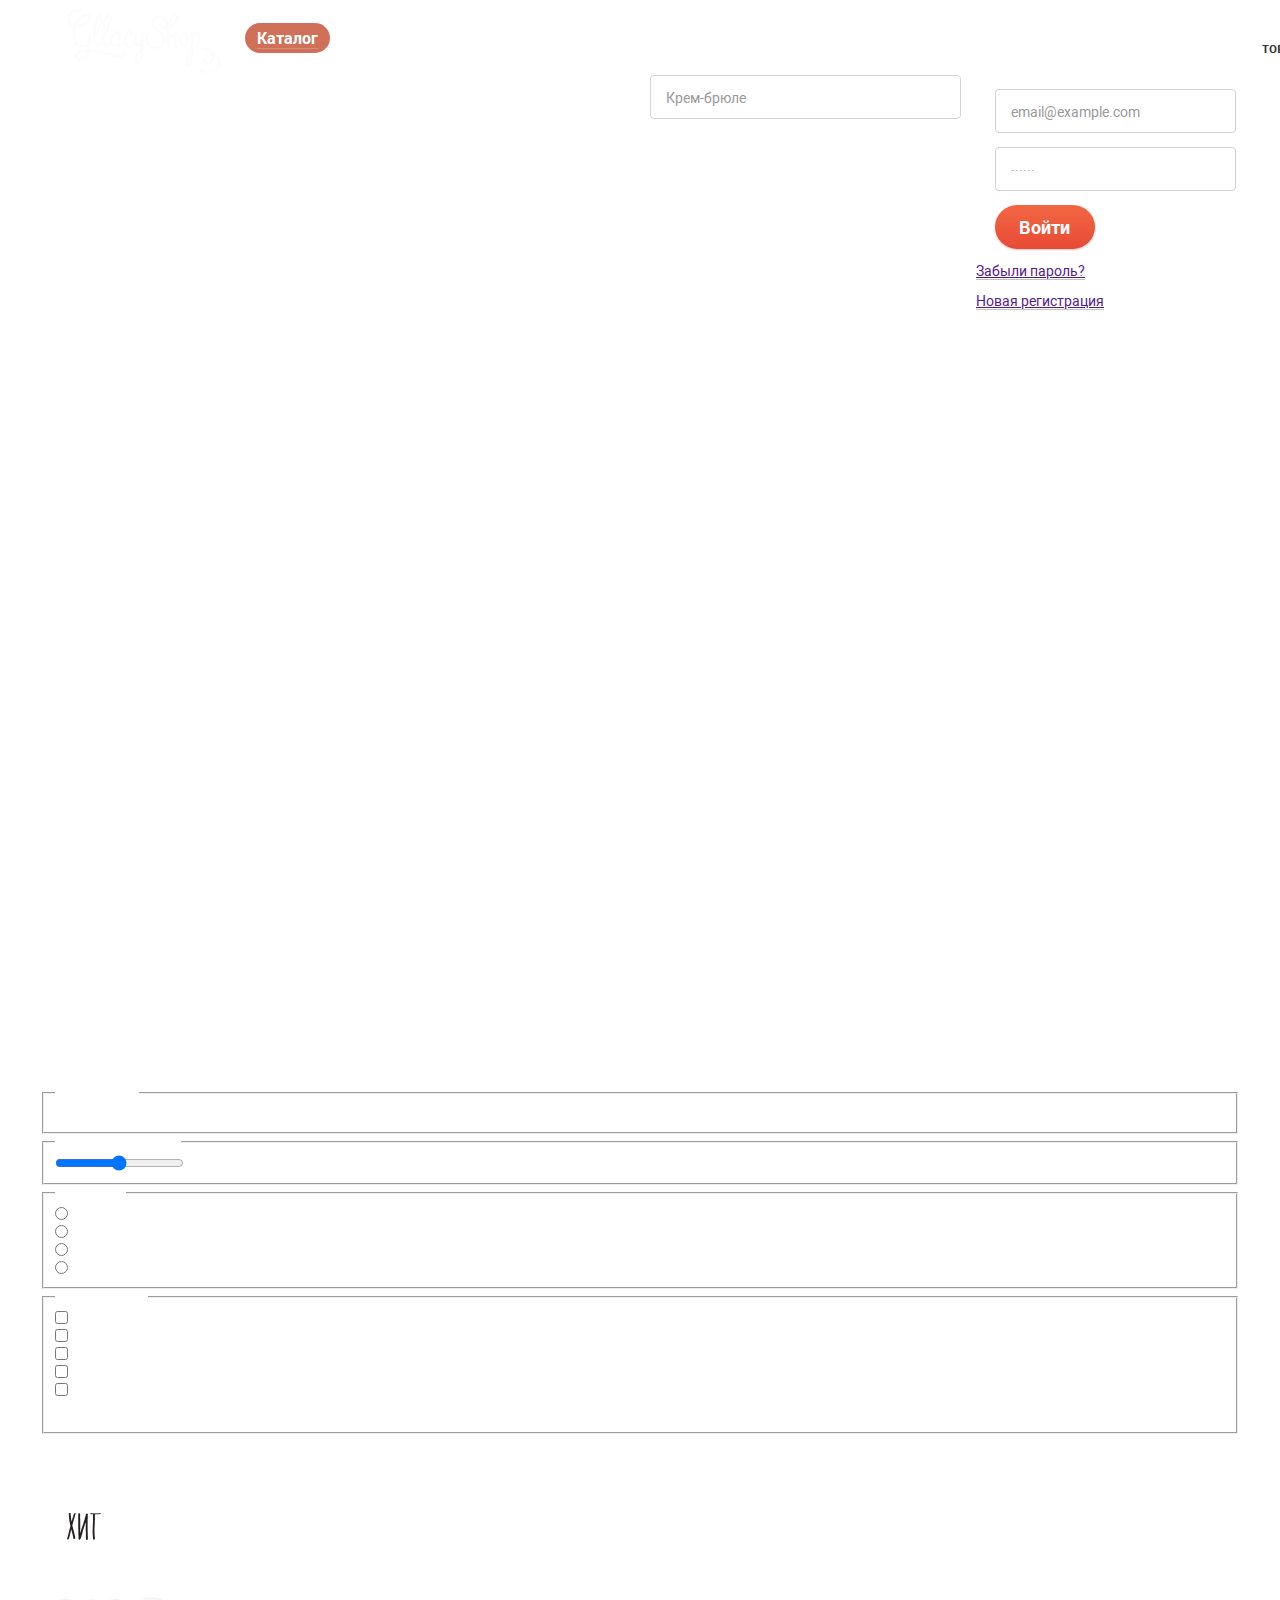
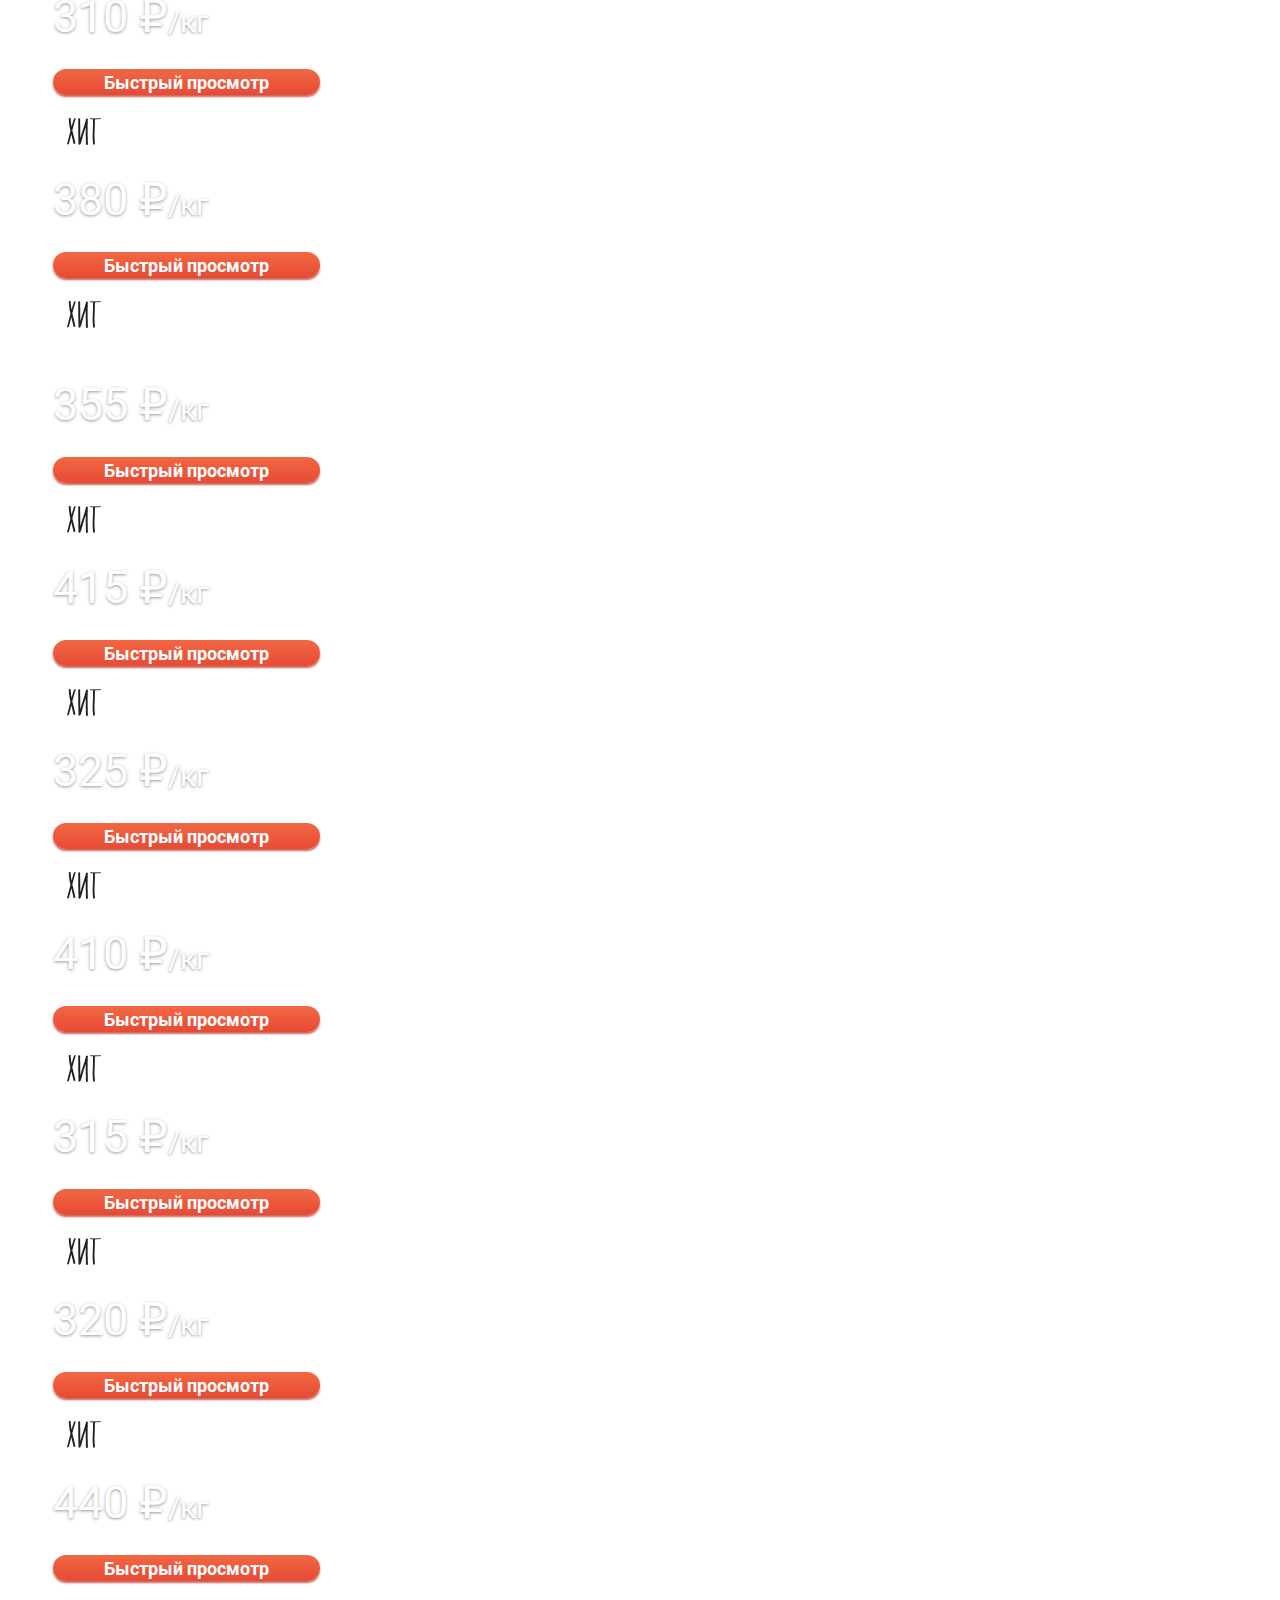
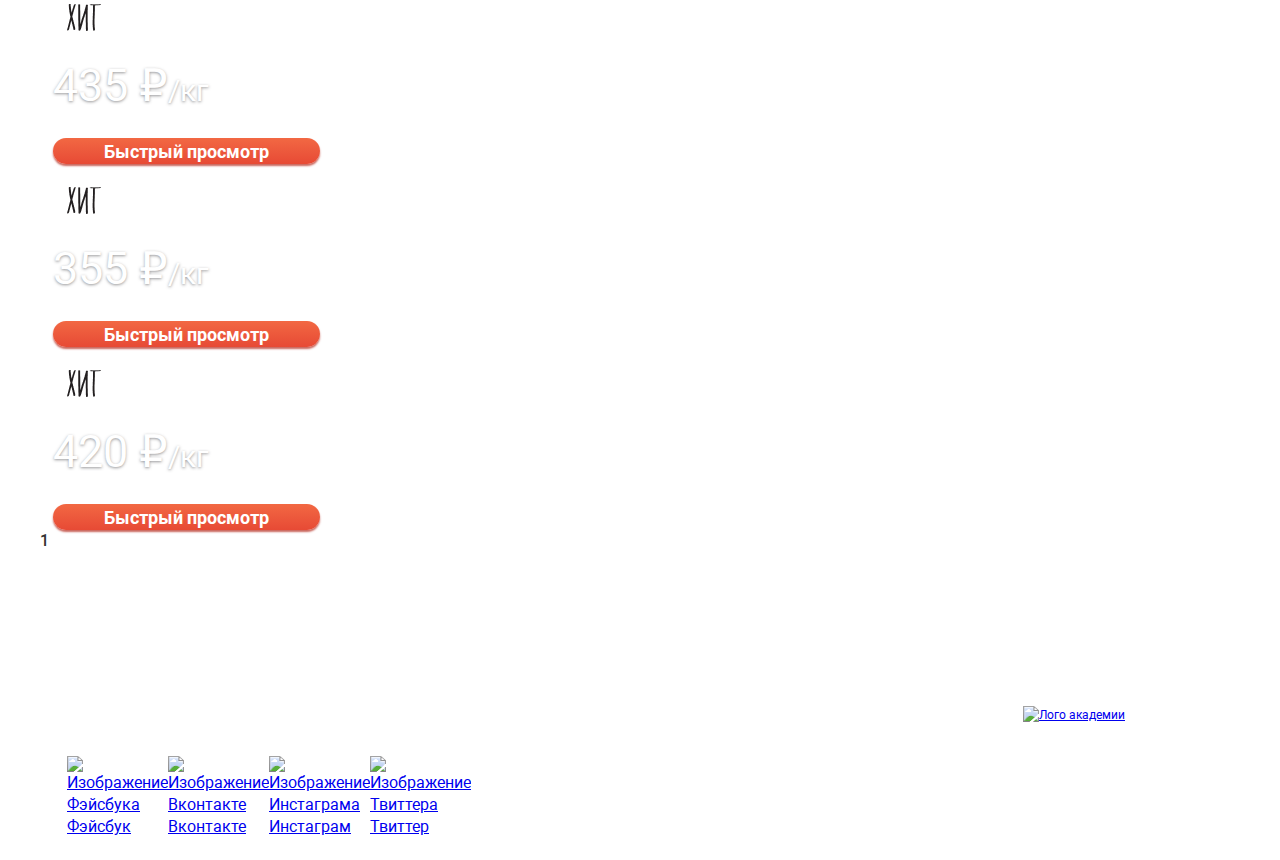
==== catalog.html @ 8282c79f "Заканчивает оформление главной страницы" ====
<!DOCTYPE html>
<html class="page" lang="ru">

<head>
  <meta charset="utf-8">
  <title>Глейси: Каталог-Сливочное</title>

  <link rel="icon" href="favicon.ico">
  <link rel="icon" href="img/icon.svg" type="image/svg+xml">
  <link href="css/normalize.css" rel="stylesheet">
  <link href="css/style.css" rel="stylesheet">
</head>

<body class="page-body inner-page">
  <div class="site-wrapper">
    <div class="container">
      <header class="main-header">
        <a class="main-header-logo" href="index.html">
          <img src="/img/logo.svg" width="154" height="64" alt="Логотип магазина Gllacy Shop">
        </a>
        <nav class="main-navigation">
          <ul class="site-navigation">
            <li><a class="current-page navigation-item" href="#">Каталог</a>
              <ul class="submenu">
                <li class="novelty-item"><a class="submenu-novelty" href="#">Новинки</a></li>
                <li class="current-submenu-page"><a>Сливочное</a></li>
                <li class="submenu-item"><a href="#">Щербеты</a></li>
                <li class="submenu-item"><a href="#">Фруктовый лед</a></li>
                <li class="submenu-item"><a href="#">Мелорин</a></li>
              </ul>
            </li>
            <li><a class="navigation-item" href="#">Доставка и оплата</a></li>
            <li><a class="navigation-item" href="#">О компании</a></li>
          </ul>
        </nav>
        <div class="useful-buttons">
          <ul class="useful-buttons-list">
            <li>
              <button class="button button-search" type="button">Поиск</button>
              <div class="search-form">
                <input class="search-input" type="text" name="search" placeholder="Крем-брюле">
              </div>
            </li>
            <li>
              <button class="button button-login" type="button">Вход</button>
              <div class="authorization-form">
                <form action="https://echo.htmlacademy.ru" method="post">
                  <p>
                    <input class="authorization-login" type="email" name="login" placeholder="email@example.com">
                  </p>
                  <p>
                    <input class="authorization-password" type="password" name="password" placeholder="......">
                  </p>
                  <button class="button button-enter" type="submit">Войти</button>
                  <p><a class="forgot-pass" href="">Забыли пароль?</a></p>
                  <p><a class="new-reg" href="">Новая регистрация</a></p>
                </form>
              </div>
            </li>
            <li><button class="button button-cart-not-empty" type="button">2 товара</button></li>
            <div class="authorization-cart">
              <ul class="cart-list">
                <li>
                  <button type="button">Убрать</button>
                  <p>Пломбир с апельсиновым джемом</p>
                  <p>1,5 кг х <span class="price-per-kilogram">200 руб.</span></p>
                  <p>300 руб.</p>
                </li>
                <li>
                  <button type="button">Убрать</button>
                  <p>Клубничный пломбир с присыпкой из белого шоколада</p>
                  <p>1,5 кг х <span class="price-per-kilogram">300 руб.</span></p>
                  <p>450 руб.</p>
                </li>
                <p class="final-price">Итого: 750 руб.</p>
                <button class="button" type="submit">Оформить заказ</button>
              </ul>
            </div>
          </ul>
          <p class="magazine-information">с 10 до 20, ежедневно
            <a class="useful-buttons-tel" href="tel:+78124502525">8 812 450-25-25</a>
          </p>
        </div>
        <ul class="breadcrumbs">
          <li>
            <a class="link" href="index.html">Главная</a>
          </li>
          <li>
            <a class="link" href="#">Каталог</a>
          </li>
          <li>
            <a class="link link-current">Сливочное</a>
          </li>
        </ul>
      </header>

      <main>
        <h1 class="catalog-header">Сливочное мороженое</h1>
        <section class="filter">
          <h2>Фильтр</h2>
          <form method="post" action="https://echo.htmlacademy.ru">
            <ul class="filter-list">
              <li>
                <fieldset>
                  <legend><label for="filter-popularity">Сортировка:</label></legend>
                  <select class="select-sort" id="filter-popularity" name="popularity" value="по популярности">
                    <option selected>по популярности</option>
                    <option>сначала недорогие</option>
                    <option>сначала дорогие</option>
                    <option>по жирности</option>
                  </select>
                </fieldset>
              </li>
              <li>
                <fieldset>
                  <legend>Цена: 100 <span>&#8381;</span> – 500 <span>&#8381;</span></legend>
                  <input type="range">
                </fieldset>
              </li>
              <li>
                <fieldset>
                  <legend>Жирность:</legend>
                  <ul class="fat-list">
                    <li>
                      <input type="radio" id="filter-fat-zero" name="fat">
                      <label for="filter-fat-zero">0%</label>
                    </li>
                    <li>
                      <input type="radio" id="filter-fat-ten" name="fat">
                      <label for="filter-fat-ten">до 10%</label>
                    </li>
                    <li>
                      <input type="radio" id="filter-fat-below-thirty" name="fat">
                      <label for="filter-fat-below-thirty">до 30%</label>
                    </li>
                    <li>
                      <input type="radio" id="filter-fat-over-thirty" name="fat">
                      <label for="filter-fat-over-thirty">выше 30%</label>
                    </li>
                  </ul>
                </fieldset>
              </li>
              <li>
                <fieldset>
                  <legend>Наполнители:</legend>
                  <ul class="filler-list">
                    <li>
                      <input type="checkbox" id="filter-filler-chocolate" name="chocolate">
                      <label for="filter-filler-chocolate">шоколадные</label>
                    </li>
                    <li>
                      <input type="checkbox" id="filter-filler-sugar-topings" name="sugar-topings">
                      <label for="filter-filler-sugar-topings">сахарные присыпки</label>
                    </li>
                    <li>
                      <input type="checkbox" id="filter-filler-fruits" name="fruits">
                      <label for="filter-filler-fruits">фрукты</label>
                    </li>
                    <li>
                      <input type="checkbox" id="filter-filler-syrups" name="syrups">
                      <label for="filter-filler-syrups">сиропы</label>
                    </li>
                    <li>
                      <input type="checkbox" id="filter-filler-jams" name="jams">
                      <label for="filter-filler-jams">джемы</label>
                    </li>
                  </ul>
                  <button class="button filter-button" type="submit">Применить</button>
                </fieldset>
              </li>
            </ul>
          </form>
        </section>
        <section>
          <h2>Список мороженого</h2>
          <ul class="catalog-list">
            <li class="catalog-item">
              <article class="catalog-article">
                <a class="link" href="#">
                  <h3>Сливочное с апельсиновым джемом и цитрусовой стружкой</h3>
                </a>
                <p class="catalog-price"><span class="catalog-span-price">310 <span>&#8381;</span></span>/кг</p>
                <button class="button">Быстрый просмотр</button>
              </article>
            </li>
            <li class="catalog-item">
              <article class="catalog-article">
                <a class="link" href="#">
                  <h3>Сливочно-кофейное с кусочками шоколада</h3>
                </a>
                <p class="catalog-price"><span class="catalog-span-price">380 <span>&#8381;</span></span>/кг</p>
                <button class="button">Быстрый просмотр</button>
              </article>
            </li>
            <li class="catalog-item">
              <article class="catalog-article">
                <a class="link" href="#">
                  <h3>Сливочно-клубничное с присыпкой из белого шоколада</h3>
                </a>
                <p class="catalog-price"><span class="catalog-span-price">355 <span>&#8381;</span></span>/кг</p>
                <button class="button">Быстрый просмотр</button>
              </article>
            </li>
            <li class="catalog-item">
              <article class="catalog-article">
                <a class="link" href="#">
                  <h3>Сливочное крем-брюле с карамельной подливкой </h3>
                </a>
                <p class="catalog-price"><span class="catalog-span-price">415 <span>&#8381;</span></span>/кг</p>
                <button class="button">Быстрый просмотр</button>
              </article>
            </li>
            <li class="catalog-item">
              <article class="catalog-article">
                <a class="link" href="#">
                  <h3>Сливочное с брусничным джемом</h3>
                </a>
                <p class="catalog-price"><span class="catalog-span-price">325 <span>&#8381;</span></span>/кг</p>
                <button class="button">Быстрый просмотр</button>
              </article>
            </li>
            <li class="catalog-item">
              <article class="catalog-article">
                <a class="link" href="#">
                  <h3>Сливочно-черничное с цельными ягодами черники</h3>
                </a>
                <p class="catalog-price"><span class="catalog-span-price">410 <span>&#8381;</span></span>/кг</p>
                <button class="button">Быстрый просмотр</button>
              </article>
            </li>
            <li class="catalog-item">
              <article class="catalog-article">
                <a class="link" href="#">
                  <h3>Сливочно-лимонное с карамельной присыпкой</h3>
                </a>
                <p class="catalog-price"><span class="catalog-span-price">315 <span>&#8381;</span></span>/кг</p>
                <button class="button">Быстрый просмотр</button>
              </article>
            </li>
            <li class="catalog-item">
              <article class="catalog-article">
                <a class="link" href="#">
                  <h3>Сливочное с шоколадной стружкой</h3>
                </a>
                <p class="catalog-price"><span class="catalog-span-price">320 <span>&#8381;</span></span>/кг</p>
                <button class="button">Быстрый просмотр</button>
              </article>
            </li>
            <li class="catalog-item">
              <article class="catalog-article">
                <a class="link" href="#">
                  <h3>Сливочно-ванильное с кусочками шоколада</h3>
                </a>
                <p class="catalog-price"><span class="catalog-span-price">440 <span>&#8381;</span></span>/кг</p>
                <button class="button">Быстрый просмотр</button>
              </article>
            </li>
            <li class="catalog-item">
              <article class="catalog-article">
                <a class="link" href="#">
                  <h3>Сливочноe с ментоловым сиропом</h3>
                </a>
                <p class="catalog-price"><span class="catalog-span-price">435 <span>&#8381;</span></span>/кг</p>
                <button class="button">Быстрый просмотр</button>
              </article>
            </li>
            <li class="catalog-item">
              <article class="catalog-article">
                <a class="link" href="#">
                  <h3>Сливочное с кусочками черного шоколада</h3>
                </a>
                <p class="catalog-price"><span class="catalog-span-price">355 <span>&#8381;</span></span>/кг</p>
                <button class="button">Быстрый просмотр</button>
              </article>
            </li>
            <li class="catalog-item">
              <article class="catalog-article">
                <a class="link" href="#">
                  <h3>Сливочное с мятным сиропом</h3>
                </a>
                <p class="catalog-price"><span class="catalog-span-price">420 <span>&#8381;</span></span>/кг</p>
                <button class="button">Быстрый просмотр</button>
              </article>
            </li>
          </ul>
          <ul class="pagination-list">
            <li><a class="current">1</a></li>
            <li><a href="#">2</a></li>
            <li><a href="#">3</a></li>
            <li><a href="#">4</a></li>
            <li><a href="#">5</a></li>
          </ul>
        </section>
      </main>

      <footer class="main-footer">
        <section class="footer-social">
          <h2>Социальные сети</h2>
          <ul class="social-list">
            <li><a href="#"><img src="#" width="32" height="32" alt="Изображение Фэйсбука">Фэйсбук</a></li>
            <li><a href="#"><img src="#" width="32" height="32" alt="Изображение Вконтакте">Вконтакте</a></li>
            <li><a href="#"><img src="#" width="32" height="32" alt="Изображение Инстаграма">Инстаграм</a></li>
            <li><a href="#"><img src="#" width="32" height="32" alt="Изображение Твиттера">Твиттер</a></li>
          </ul>
        </section>
        <section class="footer-useful-links">
          <h2>Полезные ссылки</h2>
          <ul class="useful-links-list">
            <li><a class="link suppliers" href="#">Для поставщиков</a></li>
            <li><a class="link" href="#">Наши документы</a></li>
            <li><a class="link" href="#">О производстве</a></li>
            <li><a class="link" href="#">Экологические стандарты</a></li>
          </ul>
        </section>
        <section class="footer-copyright">
          <h2>Копирайт</h2>
          <a href="https://htmlacademy.ru/intensive/htmlcss"><img src="#" width="108" height="39"
              alt="Лого академии"></a>
          <p>Сделано в <a class="link" href="https://htmlacademy.ru/intensive/htmlcss">HTML Academy</a> © 2019</p>
        </section>
      </footer>
    </div>
  </div>
</body>

</html>
---- css/style.css ----
/* Fonts */

@font-face {
  font-family: "Roboto";
  src: url("../fonts/roboto.woff2") format("woff2"),
    url("../fonts/roboto.woff") format("woff");
  font-weight: 400;
  font-style: normal;
}

@font-face {
  font-family: "Roboto";
  src: url("../fonts/robotomedium.woff2") format("woff2"),
    url("../fonts/robotomedium.woff") format("woff");
  font-weight: 500;
  font-style: normal;
}

@font-face {
  font-family: "Roboto";
  src: url("../fonts/robotobold.woff2") format("woff2"),
    url("../fonts/robotobold.woff") format("woff");
  font-weight: 700;
  font-style: normal;
}

/* Variables */

:root {
  --basic-white: #FFFFFF;
  --basic-black: #323232;
  --basic-dull-black: #5A5A5A;
  --basic-grey: #999999;
  --basic-svg-red: #E84D37;
  --basic-background-button-dull-orange: #D07058;
  --basic-background-orange: #F26843;
  --basic-background-bright-red: #E74A35;
  --basic-background-green: #849D8F;
  --basic-backlight-green: rgba(215, 242, 227, 0.75);
  --basic-background-blue-blue: #8996A6;
  --basic-backlight-blue-blue: rgba(218, 228, 239, 0.75);
  --basic-background-brown: #9D8B84;
  --basic-backlight-brown: rgba(239, 224, 218, 0.75);
  --basic-button-background-transparency: rgba(255, 255, 255, 0.2);
  --basic-input-border-grey: #D3D3D2;
  --basic-submenu-item-hover: #FBDED7;
  --basic-submenu-item-active: #F6B5A5;
  --basic-submenu-shadow: rgba(0, 0, 0, 0.4);
  --basic-button-shadow: rgba(172, 16, 0, 0.64);
  --basic-button-shadow-hover: #AC1000;
  --basic-button-shadow-active-transparency: rgba(0, 0, 0, 0.07);
  --basic-button-shadow-active: #942718;
  --basic-hits-price: rgba(49, 50, 53, 0.5);
  --basic-background-mail: #F8F7F4;
  --basic-background-map-information: #FEFEFE;
  --basic-link-hover: #FFBC9E;
  --basic-link-border-hover: rgba(255, 188, 158, 0.3);
  --basic-auth-form-links-border: rgba(52, 52, 52, 0.3);
  --basic-auth-form-links-border-hover: rgba(232, 77, 55, 0.3);
  --basic-price-per-kilogram: #ABABAB;
  --basic-catalog-item-hover: rgba(0, 0, 0, 0.2);
  --basic-nav-link-background-active: #EDEDED;
  --basic-nav-link-shadow-active: #696969;
  --basic-novelty-item-border: rgba(50, 50, 50, 0.2);
  --basic-input-border-active: rgba(46, 136, 228, 0.52);
  --basic-text-shadow-slide-button: rgba(160, 32, 11, 0.76);
  --basic-change-button-hover: rgba(255, 255, 255, 0.4);
}

/* Global */

.page-body {
  margin: 0;
  padding: 0;
  font-size: 16px;
  line-height: 22px;
  font-weight: 400;
  font-family: "Roboto", Arial, sans-serif;
  color: var(--basic-white);
  min-height: 100%;
  display: grid;
  grid-template-rows: min-content 1fr min-content;
  align-content: start;
}

.background-green {
  background-color: var(--basic-background-green);
}

.background-blue {
  background-color: var(--basic-background-blue-blue);
}

.background-brown {
  background-color: var(--basic-background-brown);
}

.page {
  height: 100%;
}

.visually-hidden {
  position: absolute;
  width: 1px;
  height: 1px;
  margin: -1px;
  border: 0;
  padding: 0;
  white-space: nowrap;
  clip-path: inset(100%);
  clip: rect(0 0 0 0);
  overflow: hidden;
}

.container {
  margin: 0 auto;
  width: 1200px;
}

/* Header */

.main-header {
  display: grid;
  grid-template-columns: min-content min-content 1fr;
  grid-template-rows: min-content;
  column-gap: 24px;
  margin: 0 27px;
}

.main-header-logo {
  margin-top: 9px;
}

/* Site navigation */

.main-navigation {
  margin-top: 28px;
}

.site-navigation li,
.site-navigation {
  list-style: none;
  padding: 0;
  margin: 0;
}

.site-navigation {
  display: grid;
  grid-template-rows: 1fr;
  grid-template-columns: 1fr 1fr 1fr;
}

.navigation-item {
  color: var(--basic-white);
  line-height: 18px;
  font-weight: bold;
  white-space: nowrap;
  text-decoration: underline;
  text-decoration-color: var(--basic-button-background-transparency);
  text-underline-position: under;
}

.site-navigation .navigation-item-catalog {
  padding-bottom: 9.7px;
}

.site-navigation .navigation-item-catalog {
  position: relative;
}

.navigation-item-catalog:hover .submenu {
  display: block;
}

.navigation-item-catalog:hover .catalog,
.navigation-item:hover {
  color: var(--basic-black);
  background-color: var(--basic-white);
  border-radius: 26px;
}

.navigation-item {
  padding: 4px 12px 5px 12px;
}

.navigation-item:active,
.navigation-item-catalog .catalog:active {
  background-color: var(--basic-nav-link-background-active);
  box-shadow: inset 0px 2px 1px var(--basic-nav-link-shadow-active);
}

.current-page {
  background-color: var(--basic-background-button-dull-orange);
  border-radius: 26px;
}

.submenu .submenu-novelty {
  color: var(--basic-black);
  font-weight: bold;
  font-size: 14px;
}

.submenu .novelty-item {
  border-bottom: 1px solid var(--basic-novelty-item-border);
  margin-left: 6px;
  margin-right: 9px;
  padding: 5px 0 7px 15px;
}

.submenu {
  background-color: var(--basic-white);
  padding: 0;
  margin: 0;
  box-shadow: 0px 20px 20px var(--basic-submenu-shadow);
  border-radius: 4px;
  position: absolute;
  top: 32px;
  z-index: 10;
  width: 143px;
  height: 171px;
  display: flex;
  flex-direction: column;
  display: none;
}

.submenu .submenu-item {
  margin-bottom: 8px;
  padding: 2px 0;
  padding-left: 21px;
}

.submenu li:last-child {
  margin-bottom: 0;
}

.submenu-item:hover {
  background-color: var(--basic-submenu-item-hover);
}

.submenu li:first-child:active,
.submenu-item:active {
  background-color: var(--basic-submenu-item-active);
}

.submenu a {
  color: var(--basic-black);
  font-size: 14px;
  line-height: 16px;
  text-decoration: none;
}

.current-submenu-page {
  background-color: var(--basic-background-button-dull-orange);
}

.useful-buttons {
  font-size: 14px;
  line-height: 16px;
  margin-top: 23px;
  display: flex;
  flex-direction: column;
  align-items: flex-end;
  flex-wrap: nowrap;
}

.useful-buttons-list {
  padding: 0;
  margin: 0;
  display: flex;
  position: relative;
}

.useful-buttons li {
  list-style: none;
}

.svg-enter {
  position: absolute;
  left: 59px;
  top: 6px;
}

.svg-cart {
  position: absolute;
  top: 6px;
  left: 159px;
}

.useful-link-login:hover .authorization-form-div {
  display: block;
}

.useful-link-login {
  padding-bottom: 4px;
}

.authorization-form-div {
  position: absolute;
  z-index: 11;
  background-color: var(--basic-background-mail);
  width: 277px;
  height: 214px;
  top: 36px;
  left: -144px;
  display: none;
}

.authorization-form-div a {
  font-size: 13px;
  line-height: 15px;
  color: var(--basic-black);
  text-decoration: none;
}

.authorization-form {
  display: grid;
  grid-template-columns: max-content min-content;
  grid-template-rows: 1fr 1fr 1fr;
  column-gap: 20px;
  row-gap: 20px;
  margin-top: 20px;
}

.forgot-pass,
.new-reg {
  border-bottom: 1px solid var(--basic-auth-form-links-border);
}

.forgot-pass {
  margin-bottom: 9px;
  width: 101px;
}

.forgot-pass:hover,
.new-reg:hover,
.forgot-pass:active,
.new-reg:active {
  color: var(--basic-svg-red);
  border-bottom: 1px solid var(--basic-auth-form-links-border-hover);
}

.authorization-login,
.authorization-password {
  width: 241px;
  height: 44px;
  margin-left: 19px;
  box-sizing: border-box;
  padding-left: 15px;
}

.authorization-login {
  grid-column: 1 / -1;
  grid-row: 1 / 2;
}

.authorization-password {
  grid-column: 1 / -1;
  grid-row: 2 / 3;
  padding-bottom: 8px;
}

.authorization-form-links {
  display: flex;
  flex-wrap: nowrap;
  flex-direction: column;
}

.search-form-div {
  position: absolute;
  width: 341px;
  height: 84px;
  background-color: var(--basic-background-mail);
  top: 36px;
  left: -309px;
  display: none;
  z-index: 12;
}

.useful-link-search:hover .search-form-div {
  display: block;
}

.search-input {
  width: 311px;
  height: 44px;
  box-sizing: border-box;
  padding-left: 15px;
  margin: 20px 15px;
}

.authorization-login,
.authorization-password,
.search-input,
.subscription-input,
.feedback-nameandsurname,
.feedback-email,
.feedback-comment {
  color: var(--basic-black);
  font-size: 14px;
  line-height: 16px;
  background-color: var(--basic-white);
  border: 1px solid var(--basic-input-border-grey);
  border-radius: 4px;
  outline: none;
  font-weight: bold;
}

.authorization-login:hover,
.authorization-password:hover,
.search-input:hover,
.subscription-input:hover,
.feedback-nameandsurname:hover,
.feedback-email:hover,
.feedback-comment:hover {
  border: 2px solid var(--basic-input-border-grey);
}

.authorization-login:focus,
.authorization-password:focus,
.search-input:focus,
.subscription-input:focus,
.feedback-nameandsurname:focus,
.feedback-email:focus,
.feedback-comment:focus {
  border: 2px solid var(--basic-input-border-active);
}

.authorization-login::placeholder,
.authorization-password::placeholder,
.search-input::placeholder,
.subscription-input::placeholder,
.feedback-nameandsurname::placeholder,
.feedback-email::placeholder,
.feedback-comment::placeholder {
  color: var(--basic-grey);
  font-weight: 400;
}

.search-form-div,
.authorization-form-div {
  box-shadow: 0px 20px 20px var(--basic-submenu-shadow);
}

.magazine-information {
  font-weight: bold;
  display: flex;
  flex-direction: column;
  text-align: end;
  padding: 0;
  margin: 0;
  margin-top: 20px;
}

.useful-buttons-tel {
  margin-top: 8px;
  font-size: 22px;
  line-height: 24px;
  color: var(--basic-white);
  text-decoration: none;
}

.authorization-cart {
  background-color: var(--basic-background-mail);
  box-shadow: 0px 20px 20px var(--basic-submenu-shadow);
  border-radius: 4px;
  color: var(--basic-black);
  font-size: 13px;
  line-height: 16px;
}

.price-per-kilogram {
  color: var(--basic-price-per-kilogram);
}

.final-price {
  font-size: 15px;
  line-height: 16px;
  font-weight: bold;
}

.breadcrumbs {
  list-style: none;
  padding: 0;
  margin: 0;

}

/* Main */
/* Slider */

.slider {
  text-align: center;
  position: relative;
  padding-top: 324px;
  margin: 0 27px;
}

.slider-images-green,
.slider-images-blue,
.slider-images-brown {
  width: 716px;
  height: 716px;
  left: 200px;
  bottom: -135px;
  position: absolute;
  background-repeat: no-repeat, no-repeat;
  z-index: -1;
}

.slider-backlight-green,
.slider-backlight-blue,
.slider-backlight-brown {
  position: absolute;
  width: 716px;
  height: 716px;
  filter: blur(100px);
  border-radius: 50%;
  z-index: -2;
  left: 200px;
  bottom: -135px;
}

.slider-images-green {
  background-image: url(../img/main-ice-cream-first.jpg), url(../img/main-ice-cream-second.jpg);
  background-position: 50px, 360px 111px;
}

.slider-images-blue {
  background-image: url(../img/main-ice-cream-third.jpg), url(../img/main-ice-cream-fourth.jpg);
  background-position: 47px, 349px 113px;
}

.slider-images-brown {
  background-image: url(../img/main-ice-cream-fifth.jpg), url(../img/main-ice-cream-sixth.jpg);
  background-position: 51px, 360px 104px;
}

.slider-backlight-green {
  background-color: var(--basic-backlight-green);
}

.slider-backlight-blue {
  background-color: var(--basic-backlight-blue-blue);
}

.slider-backlight-brown {
  background-color: var(--basic-backlight-brown);
}

.slide {
  display: none;
}

.slide-current {
  display: block;
}

.slider-list {
  list-style: none;
  padding: 0;
  margin: 0;
}

.slider-header {
  font-weight: bold;
  font-size: 60px;
  line-height: 60px;
  padding: 0;
  margin: 0;
  margin-bottom: 30px;
}

.slider-controls {
  position: absolute;
  left: 0;
  bottom: 11px;
  display: flex;
  width: 79px;
  justify-content: space-between;
}

.change-button {
  width: 21px;
  height: 21px;
  border-radius: 50%;
  background-color: transparent;
  border: 2px solid var(--basic-white);
  cursor: pointer;
  padding: 0;
}

.change-button:hover {
  background-color: var(--basic-change-button-hover);
}

.current,
.current:hover {
  background-color: var(--basic-white);
}

/* Special offers */

.special-offers {
  margin-top: 50px;
  margin-left: 27px;
  margin-right: 27px;
  margin-bottom: 34px;
}

.offers-list {
  list-style: none;
  padding: 0;
  margin: 0;
  display: flex;
  justify-content: space-between;
}

.offers-list li:first-child {
  background-image: url(../img/article-background-raspberries.jpg);
  background-repeat: no-repeat;
}

.offers-list li:last-child {
  background-image: url(../img/article-background-chocolate.jpg);
  background-repeat: no-repeat;
}

.offers-item {
  border-radius: 16px;
  width: 560px;
  height: 229px;
  display: flex;
  flex-direction: column;
}

.offer-header {
  font-weight: bold;
  font-size: 35px;
  line-height: 41px;
  padding: 0;
  margin: 0;
  margin: 14px 0 16px 16px;
}

.offer-text {
  font-size: 18px;
  font-weight: bold;
  padding: 0;
  margin: 0;
  margin-left: 16px;
}

/* Hits */

.hits {
  margin-left: 14px;
  margin-right: 14px;
}

.hits-list,
.catalog-list {
  list-style: none;
  padding: 0;
  margin: 0;
}

.hits-list {
  display: grid;
  grid-template-columns: repeat(4, 267px);
  column-gap: 26px;
}

.hits-item article,
.catalog-item article {
  background-repeat: no-repeat;
  border-radius: 50%;
}

.hits-item h3,
.catalog-item h3 {
  padding: 0;
  margin: 0;
}

.hits-item {
  width: 293px;
  height: 402px;
  z-index: 1;
}

.catalog-article {
  width: 267px;
  display: flex;
  flex-wrap: nowrap;
  flex-direction: column;
  position: relative;
  margin-left: 13px;
  margin-top: 6px;
}

.hit-image {
  width: 267px;
  height: 267px;
  margin-bottom: 5px;
}

.catalog-article::before {
  content: "";
  background-image: url(/img/heat.png);
  width: 61px;
  height: 61px;
  position: absolute;
  background-repeat: no-repeat;
}

.button-quick-view {
  order: 2;
  margin-top: 13px;
  padding: 12px 16px;
  margin-bottom: 27px;
  align-self: center;
  display: none;
  cursor: pointer;
}

.hit-h {
  text-align: center;
  order: 1;
  font-weight: 500;
  font-size: 16px;
  line-height: 22px;
  text-decoration: underline;
  text-decoration-color: var(--basic-button-background-transparency);
}

.hits-item:hover {
  border-radius: 4px;
  background-color: var(--basic-button-background-transparency);
  box-shadow: 0px 20px 20px var(--basic-catalog-item-hover);
}

.hits-item:hover .button-quick-view {
  display: block;
}

.hits-price,
.catalog-price {
  text-shadow: 0px 1px 3px var(--basic-hits-price);
  font-size: 30px;
  line-height: 35px;
}

.hits-price {
  margin: 0;
  padding: 0;
  position: absolute;
  top: 200px;
}

.hits-span-price,
.catalog-span-price {
  font-size: 45px;
  line-height: 45px;
}

/* Features */

.features {
  background-image: url(../img/pattern-waffle.jpg);
  background-position: 0 0;
  color: var(--basic-black);
  border-radius: 16px;
  margin-top: -40px;
  margin-left: 27px;
  margin-right: 27px;
  margin-bottom: 40px;
}

.features p {
  margin: 0;
}

.features-header {
  font-weight: 500;
  font-size: 24px;
  line-height: 30px;
  padding: 0;
  margin: 0;
  margin-left: 20px;
  padding-top: 24px;
  padding-bottom: 15px;
}

.features-list {
  list-style: none;
  padding: 0;
  margin: 0;
  display: grid;
  grid-template-columns: 485px 482px;
  grid-template-rows: max-content max-content;
  column-gap: 81px;
  row-gap: 33px;
  margin-left: 75px;
  padding-bottom: 30px;
}

.features-item {
  position: relative;
}

.features-list .features-item::before {
  content: "";
  width: 49px;
  height: 49px;
  position: absolute;
  left: -55px;
  top: -9px;
}

.features-list .features-item:first-child::before {
  background-image: url(/img/icecream.svg);
}

.features-list .features-item:nth-child(2)::before {
  background-image: url(/img/caw.svg);
}

.features-list .features-item:nth-child(3)::before {
  background-image: url(/img/leaf.svg);
}

.features-list .features-item:last-child::before {
  background-image: url(/img/temperature.svg);
}

/* Index columns */

.index-columns {
  display: grid;
  grid-template-columns: 587px 587px;
  grid-template-rows: 220px;
  column-gap: 26px;
  margin-bottom: 40px;
}

/* Blog state */

.blog-state {
  background-image: url(../img/blog-background.jpg);
  background-repeat: no-repeat;
  color: var(--basic-black);
  font-weight: 500;
  border-radius: 16px;
  margin-left: 27px;
  display: flex;
  flex-direction: column;
  flex-wrap: nowrap;
}

.blog-state p,
.blog-state h2 {
  padding: 0;
  margin: 0;
}

.blog-state h2 {
  order: 1;
  margin-left: 20px;
}

.blog-state p {
  margin-top: 23px;
  margin-left: 20px;
  margin-bottom: 3px;
}

.blog-state-link {
  font-size: 24px;
  line-height: 30px;
  color: inherit;
  text-decoration-color: var(--basic-black);
}

.blog-state-link:hover,
.blog-state-link:active {
  text-decoration-color: var(--basic-auth-form-links-border-hover);
  color: var(--basic-svg-red);
}

/* Subscription */

.subscription {
  background-color: var(--basic-background-mail);
  background-image: url(/img/mail-border.png);
  color: var(--basic-dull-black);
  border-radius: 16px;
  margin-right: 27px;
  width: 560px;
  min-height: 220px;
}

.wrap {
  width: 511px;
  border-radius: 16px;
  background-color: var(--basic-background-mail);
  padding: 29px 18px 29px 21px;
  margin: 0 auto;
  margin-top: 5px;
  min-height: 151px;
}

.subscription-form {
  display: grid;
  grid-template-columns: 368px 130px;
  grid-template-rows: 55px 44px;
  column-gap: 10px;
  row-gap: 52px;
}

.subscription-input {
  font-size: 16px;
  line-height: 24px;
  grid-column: 1 / 2;
  grid-row: 2 / 3;
  padding-left: 14px;
}

.subscription-text {
  padding: 0;
  margin: 0;
  grid-column: 1 / -1;
  grid-row: 1 / 2;
}

.subscription-form button {
  grid-column: 2 / 3;
  grid-row: 2 / 3;
  text-shadow: 0px 2px 5px var(--basic-text-shadow-slide-button);
}

.submit-button {
  cursor: pointer;
}

/* Map section */

.section-map {
  color: var(--basic-black);
  font-size: 14px;
  line-height: 20px;
  position: relative;
}

.map {
  height: 430px;
}

.section-map::before {
  content: "";
  width: 80px;
  height: 140px;
  background-image: url(/img/map-icecream.svg);
  position: absolute;
  top: 136px;
  left: 266px;
}

.section-map p {
  padding: 0;
  margin: 0;
}

.map-information {
  background-color: var(--basic-background-map-information);
  width: 303px;
  height: 306px;
  border-radius: 16px;
  position: absolute;
  top: 62px;
  right: 27px;
}

.map-iframe {
  border: none;
}

.map-wrapper {
  display: grid;
  grid-template-columns: 253px;
  grid-template-rows: 80px 58px 43px;
  row-gap: 30px;
  margin-top: 32px;
  margin-left: 25px;
}

.section-map .address {
  display: flex;
  flex-direction: column;
  flex-wrap: nowrap;
  width: 155px;
}

.section-map .tel {
  display: flex;
  flex-direction: column;
  flex-wrap: nowrap;
  width: 172px;
}

.map-address,
.map-tel {
  font-weight: bold;
  font-size: 18px;
  line-height: 24px;
}

.map-address {
  width: 255px;
}


.map-tel {
  text-decoration: none;
  color: inherit;
}

.feedback-button {
  cursor: pointer;
}

/* Footer */

.main-footer {
  margin-left: 27px;
  margin-right: 27px;
  margin-bottom: 22px;
  display: flex;
  flex-wrap: nowrap;
  justify-content: space-between;
}

.footer-social,
.footer-useful-links {
  margin-top: 32px;
}

.footer-copyright {
  margin-top: 18px;
}

.footer-social,
.social-list {
  width: 164px;
}

.footer-social ul,
.footer-useful-links ul {
  list-style: none;
  padding: 0;
  margin: 0;
}

.social-list {
  display: flex;
  flex-wrap: nowrap;
  justify-content: space-between;
}

.social-list a {
  border: none;
}

.suppliers {
  font-weight: bold;
  position: relative;
}

.suppliers::before {
  content: "";
  width: 15px;
  height: 13px;
  position: absolute;
  background-image: url(/img/heart.svg);
  top: 4px;
  left: -19px;
}

.footer-useful-links {
  width: 305px;
}

.useful-links-list {
  font-size: 13px;
  line-height: 18px;
  width: 305px;
  display: grid;
  grid-template-rows: 13px 13px;
  grid-template-columns: 111px 162px;
  row-gap: 11px;
  column-gap: 32px;
}

.useful-links-list a {
  border-bottom: 1px solid var(--basic-button-background-transparency);
}

.footer-copyright {
  font-size: 12px;
  line-height: 18px;
  width: 190px;
}

.footer-copyright p {
  padding: 0;
  margin: 0;
}

.facebook-link:hover path,
.vk-link:hover path,
.instagram-link:hover path,
.twitter-link:hover path {
  fill-opacity: 1;
}

.facebook-link:active path,
.vk-link:active path,
.instagram-link:active path,
.twitter-link:active path {
  fill-opacity: 1;
  stroke-opacity: 0.7;
}

/* Feedback */

.feedback {
  background-color: var(--basic-background-mail);
}

.feedback h2 {
  font-weight: 500;
  font-size: 24px;
  line-height: 28px;
  color: var(--basic-black);
}

.feedback input,
.feedback textarea {
  font-size: 16px;
  line-height: 20px;
}

.feedback-comment {
  width: 428px;
  height: 154px;
  resize: none;
}

/* Catalog */
/* Header */

.catalog-header {
  font-weight: bold;
  font-size: 35px;
  line-height: 41px;
  padding: 0;
  margin: 0;
}

.cart-list {
  list-style: none;
  padding: 0;
  margin: 0;
}

/* Filter */

.filter {
  font-weight: 500;
  font-size: 14px;
  line-height: 16px;
}

.select-sort {
  background-color: var(--basic-button-background-transparency);
  border: none;
  border-radius: 20px;
  color: var(--basic-white);
}

.select-sort:hover {
  color: var(--basic-black);
}

.select-sort option {
  background-color: var(--basic-white);
  color: var(--basic-black);
}

.filter-list,
.fat-list,
.filler-list {
  list-style: none;
  padding: 0;
  margin: 0;
}

.fat-list label,
.filler-list label {
  font-size: 16px;
  line-height: 18px;
}

/* Catalog */

.pagination-list {
  list-style: none;
  padding: 0;
  margin: 0;
}

.pagination-list a {
  color: var(--basic-white);
  text-decoration: none;
  line-height: 18px;
  font-weight: 500;
}

.pagination-list .current,
.pagination-list .current:hover {
  color: var(--basic-black);
  background-color: var(--basic-white);
  border-radius: 50%;
}

.pagination-list a:hover {
  background-color: var(--basic-button-background-transparency);
  border-radius: 50%;
}

/* Links */

.link {
  text-decoration: none;
  color: var(--basic-white);
  border: none;
  border-bottom: 1px solid var(--basic-button-background-transparency);
}

.link:hover,
.link:active {
  color: var(--basic-link-hover);
  border-bottom: 1px solid var(--basic-link-border-hover);
}

.link h3 {
  border-bottom: 1px solid var(--basic-button-background-transparency);
}

.link-current,
.link-current:hover,
.link-current:active {
  border: none;
  color: var(--basic-white);
}

/* Buttons */

.button {
  background: linear-gradient(180deg, var(--basic-background-orange) 0%, var(--basic-background-bright-red) 100%);
  color: var(--basic-white);
  text-align: center;
  vertical-align: middle;
  border: none;
  border-radius: 70px;
  font: inherit;
  font-weight: bold;
  font-size: 18px;
  line-height: 24px;
  box-shadow: 0px 2px 2px var(--basic-button-shadow);
  outline: none;
}

.button:hover {
  background: linear-gradient(0deg, var(--basic-button-background-transparency), var(--basic-button-background-transparency)), linear-gradient(180deg, var(--basic-background-orange) 0%, var(--basic-background-bright-red) 100%);
  box-shadow: 0px 2px 2px var(--basic-button-shadow-hover);
}

.button:active {
  background: linear-gradient(0deg, var(--basic-button-shadow-active-transparency), var(--basic-button-shadow-active-transparency)), linear-gradient(180deg, var(--basic-background-orange) 0%, var(--basic-background-bright-red) 100%);
  box-shadow: inset 0px 2px 2px var(--basic-button-shadow-active);
}

/* Nav buttons */

.button.button-login,
.button.button-search,
.button.button-cart,
.button.button-cart-not-empty {
  font-size: 14px;
  line-height: 16px;
  font-weight: 500;
  background: var(--basic-button-background-transparency);
  border-radius: 20px;
  box-shadow: none;
}

.button.button-cart-not-empty {
  background: var(--basic-white);
  color: var(--basic-black);
}

.button.button-login:hover,
.button.button-search:hover,
.button.button-cart:hover {
  background-color: var(--basic-white);
  color: var(--basic-black);
}

.button-login:hover path,
.button-search:hover path,
.button-cart:hover path {
  fill: var(--basic-black);
}

.button-search {
  line-height: 16px;
  padding: 8px;
  width: 32px;
  height: 32px;
  border-radius: 50%;
  margin-right: 10px;
}

.button-login {
  margin-right: 10px;
}

.button.button-login,
.button.button-cart {
  padding: 8px 16px 8px 44px;
}

.button-enter {
  padding: 10px 25px 10px 24px;
  border-radius: 26px;
  box-shadow: 0px 1px 2px rgba(172, 16, 0, 0.25);
  margin-left: 19px;
  cursor: pointer;
}

/* Slider buttons */

.slide-button {
  text-decoration: none;
  font-size: 32px;
  line-height: 44px;
  padding: 9px 23px;
  letter-spacing: 0.05em;
  text-shadow: 0px 2px 5px var(--basic-text-shadow-slide-button);
  width: 261px;
  height: 62px;
  box-sizing: border-box;
}

/* Offers button */

.offer-button {
  text-decoration: none;
  padding: 15px 22px 16px 22px;
  align-self: flex-end;
  margin: 42px 22px 22px 0;
  text-shadow: 0px 2px 5px var(--basic-text-shadow-slide-button);
}

/* Filter buttons */

.filter-button {
  background: var(--basic-button-background-transparency);
  border: 2px solid var(--basic-white);
  box-shadow: none;
  border-radius: 20px;
  font-size: 16px;
  font-weight: 500;
  line-height: 18px;
  box-sizing: border-box;
}

.filter-button:hover {
  background: var(--basic-white);
  color: var(--basic-black);
  border: none;
  box-shadow: none;
}

.filter-button:active {
  background: var(--basic-white);
  color: var(--basic-black);
  border: none;
  border-radius: 20px;
  box-shadow: inset 0px 2px 1px var(--basic-nav-link-shadow-active);
}
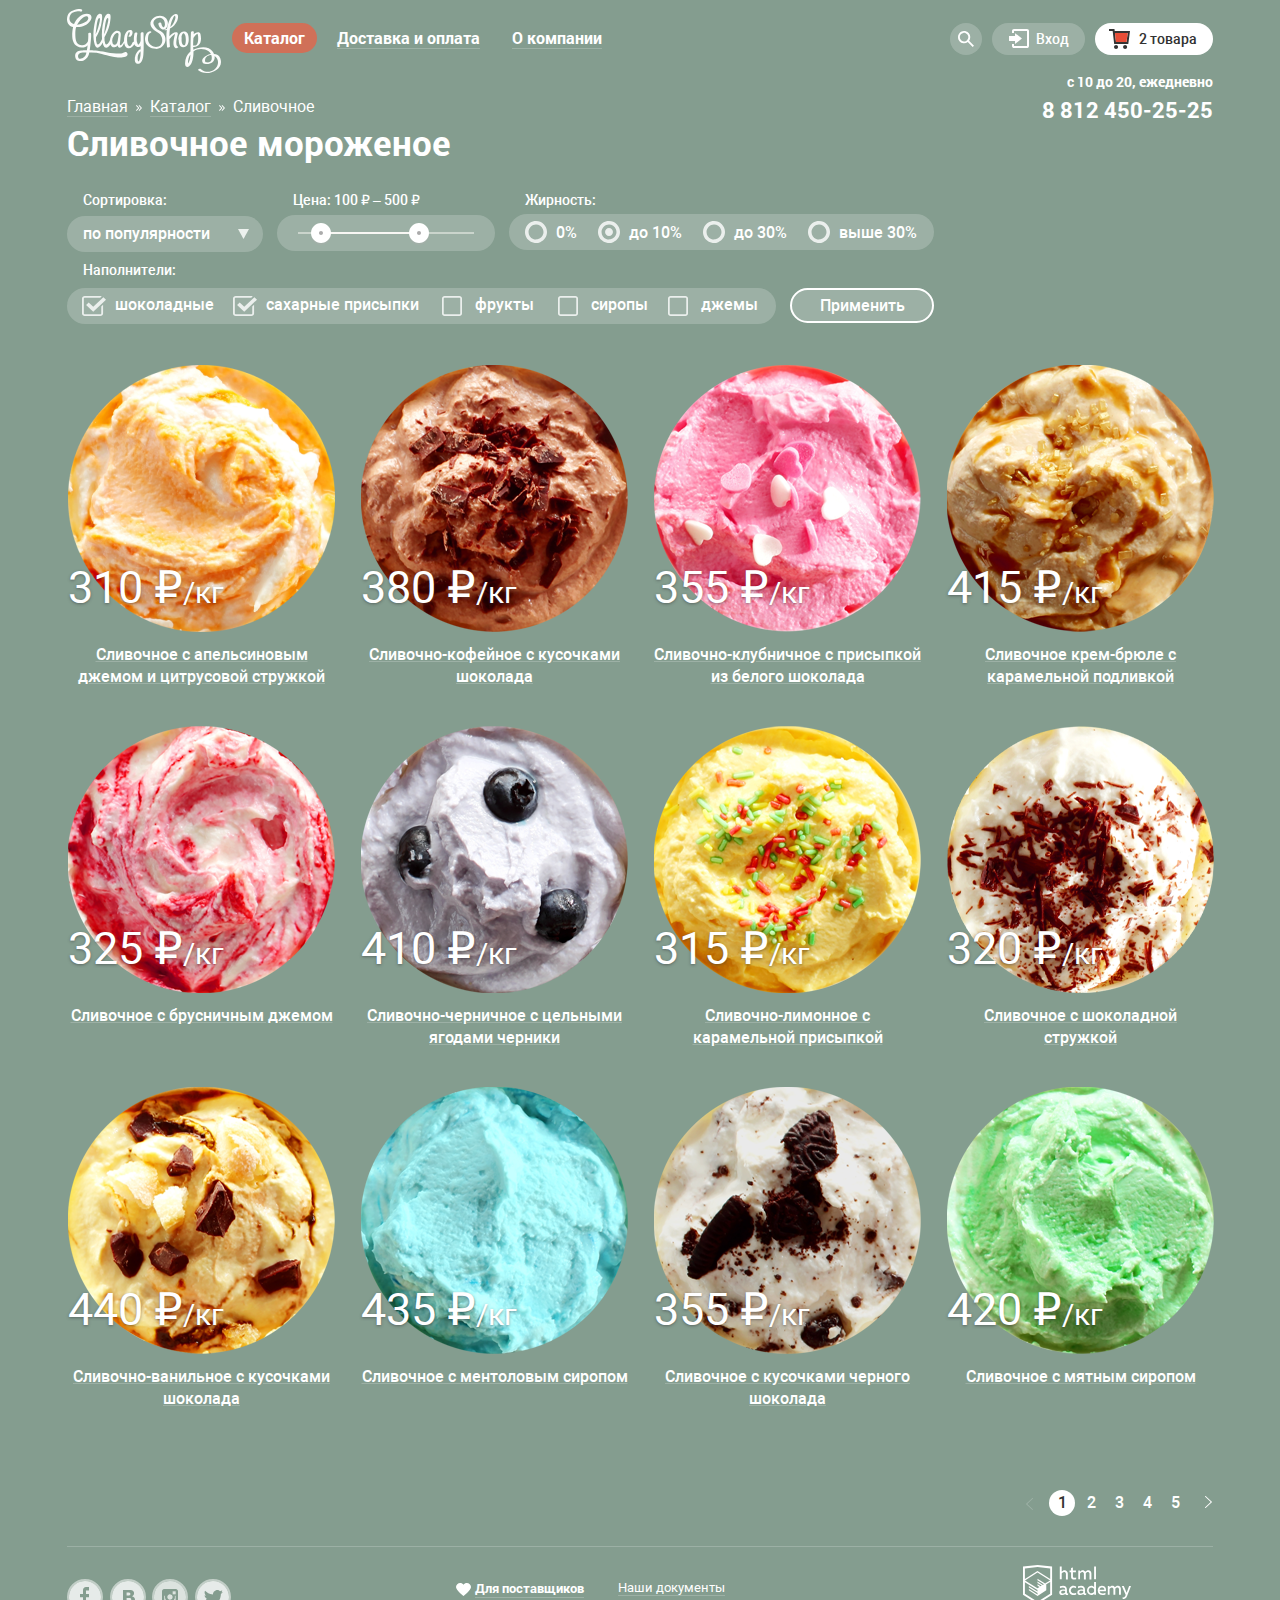
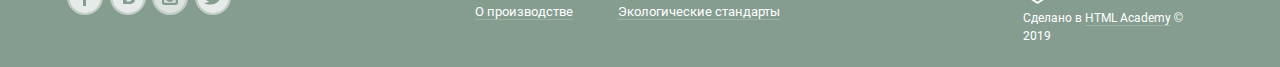
==== commit b094d885: "Доделывает внутреннюю страницу" ====
--- a/catalog.html
+++ b/catalog.html
@@ -11,316 +11,474 @@
   <link href="css/style.css" rel="stylesheet">
 </head>
 
-<body class="page-body inner-page">
-  <div class="site-wrapper">
-    <div class="container">
-      <header class="main-header">
-        <a class="main-header-logo" href="index.html">
-          <img src="/img/logo.svg" width="154" height="64" alt="Логотип магазина Gllacy Shop">
-        </a>
-        <nav class="main-navigation">
-          <ul class="site-navigation">
-            <li><a class="current-page navigation-item" href="#">Каталог</a>
-              <ul class="submenu">
-                <li class="novelty-item"><a class="submenu-novelty" href="#">Новинки</a></li>
-                <li class="current-submenu-page"><a>Сливочное</a></li>
-                <li class="submenu-item"><a href="#">Щербеты</a></li>
-                <li class="submenu-item"><a href="#">Фруктовый лед</a></li>
-                <li class="submenu-item"><a href="#">Мелорин</a></li>
+<body class="page-body inner-page container background-green">
+  <header class="main-header">
+    <a class="main-header-logo" href="index.html">
+      <img src="./img/logo.svg" width="154" height="64" alt="Логотип магазина Gllacy Shop">
+    </a>
+    <nav class="main-navigation">
+      <ul class="site-navigation">
+        <li class="navigation-item-catalog"><a class="navigation-item catalog navigation-item-current"
+            href="#">Каталог</a>
+          <ul class="submenu">
+            <li class="novelty-item"><a class="submenu-novelty" href="#">Новинки</a></li>
+            <li class="submenu-item submenu-item-current"><a class="submenu-link">Сливочное</a></li>
+            <li class="submenu-item"><a class="submenu-link" href="#">Щербеты</a></li>
+            <li class="submenu-item"><a class="submenu-link" href="#">Фруктовый лед</a></li>
+            <li class="submenu-item"><a class="submenu-link" href="#">Мелорин</a></li>
+          </ul>
+        </li>
+        <li><a class="navigation-item" href="#">Доставка и оплата</a></li>
+        <li><a class="navigation-item" href="#">О компании</a></li>
+      </ul>
+    </nav>
+    <div class="useful-buttons">
+      <ul class="useful-buttons-list">
+        <li class="useful-link-search">
+          <button class="button button-search" type="button" aria-label="Поиск"><svg class="svg-search" width="16"
+              height="16" viewBox="0 0 16 16" fill="none" xmlns="http://www.w3.org/2000/svg">
+              <path
+                d="M16 14.6652L11.0785 9.73294C11.9827 8.48188 12.3826 6.93501 12.1984 5.40134C12.0141 3.86767 11.2594 2.4601 10.0848 1.45982C8.91022 0.45954 7.40233 -0.0598191 5.86234 0.00548954C4.32234 0.0707982 2.86363 0.715967 1.77757 1.81212C0.691516 2.90827 0.0580813 4.3747 0.0038002 5.91849C-0.050481 7.46228 0.478388 8.96976 1.48476 10.1398C2.49113 11.3098 3.90092 12.0563 5.43251 12.2301C6.96409 12.4039 8.50472 11.9922 9.74663 11.0772L14.6586 16L16 14.6652ZM6.08152 10.3767C5.24079 10.3767 4.41895 10.1268 3.71991 9.65874C3.02087 9.19063 2.47604 8.5253 2.15431 7.74687C1.83258 6.96844 1.7484 6.11188 1.91241 5.28551C2.07643 4.45913 2.48128 3.70006 3.07576 3.10427C3.67024 2.50849 4.42766 2.10276 5.25223 1.93838C6.0768 1.77401 6.93149 1.85837 7.70822 2.1808C8.48495 2.50324 9.14883 3.04927 9.61591 3.74983C10.083 4.4504 10.3323 5.27404 10.3323 6.11661C10.3298 7.24568 9.88115 8.3278 9.08451 9.12618C8.28788 9.92456 7.20813 10.3742 6.08152 10.3767Z"
+                fill="white" />
+            </svg>
+          </button>
+          <div class="search-form-div">
+            <form class="search-form" action="https://echo.htmlacademy.ru" method="post">
+              <input class="search-input" type="text" name="search" placeholder="Крем-брюле">
+            </form>
+          </div>
+        </li>
+        <li class="useful-link-login">
+          <button class="button button-login" type="button">
+            <svg class="svg-enter" width="20" height="19" viewBox="0 0 20 19" fill="none"
+              xmlns="http://www.w3.org/2000/svg">
+              <path d="M6.04 14.88L12.96 9.5L6.04 4.13V7.04H0V11.96H6.04V14.88Z" fill="white" />
+              <path
+                d="M18 0H5C4.46957 0 3.96086 0.210714 3.58579 0.585786C3.21071 0.960859 3 1.46957 3 2V4H5V2H18V17H5V15H3V17C3 17.5304 3.21071 18.0391 3.58579 18.4142C3.96086 18.7893 4.46957 19 5 19H18C18.5304 19 19.0391 18.7893 19.4142 18.4142C19.7893 18.0391 20 17.5304 20 17V2C20 1.46957 19.7893 0.960859 19.4142 0.585786C19.0391 0.210714 18.5304 0 18 0Z"
+                fill="white" />
+            </svg>Вход</button>
+          <div class="authorization-form-div">
+            <form class="authorization-form" action="https://echo.htmlacademy.ru" method="post">
+              <input class="authorization-login" type="email" name="login" placeholder="email@example.com">
+              <input class="authorization-password" type="password" name="password" placeholder="......">
+              <button class="button button-enter" type="submit">Войти</button>
+              <div class="authorization-form-links">
+                <a class="forgot-pass" href="">Забыли пароль?</a>
+                <a class="new-reg" href="">Новая регистрация</a>
+              </div>
+            </form>
+          </div>
+        </li>
+        <li class="useful-link-cart">
+          <button class="button button-cart-not-empty" type="button"><svg class="svg-cart" width="21" height="20"
+              viewBox="0 0 21 20" fill="none" xmlns="http://www.w3.org/2000/svg">
+              <path
+                d="M7.03359 20C8.14664 20 9.04894 19.1046 9.04894 18C9.04894 16.8954 8.14664 16 7.03359 16C5.92054 16 5.01823 16.8954 5.01823 18C5.01823 19.1046 5.92054 20 7.03359 20Z"
+                fill="#343434" />
+              <path
+                d="M16.1027 20C17.2157 20 18.118 19.1046 18.118 18C18.118 16.8954 17.2157 16 16.1027 16C14.9896 16 14.0873 16.8954 14.0873 18C14.0873 19.1046 14.9896 20 16.1027 20Z"
+                fill="#343434" />
+              <path
+                d="M5.70345 2L5.46161 0H0V2H3.66795L5.17946 15H19.2869L21 2H5.70345ZM17.5034 13H6.97313L5.96545 4H18.6924L17.5034 13Z"
+                fill="#343434" />
+              <path d="M5.93506 4.03003L6.97297 13H17.5032L18.6923 4.03003H5.93506Z" fill="#E84D37" />
+            </svg>
+            2 товара</button>
+          <div class="authorization-cart">
+            <form class="authorization-cart-form" action="https://echo.htmlacademy.ru" method="post">
+              <ul class="cart-list">
+                <li class="cart-item">
+                  <button type="button" class="remove-button" aria-label="Убрать"></button>
+                  <p class="cart-name">Пломбир с апельсиновым джемом</p>
+                  <p class="cart-per-kilogram">1,5 кг х <span class="price-per-kilogram">200 руб.</span></p>
+                  <p class="cart-price">300 руб.</p>
+                </li>
+                <li class="cart-item">
+                  <button type="button" class="remove-button" aria-label="Убрать"></button>
+                  <p class="cart-name">Клубничный пломбир с присыпкой из белого шоколада</p>
+                  <p class="cart-per-kilogram">1,5 кг х <span class="price-per-kilogram">300 руб.</span></p>
+                  <p class="cart-price">450 руб.</p>
+                </li>
               </ul>
-            </li>
-            <li><a class="navigation-item" href="#">Доставка и оплата</a></li>
-            <li><a class="navigation-item" href="#">О компании</a></li>
-          </ul>
-        </nav>
-        <div class="useful-buttons">
-          <ul class="useful-buttons-list">
-            <li>
-              <button class="button button-search" type="button">Поиск</button>
-              <div class="search-form">
-                <input class="search-input" type="text" name="search" placeholder="Крем-брюле">
+              <p class="final-price">Итого: 750 руб.</p>
+              <button class="button checkout-button" type="submit">Оформить заказ</button>
+            </form>
+          </div>
+        </li>
+      </ul>
+      <p class="magazine-information">с 10 до 20, ежедневно
+        <a class="useful-buttons-tel" href="tel:+78124502525">8 812 450-25-25</a>
+      </p>
+    </div>
+    <ul class="breadcrumbs">
+      <li>
+        <a class="link" href="index.html">Главная</a>
+      </li>
+      <li>
+        <a class="link" href="#">Каталог</a>
+      </li>
+      <li>
+        <a class="link link-current">Сливочное</a>
+      </li>
+    </ul>
+  </header>
+
+  <main>
+    <h1 class="catalog-header">Сливочное мороженое</h1>
+    <section class="filter">
+      <h2 class="visually-hidden">Фильтр</h2>
+      <form method="post" action="https://echo.htmlacademy.ru">
+        <ul class="filter-list">
+          <li class="filter-popularity-item">
+            <fieldset>
+              <legend><label for="filter-popularity">Сортировка:</label></legend>
+              <select class="select-sort" id="filter-popularity" name="popularity" value="по популярности">
+                <option selected>по популярности</option>
+                <option>сначала недорогие</option>
+                <option>сначала дорогие</option>
+                <option>по жирности</option>
+              </select>
+              <svg class="select-arrow" width="11" height="10" viewBox="0 0 11 10" fill="none"
+                xmlns="http://www.w3.org/2000/svg">
+                <path d="M5.5 10L0 0H11" fill="#ECF1EE" />
+              </svg>
+            </fieldset>
+          </li>
+          <li class="filter-cost-item">
+            <fieldset class="filter-item">
+              <legend>Цена: 100 <span>&#8381;</span> – 500 <span>&#8381;</span></legend>
+              <div class="range-controls">
+                <div class="scale">
+                  <div class="bar"></div>
+                </div>
+                <div class="toggle toggle-min" tabindex="0"></div>
+                <div class="toggle toggle-max" tabindex="0"></div>
               </div>
-            </li>
-            <li>
-              <button class="button button-login" type="button">Вход</button>
-              <div class="authorization-form">
-                <form action="https://echo.htmlacademy.ru" method="post">
-                  <p>
-                    <input class="authorization-login" type="email" name="login" placeholder="email@example.com">
-                  </p>
-                  <p>
-                    <input class="authorization-password" type="password" name="password" placeholder="......">
-                  </p>
-                  <button class="button button-enter" type="submit">Войти</button>
-                  <p><a class="forgot-pass" href="">Забыли пароль?</a></p>
-                  <p><a class="new-reg" href="">Новая регистрация</a></p>
-                </form>
-              </div>
-            </li>
-            <li><button class="button button-cart-not-empty" type="button">2 товара</button></li>
-            <div class="authorization-cart">
-              <ul class="cart-list">
-                <li>
-                  <button type="button">Убрать</button>
-                  <p>Пломбир с апельсиновым джемом</p>
-                  <p>1,5 кг х <span class="price-per-kilogram">200 руб.</span></p>
-                  <p>300 руб.</p>
-                </li>
-                <li>
-                  <button type="button">Убрать</button>
-                  <p>Клубничный пломбир с присыпкой из белого шоколада</p>
-                  <p>1,5 кг х <span class="price-per-kilogram">300 руб.</span></p>
-                  <p>450 руб.</p>
-                </li>
-                <p class="final-price">Итого: 750 руб.</p>
-                <button class="button" type="submit">Оформить заказ</button>
+            </fieldset>
+          </li>
+          <li class="filter-fat-item">
+            <fieldset>
+              <legend>Жирность:</legend>
+              <ul class="fat-list">
+                <li class="filter-radio">
+                  <input class="filter-input-radio visually-hidden" type="radio" id="filter-fat-zero" name="fat"
+                    value="zero">
+                  <label for="filter-fat-zero">0%</label>
+                </li>
+                <li class="filter-radio">
+                  <input class="filter-input-radio visually-hidden" type="radio" id="filter-fat-ten" name="fat"
+                    value="ten" checked>
+                  <label for="filter-fat-ten">до 10%</label>
+                </li>
+                <li class="filter-radio">
+                  <input class="filter-input-radio visually-hidden" type="radio" id="filter-fat-below-thirty" name="fat"
+                    value="below-thirty">
+                  <label for="filter-fat-below-thirty">до 30%</label>
+                </li>
+                <li class="filter-radio">
+                  <input class="filter-input-radio visually-hidden" type="radio" id="filter-fat-over-thirty" name="fat"
+                    value="over-thirty">
+                  <label for="filter-fat-over-thirty">выше 30%</label>
+                </li>
               </ul>
-            </div>
-          </ul>
-          <p class="magazine-information">с 10 до 20, ежедневно
-            <a class="useful-buttons-tel" href="tel:+78124502525">8 812 450-25-25</a>
-          </p>
-        </div>
-        <ul class="breadcrumbs">
-          <li>
-            <a class="link" href="index.html">Главная</a>
+            </fieldset>
           </li>
-          <li>
-            <a class="link" href="#">Каталог</a>
-          </li>
-          <li>
-            <a class="link link-current">Сливочное</a>
+          <li class="filter-filler-item">
+            <fieldset>
+              <legend>Наполнители:</legend>
+              <ul class="filler-list">
+                <li class="filter-checkbox">
+                  <input class="filter-input-checkbox visually-hidden" type="checkbox" id="filter-filler-chocolate"
+                    name="chocolate" checked>
+                  <label class="filler-label-chocolate" for="filter-filler-chocolate">шоколадные</label>
+                </li>
+                <li class="filter-checkbox">
+                  <input class="filter-input-checkbox visually-hidden" type="checkbox" id="filter-filler-sugar-topings"
+                    name="sugar-topings" checked>
+                  <label class="filler-label-sugar-topings" for="filter-filler-sugar-topings">сахарные присыпки</label>
+                </li>
+                <li class="filter-checkbox">
+                  <input class="filter-input-checkbox visually-hidden" type="checkbox" id="filter-filler-fruits"
+                    name="fruits">
+                  <label class="filler-label-fruits" for="filter-filler-fruits">фрукты</label>
+                </li>
+                <li class="filter-checkbox">
+                  <input class="filter-input-checkbox visually-hidden" type="checkbox" id="filter-filler-syrups"
+                    name="syrups">
+                  <label class="filler-label-syrups" for="filter-filler-syrups">сиропы</label>
+                </li>
+                <li class="filter-checkbox">
+                  <input class="filter-input-checkbox visually-hidden" type="checkbox" id="filter-filler-jams"
+                    name="jams">
+                  <label class="filler-label-sugar-jams" for="filter-filler-jams">джемы</label>
+                </li>
+              </ul>
+              <button class="button filter-button" type="submit">Применить</button>
+            </fieldset>
           </li>
         </ul>
-      </header>
-
-      <main>
-        <h1 class="catalog-header">Сливочное мороженое</h1>
-        <section class="filter">
-          <h2>Фильтр</h2>
-          <form method="post" action="https://echo.htmlacademy.ru">
-            <ul class="filter-list">
-              <li>
-                <fieldset>
-                  <legend><label for="filter-popularity">Сортировка:</label></legend>
-                  <select class="select-sort" id="filter-popularity" name="popularity" value="по популярности">
-                    <option selected>по популярности</option>
-                    <option>сначала недорогие</option>
-                    <option>сначала дорогие</option>
-                    <option>по жирности</option>
-                  </select>
-                </fieldset>
-              </li>
-              <li>
-                <fieldset>
-                  <legend>Цена: 100 <span>&#8381;</span> – 500 <span>&#8381;</span></legend>
-                  <input type="range">
-                </fieldset>
-              </li>
-              <li>
-                <fieldset>
-                  <legend>Жирность:</legend>
-                  <ul class="fat-list">
-                    <li>
-                      <input type="radio" id="filter-fat-zero" name="fat">
-                      <label for="filter-fat-zero">0%</label>
-                    </li>
-                    <li>
-                      <input type="radio" id="filter-fat-ten" name="fat">
-                      <label for="filter-fat-ten">до 10%</label>
-                    </li>
-                    <li>
-                      <input type="radio" id="filter-fat-below-thirty" name="fat">
-                      <label for="filter-fat-below-thirty">до 30%</label>
-                    </li>
-                    <li>
-                      <input type="radio" id="filter-fat-over-thirty" name="fat">
-                      <label for="filter-fat-over-thirty">выше 30%</label>
-                    </li>
-                  </ul>
-                </fieldset>
-              </li>
-              <li>
-                <fieldset>
-                  <legend>Наполнители:</legend>
-                  <ul class="filler-list">
-                    <li>
-                      <input type="checkbox" id="filter-filler-chocolate" name="chocolate">
-                      <label for="filter-filler-chocolate">шоколадные</label>
-                    </li>
-                    <li>
-                      <input type="checkbox" id="filter-filler-sugar-topings" name="sugar-topings">
-                      <label for="filter-filler-sugar-topings">сахарные присыпки</label>
-                    </li>
-                    <li>
-                      <input type="checkbox" id="filter-filler-fruits" name="fruits">
-                      <label for="filter-filler-fruits">фрукты</label>
-                    </li>
-                    <li>
-                      <input type="checkbox" id="filter-filler-syrups" name="syrups">
-                      <label for="filter-filler-syrups">сиропы</label>
-                    </li>
-                    <li>
-                      <input type="checkbox" id="filter-filler-jams" name="jams">
-                      <label for="filter-filler-jams">джемы</label>
-                    </li>
-                  </ul>
-                  <button class="button filter-button" type="submit">Применить</button>
-                </fieldset>
-              </li>
-            </ul>
-          </form>
-        </section>
-        <section>
-          <h2>Список мороженого</h2>
-          <ul class="catalog-list">
-            <li class="catalog-item">
-              <article class="catalog-article">
-                <a class="link" href="#">
-                  <h3>Сливочное с апельсиновым джемом и цитрусовой стружкой</h3>
-                </a>
-                <p class="catalog-price"><span class="catalog-span-price">310 <span>&#8381;</span></span>/кг</p>
-                <button class="button">Быстрый просмотр</button>
-              </article>
-            </li>
-            <li class="catalog-item">
-              <article class="catalog-article">
-                <a class="link" href="#">
-                  <h3>Сливочно-кофейное с кусочками шоколада</h3>
-                </a>
-                <p class="catalog-price"><span class="catalog-span-price">380 <span>&#8381;</span></span>/кг</p>
-                <button class="button">Быстрый просмотр</button>
-              </article>
-            </li>
-            <li class="catalog-item">
-              <article class="catalog-article">
-                <a class="link" href="#">
-                  <h3>Сливочно-клубничное с присыпкой из белого шоколада</h3>
-                </a>
-                <p class="catalog-price"><span class="catalog-span-price">355 <span>&#8381;</span></span>/кг</p>
-                <button class="button">Быстрый просмотр</button>
-              </article>
-            </li>
-            <li class="catalog-item">
-              <article class="catalog-article">
-                <a class="link" href="#">
-                  <h3>Сливочное крем-брюле с карамельной подливкой </h3>
-                </a>
-                <p class="catalog-price"><span class="catalog-span-price">415 <span>&#8381;</span></span>/кг</p>
-                <button class="button">Быстрый просмотр</button>
-              </article>
-            </li>
-            <li class="catalog-item">
-              <article class="catalog-article">
-                <a class="link" href="#">
-                  <h3>Сливочное с брусничным джемом</h3>
-                </a>
-                <p class="catalog-price"><span class="catalog-span-price">325 <span>&#8381;</span></span>/кг</p>
-                <button class="button">Быстрый просмотр</button>
-              </article>
-            </li>
-            <li class="catalog-item">
-              <article class="catalog-article">
-                <a class="link" href="#">
-                  <h3>Сливочно-черничное с цельными ягодами черники</h3>
-                </a>
-                <p class="catalog-price"><span class="catalog-span-price">410 <span>&#8381;</span></span>/кг</p>
-                <button class="button">Быстрый просмотр</button>
-              </article>
-            </li>
-            <li class="catalog-item">
-              <article class="catalog-article">
-                <a class="link" href="#">
-                  <h3>Сливочно-лимонное с карамельной присыпкой</h3>
-                </a>
-                <p class="catalog-price"><span class="catalog-span-price">315 <span>&#8381;</span></span>/кг</p>
-                <button class="button">Быстрый просмотр</button>
-              </article>
-            </li>
-            <li class="catalog-item">
-              <article class="catalog-article">
-                <a class="link" href="#">
-                  <h3>Сливочное с шоколадной стружкой</h3>
-                </a>
-                <p class="catalog-price"><span class="catalog-span-price">320 <span>&#8381;</span></span>/кг</p>
-                <button class="button">Быстрый просмотр</button>
-              </article>
-            </li>
-            <li class="catalog-item">
-              <article class="catalog-article">
-                <a class="link" href="#">
-                  <h3>Сливочно-ванильное с кусочками шоколада</h3>
-                </a>
-                <p class="catalog-price"><span class="catalog-span-price">440 <span>&#8381;</span></span>/кг</p>
-                <button class="button">Быстрый просмотр</button>
-              </article>
-            </li>
-            <li class="catalog-item">
-              <article class="catalog-article">
-                <a class="link" href="#">
-                  <h3>Сливочноe с ментоловым сиропом</h3>
-                </a>
-                <p class="catalog-price"><span class="catalog-span-price">435 <span>&#8381;</span></span>/кг</p>
-                <button class="button">Быстрый просмотр</button>
-              </article>
-            </li>
-            <li class="catalog-item">
-              <article class="catalog-article">
-                <a class="link" href="#">
-                  <h3>Сливочное с кусочками черного шоколада</h3>
-                </a>
-                <p class="catalog-price"><span class="catalog-span-price">355 <span>&#8381;</span></span>/кг</p>
-                <button class="button">Быстрый просмотр</button>
-              </article>
-            </li>
-            <li class="catalog-item">
-              <article class="catalog-article">
-                <a class="link" href="#">
-                  <h3>Сливочное с мятным сиропом</h3>
-                </a>
-                <p class="catalog-price"><span class="catalog-span-price">420 <span>&#8381;</span></span>/кг</p>
-                <button class="button">Быстрый просмотр</button>
-              </article>
-            </li>
-          </ul>
-          <ul class="pagination-list">
-            <li><a class="current">1</a></li>
-            <li><a href="#">2</a></li>
-            <li><a href="#">3</a></li>
-            <li><a href="#">4</a></li>
-            <li><a href="#">5</a></li>
-          </ul>
-        </section>
-      </main>
-
-      <footer class="main-footer">
-        <section class="footer-social">
-          <h2>Социальные сети</h2>
-          <ul class="social-list">
-            <li><a href="#"><img src="#" width="32" height="32" alt="Изображение Фэйсбука">Фэйсбук</a></li>
-            <li><a href="#"><img src="#" width="32" height="32" alt="Изображение Вконтакте">Вконтакте</a></li>
-            <li><a href="#"><img src="#" width="32" height="32" alt="Изображение Инстаграма">Инстаграм</a></li>
-            <li><a href="#"><img src="#" width="32" height="32" alt="Изображение Твиттера">Твиттер</a></li>
-          </ul>
-        </section>
-        <section class="footer-useful-links">
-          <h2>Полезные ссылки</h2>
-          <ul class="useful-links-list">
-            <li><a class="link suppliers" href="#">Для поставщиков</a></li>
-            <li><a class="link" href="#">Наши документы</a></li>
-            <li><a class="link" href="#">О производстве</a></li>
-            <li><a class="link" href="#">Экологические стандарты</a></li>
-          </ul>
-        </section>
-        <section class="footer-copyright">
-          <h2>Копирайт</h2>
-          <a href="https://htmlacademy.ru/intensive/htmlcss"><img src="#" width="108" height="39"
-              alt="Лого академии"></a>
-          <p>Сделано в <a class="link" href="https://htmlacademy.ru/intensive/htmlcss">HTML Academy</a> © 2019</p>
-        </section>
-      </footer>
-    </div>
-  </div>
+      </form>
+    </section>
+    <section class="section-catalog">
+      <h2 class="visually-hidden">Список мороженого</h2>
+      <ul class="catalog-list">
+        <li class="catalog-item">
+          <article class="catalog-article">
+            <h3 class="item-h">Сливочное с апельсиновым джемом и цитрусовой стружкой</h3>
+            <img class="catalog-image" src="./img/hit-first-orange.jpg" width="267" height="267"
+              alt="Изображение сливочного мороженого с апельсиновым джемом и цитрусовой стружкой">
+            <p class="catalog-price"><span class="hits-span-price">310 <span>&#8381;</span></span>/кг</p>
+            <div class="catalog-hover"></div>
+            <button class="button button-quick-view">Быстрый просмотр</button>
+          </article>
+        </li>
+        <li class="catalog-item">
+          <article class="catalog-article">
+            <h3 class="item-h">Сливочно-кофейное с кусочками шоколада</h3>
+            <img class="catalog-image" src="./img/hit-second-coffee.jpg" width="267" height="267"
+              alt="Изображение сливочно-кофеейного мороженого с кусочками шоколада">
+            <p class="catalog-price"><span class="hits-span-price">380 <span>&#8381;</span></span>/кг</p>
+            <div class="catalog-hover"></div>
+            <button class="button button-quick-view">Быстрый просмотр</button>
+          </article>
+        </li>
+        <li class="catalog-item">
+          <article class="catalog-article">
+            <h3 class="item-h">Сливочно-клубничное с присыпкой из белого шоколада</h3>
+            <img class="catalog-image" src="./img/hit-third-strawberry.jpg" width="267" height="267"
+              alt="Изображение сливочно-клубничного мороженого с присыпкой из белого шоколада">
+            <p class="catalog-price"><span class="hits-span-price">355 <span>&#8381;</span></span>/кг</p>
+            <div class="catalog-hover"></div>
+            <button class="button button-quick-view">Быстрый просмотр</button>
+          </article>
+        </li>
+        <li class="catalog-item">
+          <article class="catalog-article">
+            <h3 class="item-h">Сливочное крем-брюле с карамельной подливкой</h3>
+            <img class="catalog-image" src="./img/hit-fourth-caramel.jpg" width="267" height="267"
+              alt="Изображение сливочного мороженого крем-брюле с карамельной подливкой">
+            <p class="catalog-price"><span class="hits-span-price">415 <span>&#8381;</span></span>/кг</p>
+            <div class="catalog-hover"></div>
+            <button class="button button-quick-view">Быстрый просмотр</button>
+          </article>
+        </li>
+        <li class="catalog-item">
+          <article class="catalog-article">
+            <h3 class="item-h">Сливочное с брусничным джемом</h3>
+            <img class="catalog-image" src="./img/catalog-strawberry.jpg" width="267" height="267"
+              alt="Изображение сливочного мороженого с брусничным джемом">
+            <p class="catalog-price"><span class="hits-span-price">325 <span>&#8381;</span></span>/кг</p>
+            <div class="catalog-hover"></div>
+            <button class="button button-quick-view">Быстрый просмотр</button>
+          </article>
+        </li>
+        <li class="catalog-item">
+          <article class="catalog-article">
+            <h3 class="item-h">Сливочно-черничное с цельными ягодами черники</h3>
+            <img class="catalog-image" src="./img/catalog-blueberry.jpg" width="267" height="267"
+              alt="Изображение сливочно-черничного мороженого с цельными ягодами черники">
+            <p class="catalog-price"><span class="hits-span-price">410 <span>&#8381;</span></span>/кг</p>
+            <div class="catalog-hover"></div>
+            <button class="button button-quick-view">Быстрый просмотр</button>
+          </article>
+        </li>
+        <li class="catalog-item">
+          <article class="catalog-article">
+            <h3 class="item-h">Сливочно-лимонное с карамельной присыпкой</h3>
+            <img class="catalog-image" src="./img/catalog-lemon.jpg" width="267" height="267"
+              alt="Изображение cливочно-лимонного мороженого с карамельной присыпкой">
+            <p class="catalog-price"><span class="hits-span-price">315 <span>&#8381;</span></span>/кг</p>
+            <div class="catalog-hover"></div>
+            <button class="button button-quick-view">Быстрый просмотр</button>
+          </article>
+        </li>
+        <li class="catalog-item">
+          <article class="catalog-article">
+            <h3 class="item-h">Сливочное с шоколадной стружкой</h3>
+            <img class="catalog-image" src="./img/catalog-chocolate-chips.jpg" width="267" height="267"
+              alt="Изображение cливочного мороженого с шоколадной стружкой">
+            <p class="catalog-price"><span class="hits-span-price">320 <span>&#8381;</span></span>/кг</p>
+            <div class="catalog-hover"></div>
+            <button class="button button-quick-view">Быстрый просмотр</button>
+          </article>
+        </li>
+        <li class="catalog-item">
+          <article class="catalog-article">
+            <h3 class="item-h">Сливочно-ванильное с кусочками шоколада</h3>
+            <img class="catalog-image" src="./img/catalog-vanilla.jpg" width="267" height="267"
+              alt="Изображение cливочно-ваниального мороженого с кусочками шоколада">
+            <p class="catalog-price"><span class="hits-span-price">440 <span>&#8381;</span></span>/кг</p>
+            <div class="catalog-hover"></div>
+            <button class="button button-quick-view">Быстрый просмотр</button>
+          </article>
+        </li>
+        <li class="catalog-item">
+          <article class="catalog-article">
+            <h3 class="item-h">Сливочноe с ментоловым сиропом</h3>
+            <img class="catalog-image" src="./img/catalog-menthol.jpg" width="267" height="267"
+              alt="Изображение cливочного мороженого с ментоловым сиропом">
+            <p class="catalog-price"><span class="hits-span-price">435 <span>&#8381;</span></span>/кг</p>
+            <div class="catalog-hover"></div>
+            <button class="button button-quick-view">Быстрый просмотр</button>
+          </article>
+        </li>
+        <li class="catalog-item">
+          <article class="catalog-article">
+            <h3 class="item-h">Сливочное с кусочками черного шоколада</h3>
+            <img class="catalog-image" src="./img/catalog-chocolate-pieces.jpg" width="267" height="267"
+              alt="Изображение cливочного мороженого с кусочками шоколада">
+            <p class="catalog-price"><span class="hits-span-price">355 <span>&#8381;</span></span>/кг</p>
+            <div class="catalog-hover"></div>
+            <button class="button button-quick-view">Быстрый просмотр</button>
+          </article>
+        </li>
+        <li class="catalog-item">
+          <article class="catalog-article">
+            <h3 class="item-h">Сливочное с мятным сиропом</h3>
+            <img class="catalog-image" src="./img/catalog-mint.jpg" width="267" height="267"
+              alt="Изображение cливочного мороженого с мятным сиропом">
+            <p class="catalog-price"><span class="hits-span-price">420 <span>&#8381;</span></span>/кг</p>
+            <div class="catalog-hover"></div>
+            <button class="button button-quick-view">Быстрый просмотр</button>
+          </article>
+        </li>
+      </ul>
+      <ul class="pagination-list">
+        <li><a class="pagination-current">1</a></li>
+        <li><a href="#">2</a></li>
+        <li><a href="#">3</a></li>
+        <li><a href="#">4</a></li>
+        <li><a href="#">5</a></li>
+      </ul>
+    </section>
+  </main>
+
+  <footer class="main-footer inner-footer">
+    <section class="footer-social">
+      <h2 class="visually-hidden">Социальные сети</h2>
+      <ul class="social-list">
+        <li>
+          <a href="#" class="facebook-link">
+            <span class="visually-hidden">Фэйсбук</span>
+            <svg width="36" height="36" viewBox="0 0 36 36" fill="none" xmlns="http://www.w3.org/2000/svg">
+              <path
+                d="M18 35C27.3888 35 35 27.3888 35 18C35 8.61116 27.3888 1 18 1C8.61116 1 1 8.61116 1 18C1 27.3888 8.61116 35 18 35Z"
+                stroke="white" stroke-opacity="0.5" stroke-width="2" />
+              <path
+                d="M18 2C14.8355 2 11.7421 2.93838 9.11088 4.69649C6.4797 6.45459 4.42894 8.95345 3.21793 11.8771C2.00693 14.8007 1.69008 18.0177 2.30744 21.1214C2.92481 24.2251 4.44866 27.0761 6.6863 29.3137C8.92394 31.5513 11.7749 33.0752 14.8786 33.6926C17.9823 34.3099 21.1993 33.9931 24.1229 32.7821C27.0466 31.5711 29.5454 29.5203 31.3035 26.8891C33.0616 24.2579 34 21.1645 34 18C34 13.7565 32.3143 9.68687 29.3137 6.68629C26.3131 3.68571 22.2435 2 18 2ZM22.06 11.45H19V14.9H22V18.34H19V27H16V18.34H13V14.9H16V11.45C15.9449 10.5957 16.2291 9.75426 16.7908 9.1083C17.3525 8.46234 18.1464 8.06407 19 8H22V11.45H22.06Z"
+                fill="white" fill-opacity="0.8" />
+            </svg>
+          </a>
+        </li>
+        <li>
+          <a href="#" class="vk-link">
+            <span class="visually-hidden">Вконтакте</span>
+            <svg width="36" height="36" viewBox="0 0 36 36" fill="none" xmlns="http://www.w3.org/2000/svg">
+              <path
+                d="M18 35C27.3888 35 35 27.3888 35 18C35 8.61116 27.3888 1 18 1C8.61116 1 1 8.61116 1 18C1 27.3888 8.61116 35 18 35Z"
+                stroke="white" stroke-opacity="0.5" stroke-width="2" />
+              <path
+                d="M18.64 16.49C18.9652 16.4904 19.2875 16.4293 19.59 16.31C19.8645 16.2077 20.0922 16.0085 20.23 15.75C20.3343 15.4964 20.3854 15.2241 20.38 14.95C20.376 14.7057 20.3143 14.4659 20.2 14.25C20.0714 14.0066 19.8523 13.8235 19.59 13.74C19.2687 13.627 18.9306 13.5695 18.59 13.57H16.59V16.57H17.16C17.75 16.52 18.24 16.51 18.64 16.49Z"
+                fill="white" fill-opacity="0.8" />
+              <path
+                d="M20.12 19.08C19.751 19.0101 19.3752 18.9832 19 19H16.61V22.5H19.06C19.4757 22.4953 19.8865 22.4104 20.27 22.25C20.591 22.1392 20.8632 21.9199 21.04 21.63C21.1865 21.3527 21.2621 21.0436 21.26 20.73C21.2753 20.3782 21.1848 20.0298 21 19.73C20.7922 19.4167 20.4806 19.1865 20.12 19.08Z"
+                fill="white" fill-opacity="0.8" />
+              <path
+                d="M18 2C14.8355 2 11.7421 2.93838 9.11088 4.69649C6.4797 6.45459 4.42894 8.95345 3.21793 11.8771C2.00693 14.8007 1.69008 18.0177 2.30744 21.1214C2.92481 24.2251 4.44866 27.0761 6.6863 29.3137C8.92394 31.5513 11.7749 33.0752 14.8786 33.6926C17.9823 34.3099 21.1993 33.9931 24.1229 32.7821C27.0466 31.5711 29.5454 29.5203 31.3035 26.8891C33.0616 24.2579 34 21.1645 34 18C34 13.7565 32.3143 9.68687 29.3137 6.68629C26.3131 3.68571 22.2435 2 18 2ZM24.6 22.53C24.3376 23.056 23.9537 23.5119 23.48 23.86C22.9342 24.2714 22.3122 24.5705 21.65 24.74C20.8286 24.9383 19.9848 25.029 19.14 25.01H13V11H18.45C19.2781 10.9868 20.1063 11.0235 20.93 11.11C21.473 11.194 21.9994 11.3627 22.49 11.61C22.9868 11.8462 23.4013 12.2258 23.68 12.7C23.9455 13.1728 24.0801 13.7079 24.07 14.25C24.0819 14.8916 23.8931 15.5209 23.53 16.05C23.1452 16.588 22.6142 17.0045 22 17.25V17.32C22.8272 17.4588 23.5898 17.8541 24.18 18.45C24.7295 19.0712 25.0163 19.8815 24.98 20.71C25.0043 21.3386 24.8738 21.9636 24.6 22.53Z"
+                fill="white" fill-opacity="0.8" />
+            </svg>
+          </a>
+        </li>
+        <li>
+          <a href="#" class="instagram-link">
+            <span class="visually-hidden">Инстаграм</span>
+            <svg width="36" height="36" viewBox="0 0 36 36" fill="none" xmlns="http://www.w3.org/2000/svg">
+              <path
+                d="M18 35C27.3888 35 35 27.3888 35 18C35 8.61116 27.3888 1 18 1C8.61116 1 1 8.61116 1 18C1 27.3888 8.61116 35 18 35Z"
+                stroke="white" stroke-opacity="0.5" stroke-width="2" />
+              <g opacity="0.8">
+                <path
+                  d="M22.92 18C22.92 19.3155 22.3974 20.5771 21.4673 21.5072C20.5371 22.4374 19.2755 22.96 17.96 22.96C16.6445 22.96 15.3829 22.4374 14.4528 21.5072C13.5226 20.5771 13 19.3155 13 18C13.001 17.6158 13.048 17.233 13.14 16.86H12.24V23.7H23.64V16.86H22.74C22.8406 17.2325 22.901 17.6147 22.92 18Z"
+                  fill="white" fill-opacity="0.9" />
+                <path
+                  d="M18 20.66C18.5252 20.656 19.0375 20.4967 19.4723 20.202C19.9071 19.9073 20.245 19.4905 20.4432 19.0042C20.6415 18.5178 20.6913 17.9836 20.5864 17.4689C20.4816 16.9542 20.2266 16.4821 19.8539 16.1121C19.4811 15.7421 19.0071 15.4908 18.4916 15.3897C17.9762 15.2887 17.4424 15.3425 16.9575 15.5445C16.4726 15.7464 16.0584 16.0873 15.7669 16.5243C15.4755 16.9613 15.32 17.4748 15.32 18C15.3213 18.3506 15.3917 18.6976 15.5271 19.021C15.6625 19.3444 15.8602 19.638 16.1091 19.8851C16.358 20.1321 16.653 20.3276 16.9775 20.4606C17.3019 20.5936 17.6494 20.6613 18 20.66Z"
+                  fill="white" fill-opacity="0.9" />
+                <path d="M23.68 12.3H20.64V15.34H23.68V12.3Z" fill="white" fill-opacity="0.9" />
+                <path
+                  d="M18 2C14.8355 2 11.7421 2.93838 9.11088 4.69649C6.4797 6.45459 4.42894 8.95345 3.21793 11.8771C2.00693 14.8007 1.69008 18.0177 2.30744 21.1214C2.92481 24.2251 4.44866 27.0761 6.6863 29.3137C8.92394 31.5513 11.7749 33.0752 14.8786 33.6926C17.9823 34.3099 21.1993 33.9931 24.1229 32.7821C27.0466 31.5711 29.5454 29.5203 31.3035 26.8891C33.0616 24.2579 34 21.1645 34 18C34 13.7565 32.3143 9.68687 29.3137 6.68629C26.3131 3.68571 22.2435 2 18 2ZM26 23.7C26.0027 24.0045 25.9444 24.3064 25.8285 24.588C25.7127 24.8696 25.5416 25.1251 25.3253 25.3395C25.1091 25.5539 24.8521 25.7228 24.5695 25.8362C24.2869 25.9497 23.9845 26.0054 23.68 26H12.28C11.9793 25.9987 11.6818 25.9382 11.4044 25.8219C11.1271 25.7056 10.8754 25.5358 10.6637 25.3222C10.4519 25.1086 10.2844 24.8554 10.1705 24.5771C10.0566 24.2988 9.99869 24.0007 10 23.7V12.3C9.99869 11.9993 10.0566 11.7012 10.1705 11.4229C10.2844 11.1446 10.4519 10.8914 10.6637 10.6778C10.8754 10.4642 11.1271 10.2944 11.4044 10.1781C11.6818 10.0618 11.9793 10.0013 12.28 10H23.67C23.9749 9.99467 24.2778 10.0503 24.561 10.1636C24.8441 10.2769 25.1017 10.4457 25.3188 10.6599C25.5358 10.8742 25.7079 11.1296 25.8249 11.4112C25.9418 11.6929 26.0014 11.995 26 12.3V23.7Z"
+                  fill="white" fill-opacity="0.9" />
+              </g>
+            </svg>
+          </a>
+        </li>
+        <li>
+          <a href="#" class="twitter-link">
+            <span class="visually-hidden">Твиттер</span>
+            <svg width="36" height="36" viewBox="0 0 36 36" fill="none" xmlns="http://www.w3.org/2000/svg">
+              <path
+                d="M18 35C27.3888 35 35 27.3888 35 18C35 8.61116 27.3888 1 18 1C8.61116 1 1 8.61116 1 18C1 27.3888 8.61116 35 18 35Z"
+                stroke="white" stroke-opacity="0.5" stroke-width="2" />
+              <path
+                d="M18 2C14.8355 2 11.7421 2.93838 9.11088 4.69649C6.4797 6.45459 4.42894 8.95345 3.21793 11.8771C2.00693 14.8007 1.69008 18.0177 2.30744 21.1214C2.92481 24.2251 4.44866 27.0761 6.6863 29.3137C8.92394 31.5513 11.7749 33.0752 14.8786 33.6926C17.9823 34.3099 21.1993 33.9931 24.1229 32.7821C27.0466 31.5711 29.5454 29.5203 31.3035 26.8891C33.0616 24.2579 34 21.1645 34 18C34 13.7565 32.3143 9.68687 29.3137 6.68629C26.3131 3.68571 22.2435 2 18 2ZM25.94 14.81C25.69 21.33 22.48 25.64 14.94 25.51H14.46C14.01 25.51 9.91001 25.07 9.11001 23.69C10.8989 23.9555 12.7228 23.5494 14.23 22.55C13.18 22.26 11.31 22.09 10.98 19.7C11.3928 19.8642 11.8441 19.9058 12.28 19.82C11 19 9.53001 18.3 9.61001 16.17C10.028 16.4893 10.5445 16.652 11.07 16.63C10.3 16.4 8.92001 13.39 10.07 11.85C12.07 13.64 14.14 15.33 17.87 15.49C18.1 13.28 19.11 11.79 21.04 11.17C21.7375 10.9333 22.4908 10.9157 23.1986 11.1195C23.9065 11.3232 24.5351 11.7387 25 12.31C25.74 12.08 26.45 11.84 27.19 11.62C27.1758 11.9571 27.0846 12.2865 26.9234 12.5829C26.7622 12.8793 26.5353 13.1349 26.26 13.33C26.5167 13.3601 26.7768 13.3336 27.0221 13.2524C27.2674 13.1712 27.492 13.0372 27.68 12.86C27.5628 13.2985 27.3443 13.7034 27.0421 14.0421C26.7399 14.3808 26.3624 14.6438 25.94 14.81Z"
+                fill="white" fill-opacity="0.8" />
+            </svg>
+          </a>
+        </li>
+      </ul>
+    </section>
+    <section class="footer-useful-links">
+      <h2 class="visually-hidden">Полезные ссылки</h2>
+      <ul class="useful-links-list">
+        <li><a class="link suppliers" href="#">Для поставщиков</a></li>
+        <li><a class="link" href="#">Наши документы</a></li>
+        <li><a class="link" href="#">О производстве</a></li>
+        <li><a class="link" href="#">Экологические стандарты</a></li>
+      </ul>
+    </section>
+    <section class="footer-copyright">
+      <h2 class="visually-hidden">Копирайт</h2>
+      <a href="https://htmlacademy.ru/intensive/htmlcss">
+        <span class="visually-hidden">Лого академии</span>
+        <svg width="108" height="39" viewBox="0 0 108 39" fill="none" xmlns="http://www.w3.org/2000/svg">
+          <path
+            d="M44.582 28.426C44.7698 28.4144 44.9553 28.3771 45.134 28.3151V29.7263C44.7564 29.8745 44.3566 29.9496 43.9538 29.948C43.6117 29.9839 43.2676 29.9061 42.9692 29.7255C42.6707 29.5448 42.4327 29.2703 42.2882 28.94C41.3994 29.6974 40.2878 30.1005 39.1473 30.0791C37.6339 30.0791 36.2348 29.2021 36.2348 27.3776C36.2348 25.1197 38.2145 24.4241 39.9468 24.4241C40.6765 24.4355 41.4034 24.5233 42.1169 24.6862V24.3737C42.1169 23.275 41.3554 22.4988 39.9277 22.4988C38.894 22.5023 37.8726 22.7358 36.9296 23.1843V21.3699C37.9559 20.9951 39.0325 20.7977 40.1181 20.7852C42.4785 20.7852 43.9253 21.9747 43.9253 24.6459V27.8111C43.912 27.962 43.9555 28.1123 44.0465 28.2294C44.1374 28.3465 44.2683 28.4207 44.4107 28.436C44.4679 28.4427 44.5258 28.4393 44.582 28.426ZM38.1479 27.2163C38.177 27.5946 38.3467 27.9451 38.6198 28.1908C38.8929 28.4366 39.247 28.5574 39.6041 28.5268H39.7088C40.6057 28.5405 41.4713 28.1782 42.1169 27.5187V25.9966C41.522 25.8626 40.9165 25.7883 40.3084 25.7749C39.2615 25.7749 38.1479 26.1277 38.1479 27.2365V27.2163Z"
+            fill="white" />
+          <path
+            d="M50.5022 20.7651C51.4002 20.7443 52.2873 20.9774 53.072 21.4404V23.2448C52.3925 22.7578 51.5891 22.5011 50.7687 22.5089C50.0431 22.4476 49.3241 22.6933 48.7693 23.1922C48.2145 23.6912 47.869 24.4027 47.8085 25.1709C47.7481 25.9391 47.9776 26.7014 48.4468 27.2907C48.916 27.88 49.5867 28.2484 50.3118 28.3151C50.4639 28.3252 50.6165 28.3252 50.7687 28.3151C51.6191 28.315 52.4551 28.0823 53.1957 27.6397V29.4541C52.3309 29.8749 51.387 30.0817 50.4355 30.0589C49.8841 30.1 49.3303 30.0253 48.8062 29.8391C48.282 29.6529 47.7978 29.3589 47.3812 28.974C46.9647 28.589 46.624 28.1207 46.3789 27.5959C46.1337 27.0711 45.9888 26.5002 45.9526 25.916C45.9526 25.7749 45.9526 25.6237 45.9526 25.4826C45.9335 24.882 46.0266 24.2834 46.2264 23.721C46.4263 23.1586 46.729 22.6435 47.1171 22.2052C47.5053 21.767 47.9713 21.4142 48.4885 21.167C49.0057 20.9199 49.5638 20.7833 50.131 20.7651C50.2545 20.7555 50.3786 20.7555 50.5022 20.7651Z"
+            fill="white" />
+          <path
+            d="M62.6661 28.426C62.8538 28.4144 63.0394 28.3771 63.2181 28.3151V29.7263C62.8404 29.8745 62.4407 29.9496 62.0379 29.948C61.6958 29.9839 61.3517 29.9061 61.0532 29.7255C60.7548 29.5448 60.5168 29.2703 60.3723 28.94C59.4834 29.6974 58.3719 30.1005 57.2313 30.0791C55.718 30.0791 54.3189 29.2021 54.3189 27.3776C54.3189 25.1197 56.2986 24.4241 58.0308 24.4241C58.7606 24.4355 59.4875 24.5233 60.2009 24.6862V24.3737C60.2009 23.275 59.4395 22.4988 58.0118 22.4988C56.9781 22.5023 55.9567 22.7358 55.0137 23.1843V21.3699C56.04 20.9951 57.1166 20.7977 58.2022 20.7852C60.5626 20.7852 62.0093 21.9747 62.0093 24.6459V27.8111C61.9961 27.962 62.0396 28.1123 62.1305 28.2294C62.2215 28.3465 62.3524 28.4207 62.4948 28.436C62.552 28.4427 62.6099 28.4393 62.6661 28.426ZM56.232 27.2163C56.2611 27.5946 56.4308 27.9451 56.7039 28.1908C56.977 28.4366 57.331 28.5574 57.6882 28.5268H57.7929C58.6897 28.5405 59.5553 28.1782 60.2009 27.5187V25.9966C59.6061 25.8626 59.0006 25.7883 58.3925 25.7749C57.336 25.7749 56.232 26.1277 56.232 27.2365V27.2163Z"
+            fill="white" />
+          <path
+            d="M72.974 16.9648V29.8271H71.2989V28.426C70.9277 28.9464 70.445 29.3659 69.8906 29.6498C69.3362 29.9338 68.726 30.074 68.1103 30.0589C66.9966 29.9812 65.9524 29.4578 65.1895 28.5949C64.4267 27.732 64.0022 26.5941 64.0022 25.412C64.0022 24.2299 64.4267 23.092 65.1895 22.2291C65.9524 21.3662 66.9966 20.8428 68.1103 20.7651C68.6778 20.7487 69.2416 20.8669 69.7603 21.1111C70.2791 21.3553 70.7397 21.7192 71.1085 22.1763V16.9648H73.0121H72.974ZM68.4435 22.4888C67.7114 22.4888 67.0093 22.7967 66.4917 23.345C65.9741 23.8932 65.6833 24.6367 65.6833 25.412C65.6833 26.1873 65.9741 26.9308 66.4917 27.479C67.0093 28.0272 67.7114 28.3352 68.4435 28.3352C69.0099 28.3399 69.5648 28.166 70.0377 27.8358C70.5105 27.5055 70.88 27.0337 71.099 26.4805V24.3334C70.8734 23.786 70.5021 23.32 70.0305 22.9924C69.5589 22.6648 69.0075 22.4898 68.4435 22.4888Z"
+            fill="white" />
+          <path
+            d="M78.9989 20.7651C82.3111 20.7651 83.4532 23.5976 82.9202 26.1478H76.6479C76.8573 27.7304 78.3136 28.3856 79.8364 28.3856C80.7481 28.3862 81.6485 28.1728 82.4729 27.7607V29.4541C81.5292 29.8805 80.5099 30.0868 79.4843 30.0589C76.9335 30.0589 74.7253 28.5167 74.7253 25.412C74.6709 24.2403 75.0569 23.0935 75.799 22.2226C76.5411 21.3517 77.5787 20.8276 78.6848 20.7651H78.9989ZM79.0845 22.398C78.7864 22.3733 78.4865 22.411 78.2021 22.5091C77.9178 22.6071 77.6544 22.7637 77.4272 22.9696C77.2 23.1756 77.0134 23.427 76.8781 23.7095C76.7427 23.9919 76.6613 24.2998 76.6384 24.6157V24.6761H81.2546C81.281 24.4048 81.2565 24.1305 81.1828 23.8692C81.109 23.6078 80.9873 23.3643 80.8247 23.1528C80.662 22.9412 80.4616 22.7657 80.2349 22.6362C80.0082 22.5067 79.7596 22.4257 79.5033 22.398C79.3644 22.3779 79.2235 22.3779 79.0845 22.398Z"
+            fill="white" />
+          <path
+            d="M84.8048 21.007H86.4514V22.1057C86.8022 21.6912 87.2302 21.3581 87.7085 21.1273C88.1868 20.8966 88.7051 20.7732 89.2306 20.7651C89.7436 20.7308 90.2557 20.8439 90.7131 21.0923C91.1704 21.3407 91.5559 21.7152 91.829 22.1763C92.2017 21.748 92.6511 21.4026 93.1512 21.1603C93.6513 20.918 94.1919 20.7837 94.7415 20.7651C95.1767 20.7503 95.6099 20.8337 96.0124 21.0095C96.4148 21.1854 96.7775 21.4498 97.0762 21.7853C97.3749 22.1207 97.603 22.5196 97.7453 22.9554C97.8876 23.3912 97.9408 23.854 97.9015 24.3133V29.8271H95.9979V24.3737C96.0405 23.93 95.915 23.4866 95.6491 23.1407C95.3832 22.7948 94.9986 22.5749 94.5797 22.5291H94.3513C93.9544 22.565 93.569 22.6885 93.2198 22.8916C92.8707 23.0947 92.5655 23.373 92.324 23.7085V29.8271H90.4204V24.3737C90.463 23.93 90.3375 23.4866 90.0716 23.1407C89.8057 22.7948 89.4211 22.5749 89.0022 22.5291H88.7738C88.3331 22.5669 87.906 22.7087 87.5239 22.9442C87.1418 23.1797 86.8144 23.5028 86.5656 23.8899V29.8372H84.8048V21.007Z"
+            fill="white" />
+          <path
+            d="M106.096 21.007H108L104.098 31.0165C103.146 33.3148 102.013 34.0406 100.747 34.0406C100.379 34.0306 100.012 33.9799 99.6528 33.8894V32.2564C99.9273 32.3449 100.213 32.3891 100.5 32.3874C101.452 32.3874 102.08 31.7121 102.565 30.3714L102.737 29.9279L98.7771 21.0372H100.804L103.66 27.6901L106.096 21.007Z"
+            fill="white" />
+          <path
+            d="M38.6999 1.5221V6.56216C39.0514 6.18238 39.4703 5.87999 39.9326 5.67239C40.3949 5.46479 40.8914 5.35609 41.3935 5.35255C41.8191 5.32525 42.2457 5.38705 42.6487 5.53441C43.0518 5.68177 43.4235 5.9118 43.7426 6.21136C44.0617 6.51091 44.3219 6.87413 44.5084 7.28024C44.6949 7.68635 44.804 8.1274 44.8295 8.57819C44.839 8.7023 44.839 8.82703 44.8295 8.95115V14.4045H42.9259V9.20315C42.9563 8.94983 42.9387 8.69261 42.8739 8.44662C42.8091 8.20064 42.6985 7.97087 42.5486 7.77081C42.3988 7.57076 42.2126 7.40447 42.0012 7.28173C41.7897 7.15899 41.5572 7.08227 41.3174 7.05609C41.2192 7.04604 41.1204 7.04604 41.0223 7.05609C40.552 7.08571 40.0954 7.23494 39.6912 7.49112C39.2869 7.74731 38.9469 8.1029 38.6999 8.52779V14.3743H36.7963V1.5221H38.6999Z"
+            fill="white" />
+          <path
+            d="M49.9025 2.41923V5.56423H52.9197V7.28793H49.9025V11.32C49.9025 12.4792 50.407 12.8622 51.4825 12.8622C52.0604 12.862 52.6327 12.7421 53.1672 12.5094V14.2029C52.4477 14.4649 51.6912 14.5944 50.9305 14.5859C50.5972 14.6311 50.2589 14.6061 49.9348 14.5124C49.6107 14.4187 49.3073 14.2581 49.042 14.0399C48.7767 13.8216 48.5547 13.5501 48.3888 13.2407C48.2228 12.9314 48.1162 12.5904 48.0751 12.2373C48.0561 12.053 48.0561 11.8671 48.0751 11.6829V7.26777H46.5522V5.54407H48.0465V2.88292L49.9025 2.41923Z"
+            fill="white" />
+          <path
+            d="M55.2992 14.3843V5.56423H56.9458V6.66296C57.2966 6.24843 57.7246 5.9153 58.2029 5.68457C58.6812 5.45384 59.1995 5.33049 59.725 5.32231C60.238 5.28809 60.7501 5.40114 61.2075 5.64952C61.6648 5.8979 62.0503 6.27241 62.3234 6.73352C62.6961 6.30524 63.1455 5.95987 63.6456 5.71757C64.1457 5.47528 64.6863 5.3409 65.2359 5.32231C65.6711 5.30757 66.1043 5.39091 66.5068 5.56679C66.9092 5.74267 67.2719 6.00709 67.5706 6.34254C67.8693 6.67799 68.0974 7.07682 68.2397 7.51263C68.382 7.94843 68.4352 8.41127 68.3959 8.87051V14.3843H66.4923V8.93099C66.5174 8.70892 66.5005 8.48378 66.4425 8.26873C66.3845 8.05367 66.2866 7.853 66.1546 7.67845C66.0226 7.5039 65.859 7.35896 65.6735 7.2521C65.488 7.14524 65.2842 7.07861 65.0741 7.05609H64.8457C64.4465 7.09568 64.0597 7.22385 63.7104 7.43226C63.3611 7.64067 63.0572 7.92465 62.8184 8.2657V14.3843H60.9148V8.93099C60.9398 8.70582 60.9216 8.47762 60.8612 8.26009C60.8009 8.04255 60.6997 7.84016 60.5637 7.66507C60.4277 7.48997 60.2597 7.34578 60.0698 7.24113C59.8799 7.13648 59.672 7.07354 59.4585 7.05609H59.2301C58.7894 7.09388 58.3624 7.23572 57.9803 7.47121C57.5982 7.70669 57.2707 8.02984 57.0219 8.4169V14.3743H55.2992V14.3843Z"
+            fill="white" />
+          <path d="M72.974 1.51202H71.118V14.3743H72.974V1.51202Z" fill="white" />
+          <path
+            d="M14.6957 0H14.5434L0 1.61282V29.8372L14.5434 39L29.0868 29.8372V1.61282L14.6957 0ZM27.1832 28.678L14.5434 36.6413L1.90359 28.678V17.1362L14.4863 25.0693V26.5107L5.85353 21.0675V22.4585L14.5244 27.9723V29.444L5.86305 23.9806V25.3717L14.5339 30.8855L23.2809 25.3414V19.3538L27.1832 16.8842V28.678ZM27.1832 15.4125L23.7092 17.5697L22.1102 18.5777L14.4958 13.7795V15.1706L21.0061 19.2732H20.9395L20.7967 19.3639L19.8449 19.9385L14.4768 16.5516V17.9426L18.7123 20.6139L17.7129 21.3195L14.5148 19.3034V20.6945L16.6183 22.0049L14.4768 23.3657L1.96069 15.4831L14.4958 7.49961L27.1832 15.4125ZM27.1832 14.0114L14.4768 6.04807L1.90359 14.0013V3.41716L14.5529 2.01602L27.1927 3.41716V14.0114H27.1832Z"
+            fill="white" />
+        </svg>
+      </a>
+      <p>Сделано в <a class="link" href="https://htmlacademy.ru/intensive/htmlcss">HTML Academy</a> © 2019</p>
+    </section>
+  </footer>
 </body>
 
 </html>
--- a/css/style.css
+++ b/css/style.css
@@ -27,6 +27,7 @@
 /* Variables */
 
 :root {
+  --basic-classic-black: #000000;
   --basic-white: #FFFFFF;
   --basic-black: #323232;
   --basic-dull-black: #5A5A5A;
@@ -65,6 +66,8 @@
   --basic-input-border-active: rgba(46, 136, 228, 0.52);
   --basic-text-shadow-slide-button: rgba(160, 32, 11, 0.76);
   --basic-change-button-hover: rgba(255, 255, 255, 0.4);
+  --basic-border-cart-list: #CACAC7;
+  --basic-range-scale: rgba(248, 247, 244, 0.5);
 }
 
 /* Global */
@@ -123,8 +126,9 @@
   display: grid;
   grid-template-columns: min-content min-content 1fr;
   grid-template-rows: min-content;
-  column-gap: 24px;
+  column-gap: 11px;
   margin: 0 27px;
+  position: relative;
 }
 
 .main-header-logo {
@@ -158,7 +162,9 @@
   text-decoration: underline;
   text-decoration-color: var(--basic-button-background-transparency);
   text-underline-position: under;
-}
+  margin-right: 8px;
+}
+
 
 .site-navigation .navigation-item-catalog {
   padding-bottom: 9.7px;
@@ -169,7 +175,7 @@
 }
 
 .navigation-item-catalog:hover .submenu {
-  display: block;
+  display: flex;
 }
 
 .navigation-item-catalog:hover .catalog,
@@ -189,6 +195,12 @@
   box-shadow: inset 0px 2px 1px var(--basic-nav-link-shadow-active);
 }
 
+.navigation-item-current {
+  background-color: var(--basic-background-button-dull-orange);
+  border-radius: 26px;
+  text-decoration: none;
+}
+
 .current-page {
   background-color: var(--basic-background-button-dull-orange);
   border-radius: 26px;
@@ -217,20 +229,24 @@
   top: 32px;
   z-index: 10;
   width: 143px;
-  height: 171px;
   display: flex;
   flex-direction: column;
   display: none;
 }
 
 .submenu .submenu-item {
-  margin-bottom: 8px;
-  padding: 2px 0;
+  margin-bottom: 0;
   padding-left: 21px;
-}
-
-.submenu li:last-child {
-  margin-bottom: 0;
+  padding-bottom: 3px;
+  margin-top: 6px;
+}
+
+.site-navigation .submenu li:nth-child(2) {
+  margin-top: 8px;
+}
+
+.site-navigation .submenu li:last-child {
+  margin-bottom: 7px;
 }
 
 .submenu-item:hover {
@@ -240,6 +256,10 @@
 .submenu li:first-child:active,
 .submenu-item:active {
   background-color: var(--basic-submenu-item-active);
+}
+
+.submenu-item-current {
+  background-color: var(--basic-background-button-dull-orange);
 }
 
 .submenu a {
@@ -448,7 +468,7 @@
   text-align: end;
   padding: 0;
   margin: 0;
-  margin-top: 20px;
+  margin-top: 15px;
 }
 
 .useful-buttons-tel {
@@ -466,23 +486,162 @@
   color: var(--basic-black);
   font-size: 13px;
   line-height: 16px;
+  width: 539px;
+  height: 242px;
+  position: absolute;
+  top: 36px;
+  right: 0px;
+  display: none;
+  z-index: 11;
+}
+
+.authorization-cart-form {
+  display: flex;
+  flex-wrap: nowrap;
+  flex-direction: column;
+  align-items: flex-end;
+}
+
+.useful-link-cart:hover .authorization-cart {
+  display: block;
+}
+
+.cart-name,
+.cart-per-kilogram,
+.cart-price,
+.final-price {
+  margin: 0;
+}
+
+.catalog-header {
+  font-weight: bold;
+  font-size: 35px;
+  line-height: 41px;
+  padding: 0;
+  margin: 0;
+  margin-left: 27px;
+  margin-bottom: 29px;
+}
+
+.cart-list {
+  list-style: none;
+  display: grid;
+  row-gap: 36px;
+  border-bottom: 1px solid var(--basic-border-cart-list);
+  padding: 0;
+  margin: 0;
+  width: 510px;
+  margin-left: 15px;
+  margin-right: 14px;
+  padding-bottom: 18px;
+  margin-bottom: 16px;
+}
+
+.cart-list .cart-item:first-child {
+  margin-top: 30px;
+}
+
+.cart-item {
+  display: flex;
+  flex-wrap: nowrap;
+  align-items: baseline;
+}
+
+.cart-item .remove-button {
+  width: 11px;
+  height: 11px;
+  margin-left: 6px;
+  margin-right: 55px;
+  background-image: url(../img/cart-remove.svg);
+  background-repeat: no-repeat;
+  border: none;
+  background-color: transparent;
+  cursor: pointer;
+}
+
+.cart-name {
+  width: 216px;
+  margin-right: 31px;
+  position: relative;
+}
+
+.cart-list .cart-item:first-child:before {
+  content: "";
+  width: 33px;
+  height: 33px;
+  background-image: url(../img/mini-orange-icecream.png);
+  position: absolute;
+  left: 41px;
+  top: 20px;
+}
+
+.cart-list .cart-item:last-child:before {
+  content: "";
+  width: 33px;
+  height: 33px;
+  background-image: url(../img/mini-strawberry-icecream.png);
+  position: absolute;
+  left: 41px;
+  top: 73px;
+}
+
+.cart-per-kilogram {
+  width: 95px;
+  margin-right: 26px;
+}
+
+.cart-price {
+  width: 50px;
 }
 
 .price-per-kilogram {
   color: var(--basic-price-per-kilogram);
+}
+
+.final-price,
+.checkout-button {
+  margin-right: 14px;
 }
 
 .final-price {
   font-size: 15px;
   line-height: 16px;
   font-weight: bold;
+  text-align: right;
+  margin-bottom: 15px;
+}
+
+.authorization-cart .checkout-button {
+  padding: 10px 15px;
+  cursor: pointer;
 }
 
 .breadcrumbs {
   list-style: none;
   padding: 0;
   margin: 0;
-
+  position: absolute;
+  display: flex;
+  top: 96px;
+}
+
+.breadcrumbs li {
+  margin-right: 22px;
+  position: relative;
+}
+
+.breadcrumbs li:not(:first-child)::before {
+  content: "";
+  position: absolute;
+  width: 6px;
+  height: 6px;
+  background-image: url(../img/breadcrumb-arrow.svg);
+  top: 9px;
+  left: -14px;
+}
+
+.breadcrumbs li:last-child {
+  margin-right: 0;
 }
 
 /* Main */
@@ -491,7 +650,7 @@
 .slider {
   text-align: center;
   position: relative;
-  padding-top: 324px;
+  padding-top: 280px;
   margin: 0 27px;
 }
 
@@ -567,7 +726,10 @@
   line-height: 60px;
   padding: 0;
   margin: 0;
+  margin-left: auto;
+  margin-right: auto;
   margin-bottom: 30px;
+  width: 672px;
 }
 
 .slider-controls {
@@ -618,17 +780,19 @@
 .offers-list li:first-child {
   background-image: url(../img/article-background-raspberries.jpg);
   background-repeat: no-repeat;
+  background-size: cover;
 }
 
 .offers-list li:last-child {
   background-image: url(../img/article-background-chocolate.jpg);
   background-repeat: no-repeat;
+  background-size: cover;
 }
 
 .offers-item {
   border-radius: 16px;
   width: 560px;
-  height: 229px;
+  min-height: 229px;
   display: flex;
   flex-direction: column;
 }
@@ -655,6 +819,7 @@
 .hits {
   margin-left: 14px;
   margin-right: 14px;
+  margin-bottom: 40px;
 }
 
 .hits-list,
@@ -676,18 +841,25 @@
   border-radius: 50%;
 }
 
-.hits-item h3,
-.catalog-item h3 {
-  padding: 0;
-  margin: 0;
-}
-
-.hits-item {
+.hits-item,
+.catalog-item {
+  width: 267px;
+}
+
+.catalog-hover {
+  position: absolute;
+  top: -7px;
+  left: -13px;
   width: 293px;
   height: 402px;
-  z-index: 1;
-}
-
+  border-radius: 4px;
+  background-color: var(--basic-button-background-transparency);
+  box-shadow: 0px 20px 20px var(--basic-catalog-item-hover);
+  z-index: 2;
+  display: none;
+}
+
+.hit-article,
 .catalog-article {
   width: 267px;
   display: flex;
@@ -698,32 +870,40 @@
   margin-top: 6px;
 }
 
-.hit-image {
+.hit-image,
+.catalog-image {
   width: 267px;
   height: 267px;
-  margin-bottom: 5px;
-}
-
-.catalog-article::before {
+  margin-bottom: 12px;
+  z-index: 0;
+}
+
+.hit-article::before {
   content: "";
-  background-image: url(/img/heat.png);
+  background-image: url(../img/heat.png);
   width: 61px;
   height: 61px;
   position: absolute;
   background-repeat: no-repeat;
+  z-index: 1;
 }
 
 .button-quick-view {
-  order: 2;
+  position: absolute;
   margin-top: 13px;
   padding: 12px 16px;
   margin-bottom: 27px;
   align-self: center;
   display: none;
   cursor: pointer;
-}
-
-.hit-h {
+  z-index: 3;
+  bottom: -87px;
+}
+
+.hit-h,
+.item-h {
+  padding: 0;
+  margin: 0;
   text-align: center;
   order: 1;
   font-weight: 500;
@@ -731,15 +911,13 @@
   line-height: 22px;
   text-decoration: underline;
   text-decoration-color: var(--basic-button-background-transparency);
-}
-
-.hits-item:hover {
-  border-radius: 4px;
-  background-color: var(--basic-button-background-transparency);
-  box-shadow: 0px 20px 20px var(--basic-catalog-item-hover);
-}
-
-.hits-item:hover .button-quick-view {
+  z-index: 0;
+}
+
+.hits-item:hover .button-quick-view,
+.hits-item:hover .catalog-hover,
+.catalog-item:hover .button-quick-view,
+.catalog-item:hover .catalog-hover {
   display: block;
 }
 
@@ -748,9 +926,6 @@
   text-shadow: 0px 1px 3px var(--basic-hits-price);
   font-size: 30px;
   line-height: 35px;
-}
-
-.hits-price {
   margin: 0;
   padding: 0;
   position: absolute;
@@ -770,7 +945,6 @@
   background-position: 0 0;
   color: var(--basic-black);
   border-radius: 16px;
-  margin-top: -40px;
   margin-left: 27px;
   margin-right: 27px;
   margin-bottom: 40px;
@@ -818,19 +992,19 @@
 }
 
 .features-list .features-item:first-child::before {
-  background-image: url(/img/icecream.svg);
+  background-image: url(../img/icecream.svg);
 }
 
 .features-list .features-item:nth-child(2)::before {
-  background-image: url(/img/caw.svg);
+  background-image: url(../img/caw.svg);
 }
 
 .features-list .features-item:nth-child(3)::before {
-  background-image: url(/img/leaf.svg);
+  background-image: url(../img/leaf.svg);
 }
 
 .features-list .features-item:last-child::before {
-  background-image: url(/img/temperature.svg);
+  background-image: url(../img/temperature.svg);
 }
 
 /* Index columns */
@@ -891,7 +1065,7 @@
 
 .subscription {
   background-color: var(--basic-background-mail);
-  background-image: url(/img/mail-border.png);
+  background-image: url(../img/mail-border.png);
   color: var(--basic-dull-black);
   border-radius: 16px;
   margin-right: 27px;
@@ -959,7 +1133,7 @@
   content: "";
   width: 80px;
   height: 140px;
-  background-image: url(/img/map-icecream.svg);
+  background-image: url(../img/map-icecream.svg);
   position: absolute;
   top: 136px;
   left: 266px;
@@ -1039,6 +1213,10 @@
   justify-content: space-between;
 }
 
+.inner-footer {
+  border-top: 1px solid var(--basic-button-background-transparency);
+}
+
 .footer-social,
 .footer-useful-links {
   margin-top: 32px;
@@ -1080,7 +1258,7 @@
   width: 15px;
   height: 13px;
   position: absolute;
-  background-image: url(/img/heart.svg);
+  background-image: url(../img/heart.svg);
   top: 4px;
   left: -19px;
 }
@@ -1134,6 +1312,39 @@
 
 .feedback {
   background-color: var(--basic-background-mail);
+  width: 477px;
+  height: 441px;
+  border-radius: 6px;
+  position: fixed;
+  z-index: 300;
+  top: 50%;
+  left: 50%;
+  transform: translateX(-50%) translateY(-50%);
+  display: none;
+}
+
+.overlay-feedback {
+  position: fixed;
+  top: 0;
+  left: 0;
+  width: 100%;
+  height: 100%;
+  background-color: var(--basic-classic-black);
+  opacity: 0.3;
+  z-index: 250;
+}
+
+.overlay-feedback-hide {
+  display: none;
+}
+
+.overlay-feedback-show {
+  display: block;
+}
+
+.feedback-form {
+  display: grid;
+  row-gap: 20px;
 }
 
 .feedback h2 {
@@ -1141,6 +1352,14 @@
   font-size: 24px;
   line-height: 28px;
   color: var(--basic-black);
+  margin: 0;
+  margin-top: 20px;
+  margin-left: 23px;
+  margin-bottom: 26px;
+}
+
+.feedback p {
+  margin: 0;
 }
 
 .feedback input,
@@ -1155,29 +1374,67 @@
   resize: none;
 }
 
+.feedback-nameandsurname,
+.feedback-email,
+.feedback-comment {
+  margin-left: 24px;
+  box-sizing: border-box;
+  padding-left: 14px;
+}
+
+.feedback-nameandsurname,
+.feedback-email {
+  width: 267px;
+  height: 44px;
+}
+
+.feedback-comment {
+  width: 428px;
+  height: 154px;
+  padding-top: 11px;
+}
+
+.feedback-submit-button {
+  justify-self: end;
+  margin-right: 25px;
+  padding: 9px 24px 8px 24px;
+  text-shadow: 0px 2px 5px var(--basic-text-shadow-slide-button);
+}
+
+.close-button {
+  position: absolute;
+  width: 18px;
+  height: 17px;
+  background-image: url(../img/feedback-close.svg);
+  background-repeat: no-repeat;
+  border: none;
+  top: 15px;
+  right: 16px;
+  background-color: transparent;
+  cursor: pointer;
+}
+
 /* Catalog */
-/* Header */
-
-.catalog-header {
-  font-weight: bold;
-  font-size: 35px;
-  line-height: 41px;
-  padding: 0;
-  margin: 0;
-}
-
-.cart-list {
-  list-style: none;
-  padding: 0;
-  margin: 0;
-}
-
 /* Filter */
 
 .filter {
   font-weight: 500;
   font-size: 14px;
   line-height: 16px;
+  width: 869px;
+  margin-left: 27px;
+  margin-right: 27px;
+  margin-bottom: 37px;
+}
+
+.filter fieldset {
+  border: none;
+  margin: 0;
+  padding: 0;
+}
+
+.filter legend {
+  margin-left: 16px;
 }
 
 .select-sort {
@@ -1185,15 +1442,48 @@
   border: none;
   border-radius: 20px;
   color: var(--basic-white);
+  width: 196px;
+  height: 36px;
+  appearance: none;
+  padding-left: 16px;
+  cursor: pointer;
+  font-weight: 500;
+  font-size: 16px;
+  line-height: 18px;
+  outline: none;
+  margin-top: 8px;
+}
+
+.select-arrow {
+  position: absolute;
+  cursor: pointer;
+  top: 37px;
+  right: 14px;
+  pointer-events: none;
 }
 
 .select-sort:hover {
   color: var(--basic-black);
+}
+
+.select-sort:hover+.select-arrow path {
+  fill: var(--basic-black);
 }
 
 .select-sort option {
   background-color: var(--basic-white);
   color: var(--basic-black);
+  font-size: inherit;
+  line-height: inherit;
+  font-weight: normal;
+}
+
+.filter-list {
+  display: grid;
+  grid-template-columns: 196px 218px 267px 144px;
+  grid-template-rows: 56px 60px;
+  row-gap: 14px;
+  column-gap: 14px;
 }
 
 .filter-list,
@@ -1204,18 +1494,292 @@
   margin: 0;
 }
 
+.fat-list,
+.filler-list {
+  background-color: var(--basic-button-background-transparency);
+  border: none;
+  border-radius: 20px;
+  color: var(--basic-white);
+}
+
+.fat-list {
+  display: flex;
+  flex-wrap: nowrap;
+}
+
+.fat-list li:first-child {
+  margin-left: 47px;
+}
+
+.fat-list li:not(:last-child) {
+  margin-right: 52px;
+}
+
 .fat-list label,
 .filler-list label {
   font-size: 16px;
   line-height: 18px;
 }
 
-/* Catalog */
+.filler-list {
+  display: flex;
+  flex-wrap: nowrap;
+  padding-top: 8px;
+  padding-bottom: 10px;
+  margin-top: 10px;
+}
+
+.filler-label-chocolate {
+  margin-left: 48px;
+  margin-right: 52px;
+}
+
+.filler-label-sugar-topings {
+  margin-right: 56px;
+}
+
+.filler-label-fruits {
+  margin-right: 57px;
+}
+
+.filler-label-syrups {
+  margin-right: 53px;
+}
+
+.range-controls {
+  position: relative;
+  background-color: var(--basic-button-background-transparency);
+  border-radius: 20px;
+  height: 19px;
+  margin-top: 7px;
+  padding-top: 17px;
+  padding-left: 21px;
+  padding-right: 21px;
+}
+
+.range-controls .scale {
+  height: 2px;
+  background-color: var(--basic-range-scale);
+}
+
+.range-controls .bar {
+  width: 60%;
+  height: 2px;
+  background-color: var(--basic-background-mail);
+  margin-left: 10%;
+}
+
+.range-controls .toggle {
+  width: 20px;
+  height: 22px;
+  padding: 0;
+  position: absolute;
+  top: 8px;
+  left: 0;
+  cursor: pointer;
+  background-image: url(../img/filter-button.svg);
+  background-repeat: no-repeat;
+  background-size: 100% 100%;
+}
+
+.range-controls .toggle:hover {
+  width: 22px;
+  height: 25px;
+}
+
+.range-controls .toggle-min {
+  left: 34px;
+}
+
+.range-controls .toggle-max {
+  left: 132px;
+}
+
+.fat-list {
+  width: 425px;
+  height: 36px;
+  margin-top: 6px;
+}
+
+.fat-list li {
+  padding-top: 10px;
+}
+
+.filter-radio label,
+.filter-checkbox label {
+  position: relative;
+  cursor: pointer;
+  user-select: none;
+}
+
+.filter-input-radio+label::before {
+  content: "";
+  width: 22px;
+  height: 22px;
+  background-image: url(../img/radio-off.svg);
+  position: absolute;
+  top: -2px;
+  left: -31px;
+}
+
+.filter-input-radio:checked+label::before {
+  content: "";
+  width: 22px;
+  height: 22px;
+  background-image: url(../img/radio-on.svg);
+  position: absolute;
+  top: -2px;
+  left: -31px;
+}
+
+.filter-input-radio:hover+label::before {
+  content: "";
+  width: 22px;
+  height: 22px;
+  background-image: url(../img/radio-off-hover.svg);
+  position: absolute;
+  top: -2px;
+  left: -31px;
+}
+
+.filter-input-radio:checked:hover+label::before {
+  content: "";
+  width: 22px;
+  height: 22px;
+  background-image: url(../img/radio-on-hover.svg);
+  position: absolute;
+  top: -2px;
+  left: -31px;
+}
+
+.filter-input-radio:disabled+label::before {
+  content: "";
+  width: 22px;
+  height: 22px;
+  background-image: url(../img/radio-off-disabled.svg);
+  position: absolute;
+  top: -2px;
+  left: -31px;
+}
+
+.filter-input-radio:disabled:checked+label::before {
+  content: "";
+  width: 22px;
+  height: 22px;
+  background-image: url(../img/radio-on-disabled.svg);
+  position: absolute;
+  top: -2px;
+  left: -31px;
+}
+
+.filter-input-checkbox+label::before {
+  content: "";
+  width: 20px;
+  height: 20px;
+  background-image: url(../img/checkbox-off.svg);
+  position: absolute;
+  top: 1px;
+  left: -33px;
+}
+
+.filter-input-checkbox:checked+label::before {
+  content: "";
+  width: 24px;
+  height: 20px;
+  background-image: url(../img/checkbox-on.svg);
+  position: absolute;
+  top: 1px;
+  left: -33px;
+}
+
+.filter-input-checkbox:hover+label::before {
+  content: "";
+  width: 20px;
+  height: 20px;
+  background-image: url(../img/checkbox-off-hover.svg);
+  position: absolute;
+  top: 1px;
+  left: -33px;
+}
+
+.filter-input-checkbox:checked:hover+label::before {
+  content: "";
+  width: 24px;
+  height: 20px;
+  background-image: url(../img/checkbox-on-hover.svg);
+  position: absolute;
+  top: 1px;
+  left: -33px;
+}
+
+.filter-input-checkbox:disabled+label::before {
+  content: "";
+  width: 20px;
+  height: 20px;
+  background-image: url(../img/checkbox-off-disabled.svg);
+  position: absolute;
+  top: 1px;
+  left: -33px;
+}
+
+.filter-input-checkbox:checked:disabled+label::before {
+  content: "";
+  width: 24px;
+  height: 20px;
+  background-image: url(../img/checkbox-on-disabled.svg);
+  position: absolute;
+  top: 1px;
+  left: -33px;
+}
+
+.filter-popularity-item {
+  grid-column: 1 / 2;
+  grid-row: 1 / 2;
+  position: absolute;
+}
+
+.filter-cost-item {
+  grid-column: 2 / 3;
+  grid-row: 1 / 2;
+}
+
+.filter-fat-item {
+  grid-column: 3 / -1;
+  grid-row: 1 / 2;
+}
+
+.filter-filler-item {
+  grid-column: 1 / 4;
+  grid-row: 2 / 3;
+  position: relative;
+}
+
+/* Catalog list*/
+
+.section-catalog {
+  margin-left: 15px;
+  margin-right: 15px;
+}
+
+.catalog-list {
+  display: grid;
+  grid-template-columns: repeat(4, 267px);
+  column-gap: 26px;
+  row-gap: 32px;
+  margin-bottom: 80px;
+}
+
+/* Pagination */
 
 .pagination-list {
   list-style: none;
   padding: 0;
   margin: 0;
+  display: flex;
+  flex-wrap: nowrap;
+  justify-content: flex-end;
+  margin-bottom: 30px;
+  margin-right: 35px;
 }
 
 .pagination-list a {
@@ -1223,18 +1787,58 @@
   text-decoration: none;
   line-height: 18px;
   font-weight: 500;
-}
-
-.pagination-list .current,
-.pagination-list .current:hover {
+  padding: 4px;
+  min-width: 18px;
+  height: 18px;
+  text-align: center;
+  cursor: pointer;
+  display: inline-block;
+}
+
+.pagination-list li {
+  margin-right: 2px;
+}
+
+.pagination-list li:first-child,
+.pagination-list li:last-child {
+  position: relative;
+}
+
+.pagination-list li:first-child::before {
+  position: absolute;
+  content: "";
+  width: 7px;
+  height: 12px;
+  background-image: url(../img/icon-left-small.svg);
+  top: 8px;
+  left: -22px;
+  cursor: default;
+}
+
+.pagination-list li:last-child::after {
+  position: absolute;
+  content: "";
+  width: 7px;
+  height: 12px;
+  background-image: url(../img/icon-right-small.svg);
+  top: 6px;
+  right: -24px;
+  cursor: pointer;
+}
+
+.pagination-list .pagination-current,
+.pagination-list .pagination-current:hover {
   color: var(--basic-black);
   background-color: var(--basic-white);
-  border-radius: 50%;
+  cursor: default;
+  border-radius: 14px;
+  margin-right: 1px;
+  margin-left: 1px;
 }
 
 .pagination-list a:hover {
   background-color: var(--basic-button-background-transparency);
-  border-radius: 50%;
+  border-radius: 14px;
 }
 
 /* Links */
@@ -1261,6 +1865,7 @@
 .link-current:active {
   border: none;
   color: var(--basic-white);
+  cursor: default;
 }
 
 /* Buttons */
@@ -1336,7 +1941,8 @@
 }
 
 .button.button-login,
-.button.button-cart {
+.button.button-cart,
+.button.button-cart-not-empty {
   padding: 8px 16px 8px 44px;
 }
 
@@ -1368,7 +1974,7 @@
   text-decoration: none;
   padding: 15px 22px 16px 22px;
   align-self: flex-end;
-  margin: 42px 22px 22px 0;
+  margin: 42px 22px 17px 0;
   text-shadow: 0px 2px 5px var(--basic-text-shadow-slide-button);
 }
 
@@ -1382,7 +1988,12 @@
   font-size: 16px;
   font-weight: 500;
   line-height: 18px;
-  box-sizing: border-box;
+  position: absolute;
+  right: -158px;
+  top: 26px;
+  width: 144px;
+  height: 35px;
+  cursor: pointer;
 }
 
 .filter-button:hover {
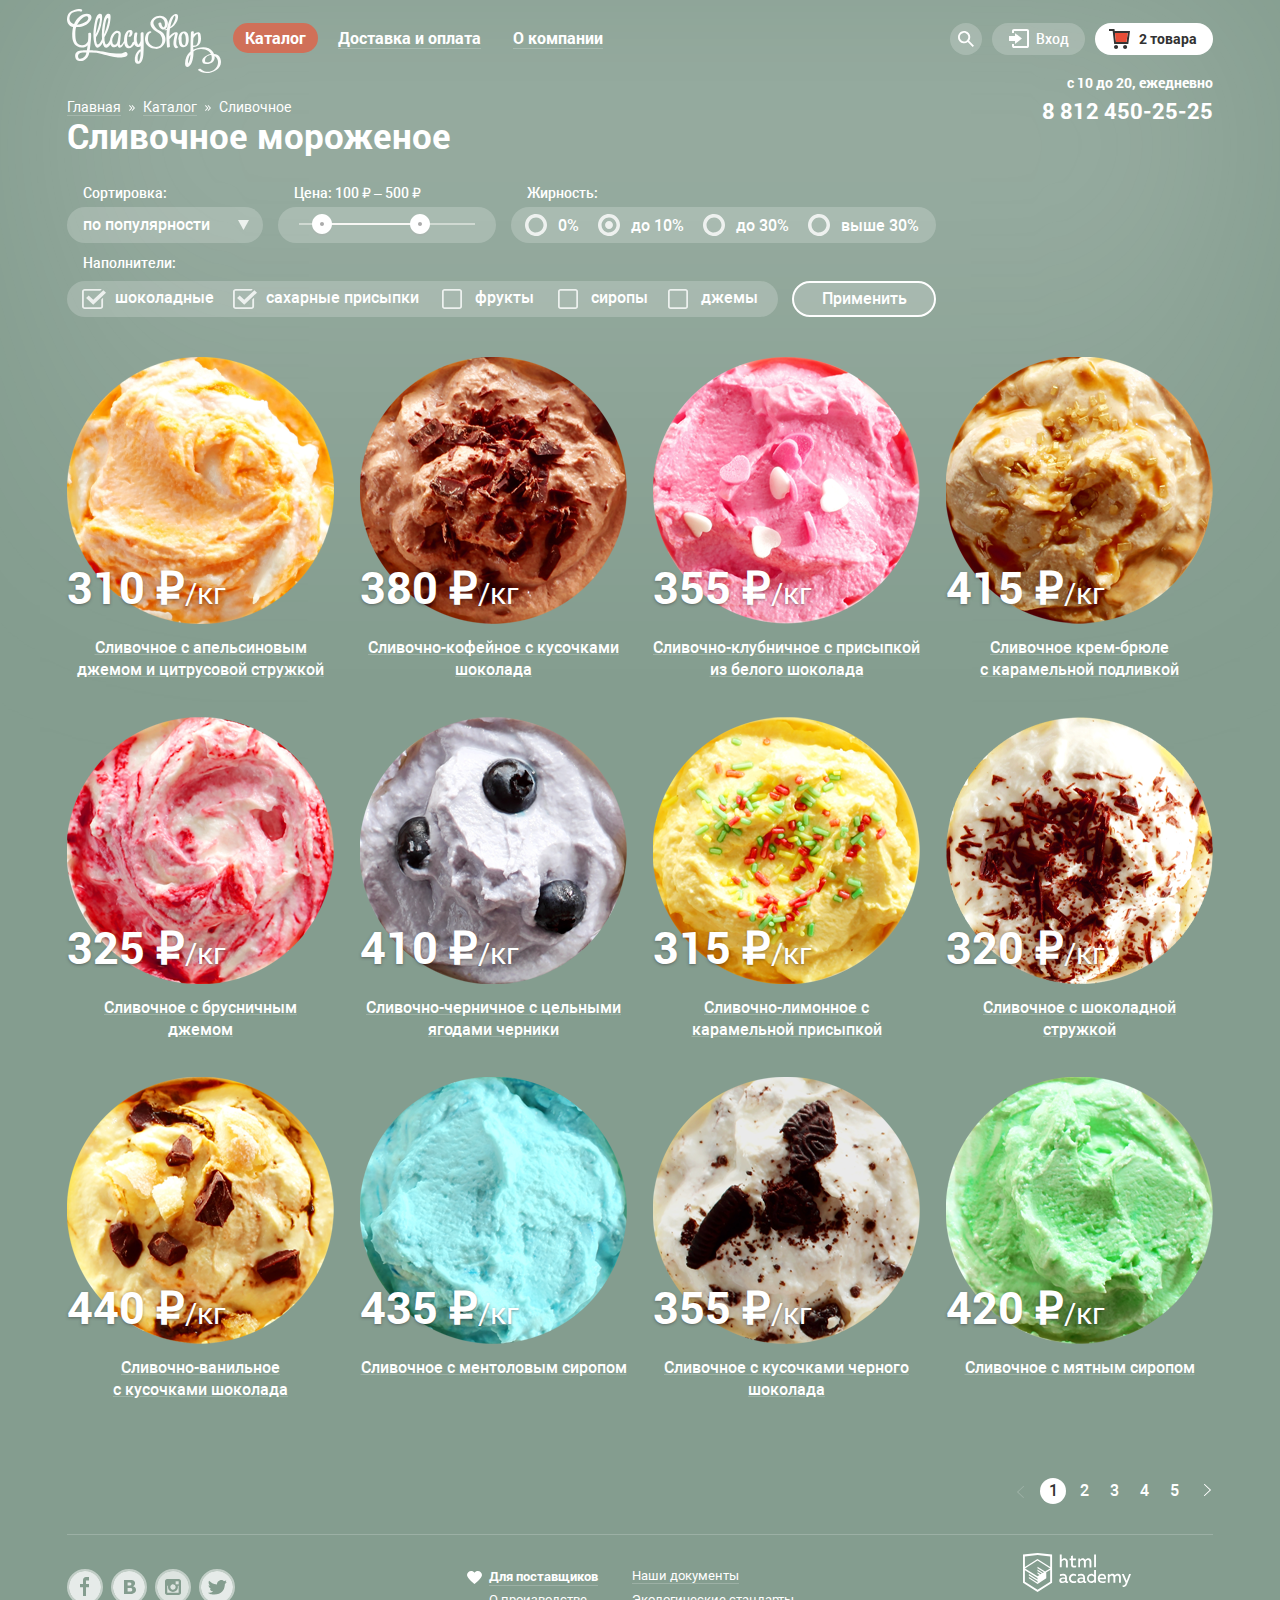
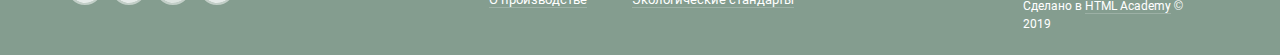
==== commit cc3c8db6: "Завершает pixelperfect" ====
--- a/catalog.html
+++ b/catalog.html
@@ -121,6 +121,7 @@
         <a class="link link-current">Сливочное</a>
       </li>
     </ul>
+    <div class="catalog-backlight-green"></div>
   </header>
 
   <main>
@@ -132,7 +133,7 @@
           <li class="filter-popularity-item">
             <fieldset>
               <legend><label for="filter-popularity">Сортировка:</label></legend>
-              <select class="select-sort" id="filter-popularity" name="popularity" value="по популярности">
+              <select class="select-sort" id="filter-popularity" name="popularity" value="по популярности" tabindex="0">
                 <option selected>по популярности</option>
                 <option>сначала недорогие</option>
                 <option>сначала дорогие</option>
@@ -254,7 +255,7 @@
         </li>
         <li class="catalog-item">
           <article class="catalog-article">
-            <h3 class="item-h">Сливочное крем-брюле с карамельной подливкой</h3>
+            <h3 class="item-h">Сливочное крем-брюле<br> с карамельной подливкой</h3>
             <img class="catalog-image" src="./img/hit-fourth-caramel.jpg" width="267" height="267"
               alt="Изображение сливочного мороженого крем-брюле с карамельной подливкой">
             <p class="catalog-price"><span class="hits-span-price">415 <span>&#8381;</span></span>/кг</p>
@@ -264,7 +265,7 @@
         </li>
         <li class="catalog-item">
           <article class="catalog-article">
-            <h3 class="item-h">Сливочное с брусничным джемом</h3>
+            <h3 class="item-h">Сливочное с брусничным<br> джемом</h3>
             <img class="catalog-image" src="./img/catalog-strawberry.jpg" width="267" height="267"
               alt="Изображение сливочного мороженого с брусничным джемом">
             <p class="catalog-price"><span class="hits-span-price">325 <span>&#8381;</span></span>/кг</p>
@@ -304,7 +305,7 @@
         </li>
         <li class="catalog-item">
           <article class="catalog-article">
-            <h3 class="item-h">Сливочно-ванильное с кусочками шоколада</h3>
+            <h3 class="item-h">Сливочно-ванильное<br> с кусочками шоколада</h3>
             <img class="catalog-image" src="./img/catalog-vanilla.jpg" width="267" height="267"
               alt="Изображение cливочно-ваниального мороженого с кусочками шоколада">
             <p class="catalog-price"><span class="hits-span-price">440 <span>&#8381;</span></span>/кг</p>
--- a/css/style.css
+++ b/css/style.css
@@ -68,6 +68,8 @@
   --basic-change-button-hover: rgba(255, 255, 255, 0.4);
   --basic-border-cart-list: #CACAC7;
   --basic-range-scale: rgba(248, 247, 244, 0.5);
+  --basic-feedback-button-text-shadow: rgba(160, 32, 11, 0.76);
+  --basic-backlight-catalog: rgba(255, 255, 255, 0);
 }
 
 /* Global */
@@ -126,7 +128,7 @@
   display: grid;
   grid-template-columns: min-content min-content 1fr;
   grid-template-rows: min-content;
-  column-gap: 11px;
+  column-gap: 12px;
   margin: 0 27px;
   position: relative;
 }
@@ -468,7 +470,7 @@
   text-align: end;
   padding: 0;
   margin: 0;
-  margin-top: 15px;
+  margin-top: 16px;
 }
 
 .useful-buttons-tel {
@@ -521,6 +523,7 @@
   margin: 0;
   margin-left: 27px;
   margin-bottom: 29px;
+  margin-top: -8px;
 }
 
 .cart-list {
@@ -625,6 +628,12 @@
   top: 96px;
 }
 
+.breadcrumbs a {
+  font-size: 14px;
+  line-height: 16px;
+  font-weight: normal;
+}
+
 .breadcrumbs li {
   margin-right: 22px;
   position: relative;
@@ -644,13 +653,23 @@
   margin-right: 0;
 }
 
+.catalog-backlight-green {
+  position: absolute;
+  width: 1200px;
+  height: 656px;
+  z-index: -2;
+  filter: blur(100px);
+  left: -27px;
+  background: linear-gradient(180deg, var(--basic-button-background-transparency) 0%, var(--basic-backlight-catalog) 100%)
+}
+
 /* Main */
 /* Slider */
 
 .slider {
   text-align: center;
   position: relative;
-  padding-top: 280px;
+  padding-top: 274px;
   margin: 0 27px;
 }
 
@@ -660,7 +679,7 @@
   width: 716px;
   height: 716px;
   left: 200px;
-  bottom: -135px;
+  bottom: -137px;
   position: absolute;
   background-repeat: no-repeat, no-repeat;
   z-index: -1;
@@ -675,23 +694,23 @@
   filter: blur(100px);
   border-radius: 50%;
   z-index: -2;
-  left: 200px;
-  bottom: -135px;
+  left: 220px;
+  bottom: -137px;
 }
 
 .slider-images-green {
   background-image: url(../img/main-ice-cream-first.jpg), url(../img/main-ice-cream-second.jpg);
-  background-position: 50px, 360px 111px;
+  background-position: 50px 64px, 364px 107px;
 }
 
 .slider-images-blue {
   background-image: url(../img/main-ice-cream-third.jpg), url(../img/main-ice-cream-fourth.jpg);
-  background-position: 47px, 349px 113px;
+  background-position: 47px 65px, 353px 105px;
 }
 
 .slider-images-brown {
   background-image: url(../img/main-ice-cream-fifth.jpg), url(../img/main-ice-cream-sixth.jpg);
-  background-position: 51px, 360px 104px;
+  background-position: 51px 64px, 364px 100px;
 }
 
 .slider-backlight-green {
@@ -728,14 +747,18 @@
   margin: 0;
   margin-left: auto;
   margin-right: auto;
-  margin-bottom: 30px;
+  margin-bottom: 37px;
   width: 672px;
 }
 
+.slider-third .slider-header {
+  width: 648px;
+}
+
 .slider-controls {
   position: absolute;
   left: 0;
-  bottom: 11px;
+  bottom: 13px;
   display: flex;
   width: 79px;
   justify-content: space-between;
@@ -749,6 +772,7 @@
   border: 2px solid var(--basic-white);
   cursor: pointer;
   padding: 0;
+  outline-offset: 5px;
 }
 
 .change-button:hover {
@@ -803,7 +827,7 @@
   line-height: 41px;
   padding: 0;
   margin: 0;
-  margin: 14px 0 16px 16px;
+  margin: 14px 0 17px 16px;
 }
 
 .offer-text {
@@ -812,6 +836,7 @@
   padding: 0;
   margin: 0;
   margin-left: 16px;
+  width: 514px;
 }
 
 /* Hits */
@@ -819,7 +844,7 @@
 .hits {
   margin-left: 14px;
   margin-right: 14px;
-  margin-bottom: 40px;
+  margin-bottom: 39px;
 }
 
 .hits-list,
@@ -874,7 +899,7 @@
 .catalog-image {
   width: 267px;
   height: 267px;
-  margin-bottom: 12px;
+  margin-bottom: 13px;
   z-index: 0;
 }
 
@@ -929,13 +954,14 @@
   margin: 0;
   padding: 0;
   position: absolute;
-  top: 200px;
+  top: 207px;
 }
 
 .hits-span-price,
 .catalog-span-price {
   font-size: 45px;
   line-height: 45px;
+  font-weight: bold;
 }
 
 /* Features */
@@ -962,7 +988,7 @@
   margin: 0;
   margin-left: 20px;
   padding-top: 24px;
-  padding-bottom: 15px;
+  padding-bottom: 16px;
 }
 
 .features-list {
@@ -973,7 +999,7 @@
   grid-template-columns: 485px 482px;
   grid-template-rows: max-content max-content;
   column-gap: 81px;
-  row-gap: 33px;
+  row-gap: 22px;
   margin-left: 75px;
   padding-bottom: 30px;
 }
@@ -1043,9 +1069,9 @@
 }
 
 .blog-state p {
-  margin-top: 23px;
+  margin-top: 18px;
   margin-left: 20px;
-  margin-bottom: 3px;
+  margin-bottom: 2px;
 }
 
 .blog-state-link {
@@ -1077,7 +1103,7 @@
   width: 511px;
   border-radius: 16px;
   background-color: var(--basic-background-mail);
-  padding: 29px 18px 29px 21px;
+  padding: 30px 17px 29px 20px;
   margin: 0 auto;
   margin-top: 5px;
   min-height: 151px;
@@ -1088,7 +1114,7 @@
   grid-template-columns: 368px 130px;
   grid-template-rows: 55px 44px;
   column-gap: 10px;
-  row-gap: 52px;
+  row-gap: 46px;
 }
 
 .subscription-input {
@@ -1096,7 +1122,8 @@
   line-height: 24px;
   grid-column: 1 / 2;
   grid-row: 2 / 3;
-  padding-left: 14px;
+  padding-left: 13px;
+  border-radius: 6px;
 }
 
 .subscription-text {
@@ -1104,6 +1131,7 @@
   margin: 0;
   grid-column: 1 / -1;
   grid-row: 1 / 2;
+  margin-top: -6px;
 }
 
 .subscription-form button {
@@ -1161,9 +1189,9 @@
 .map-wrapper {
   display: grid;
   grid-template-columns: 253px;
-  grid-template-rows: 80px 58px 43px;
-  row-gap: 30px;
-  margin-top: 32px;
+  grid-template-rows: 80px 58px 44px;
+  row-gap: 31px;
+  margin-top: 30px;
   margin-left: 25px;
 }
 
@@ -1190,6 +1218,7 @@
 
 .map-address {
   width: 255px;
+  margin-top: -2px;
 }
 
 
@@ -1200,6 +1229,7 @@
 
 .feedback-button {
   cursor: pointer;
+  text-shadow: 0px 2px 5px var(--basic-feedback-button-text-shadow);
 }
 
 /* Footer */
@@ -1210,16 +1240,14 @@
   margin-bottom: 22px;
   display: flex;
   flex-wrap: nowrap;
-  justify-content: space-between;
 }
 
 .inner-footer {
   border-top: 1px solid var(--basic-button-background-transparency);
 }
 
-.footer-social,
-.footer-useful-links {
-  margin-top: 32px;
+.footer-social {
+  margin-top: 34px;
 }
 
 .footer-copyright {
@@ -1228,7 +1256,11 @@
 
 .footer-social,
 .social-list {
-  width: 164px;
+  width: 168px;
+}
+
+.footer-social {
+  margin-right: 254px;
 }
 
 .footer-social ul,
@@ -1260,11 +1292,13 @@
   position: absolute;
   background-image: url(../img/heart.svg);
   top: 4px;
-  left: -19px;
+  left: -22px;
 }
 
 .footer-useful-links {
   width: 305px;
+  margin-top: 32px;
+  margin-right: 229px;
 }
 
 .useful-links-list {
@@ -1323,6 +1357,12 @@
   display: none;
 }
 
+.feedback-show {
+  display: block;
+  animation-name: bounce;
+  animation-duration: 0.6s;
+}
+
 .overlay-feedback {
   position: fixed;
   top: 0;
@@ -1332,6 +1372,8 @@
   background-color: var(--basic-classic-black);
   opacity: 0.3;
   z-index: 250;
+  animation-name: darkening;
+  animation-duration: 0.3s;
 }
 
 .overlay-feedback-hide {
@@ -1424,7 +1466,7 @@
   width: 869px;
   margin-left: 27px;
   margin-right: 27px;
-  margin-bottom: 37px;
+  margin-bottom: 36px;
 }
 
 .filter fieldset {
@@ -1450,14 +1492,13 @@
   font-weight: 500;
   font-size: 16px;
   line-height: 18px;
-  outline: none;
-  margin-top: 8px;
+  margin-top: 6px;
 }
 
 .select-arrow {
   position: absolute;
   cursor: pointer;
-  top: 37px;
+  top: 35px;
   right: 14px;
   pointer-events: none;
 }
@@ -1483,7 +1524,7 @@
   grid-template-columns: 196px 218px 267px 144px;
   grid-template-rows: 56px 60px;
   row-gap: 14px;
-  column-gap: 14px;
+  column-gap: 15px;
 }
 
 .filter-list,
@@ -1551,10 +1592,11 @@
   background-color: var(--basic-button-background-transparency);
   border-radius: 20px;
   height: 19px;
-  margin-top: 7px;
-  padding-top: 17px;
+  margin-top: 6px;
+  padding-top: 16px;
   padding-left: 21px;
   padding-right: 21px;
+  padding-bottom: 1px;
 }
 
 .range-controls .scale {
@@ -1574,7 +1616,7 @@
   height: 22px;
   padding: 0;
   position: absolute;
-  top: 8px;
+  top: 7px;
   left: 0;
   cursor: pointer;
   background-image: url(../img/filter-button.svg);
@@ -1619,7 +1661,7 @@
   background-image: url(../img/radio-off.svg);
   position: absolute;
   top: -2px;
-  left: -31px;
+  left: -33px;
 }
 
 .filter-input-radio:checked+label::before {
@@ -1629,7 +1671,7 @@
   background-image: url(../img/radio-on.svg);
   position: absolute;
   top: -2px;
-  left: -31px;
+  left: -33px;
 }
 
 .filter-input-radio:hover+label::before {
@@ -1639,7 +1681,7 @@
   background-image: url(../img/radio-off-hover.svg);
   position: absolute;
   top: -2px;
-  left: -31px;
+  left: -33px;
 }
 
 .filter-input-radio:checked:hover+label::before {
@@ -1649,7 +1691,7 @@
   background-image: url(../img/radio-on-hover.svg);
   position: absolute;
   top: -2px;
-  left: -31px;
+  left: -33px;
 }
 
 .filter-input-radio:disabled+label::before {
@@ -1659,7 +1701,7 @@
   background-image: url(../img/radio-off-disabled.svg);
   position: absolute;
   top: -2px;
-  left: -31px;
+  left: -33px;
 }
 
 .filter-input-radio:disabled:checked+label::before {
@@ -1669,7 +1711,7 @@
   background-image: url(../img/radio-on-disabled.svg);
   position: absolute;
   top: -2px;
-  left: -31px;
+  left: -33px;
 }
 
 .filter-input-checkbox+label::before {
@@ -1757,16 +1799,16 @@
 /* Catalog list*/
 
 .section-catalog {
-  margin-left: 15px;
-  margin-right: 15px;
+  margin-left: 14px;
+  margin-right: 14px;
 }
 
 .catalog-list {
   display: grid;
   grid-template-columns: repeat(4, 267px);
   column-gap: 26px;
-  row-gap: 32px;
-  margin-bottom: 80px;
+  row-gap: 30px;
+  margin-bottom: 77px;
 }
 
 /* Pagination */
@@ -1796,7 +1838,7 @@
 }
 
 .pagination-list li {
-  margin-right: 2px;
+  margin-right: 4px;
 }
 
 .pagination-list li:first-child,
@@ -1882,7 +1924,6 @@
   font-size: 18px;
   line-height: 24px;
   box-shadow: 0px 2px 2px var(--basic-button-shadow);
-  outline: none;
 }
 
 .button:hover {
@@ -1912,6 +1953,7 @@
 .button.button-cart-not-empty {
   background: var(--basic-white);
   color: var(--basic-black);
+  font-weight: bold;
 }
 
 .button.button-login:hover,
@@ -1960,21 +2002,22 @@
   text-decoration: none;
   font-size: 32px;
   line-height: 44px;
-  padding: 9px 23px;
+  padding: 8px 21px 11px 23px;
   letter-spacing: 0.05em;
   text-shadow: 0px 2px 5px var(--basic-text-shadow-slide-button);
   width: 261px;
   height: 62px;
   box-sizing: border-box;
+  margin-right: 15px;
 }
 
 /* Offers button */
 
 .offer-button {
   text-decoration: none;
-  padding: 15px 22px 16px 22px;
+  padding: 11px 22px 13px 23px;
   align-self: flex-end;
-  margin: 42px 22px 17px 0;
+  margin: 43px 22px 0 0;
   text-shadow: 0px 2px 5px var(--basic-text-shadow-slide-button);
 }
 
@@ -1992,7 +2035,7 @@
   right: -158px;
   top: 26px;
   width: 144px;
-  height: 35px;
+  height: 36px;
   cursor: pointer;
 }
 
@@ -2010,3 +2053,57 @@
   border-radius: 20px;
   box-shadow: inset 0px 2px 1px var(--basic-nav-link-shadow-active);
 }
+
+/* Animations */
+
+@keyframes darkening {
+  0% {
+    opacity: 0;
+  }
+
+  25% {
+    opacity: 0.05;
+  }
+
+  33% {
+    opacity: 0.1;
+  }
+
+  50% {
+    opacity: 0.15;
+  }
+
+  66% {
+    opacity: 0.2;
+  }
+
+  75% {
+    opacity: 0.25;
+  }
+
+  99% {
+    opacity: 0.3;
+  }
+
+  100% {
+    opacity: 0.3;
+  }
+}
+
+@keyframes bounce {
+  0% {
+    transform: translateY(-200%) translateX(-50%);
+  }
+
+  70% {
+    transform: translateY(-47%) translateX(-50%);
+  }
+
+  90% {
+    transform: translateY(-53%) translateX(-50%);
+  }
+
+  100% {
+    transform: translateY(-50%) translateX(-50%);
+  }
+}
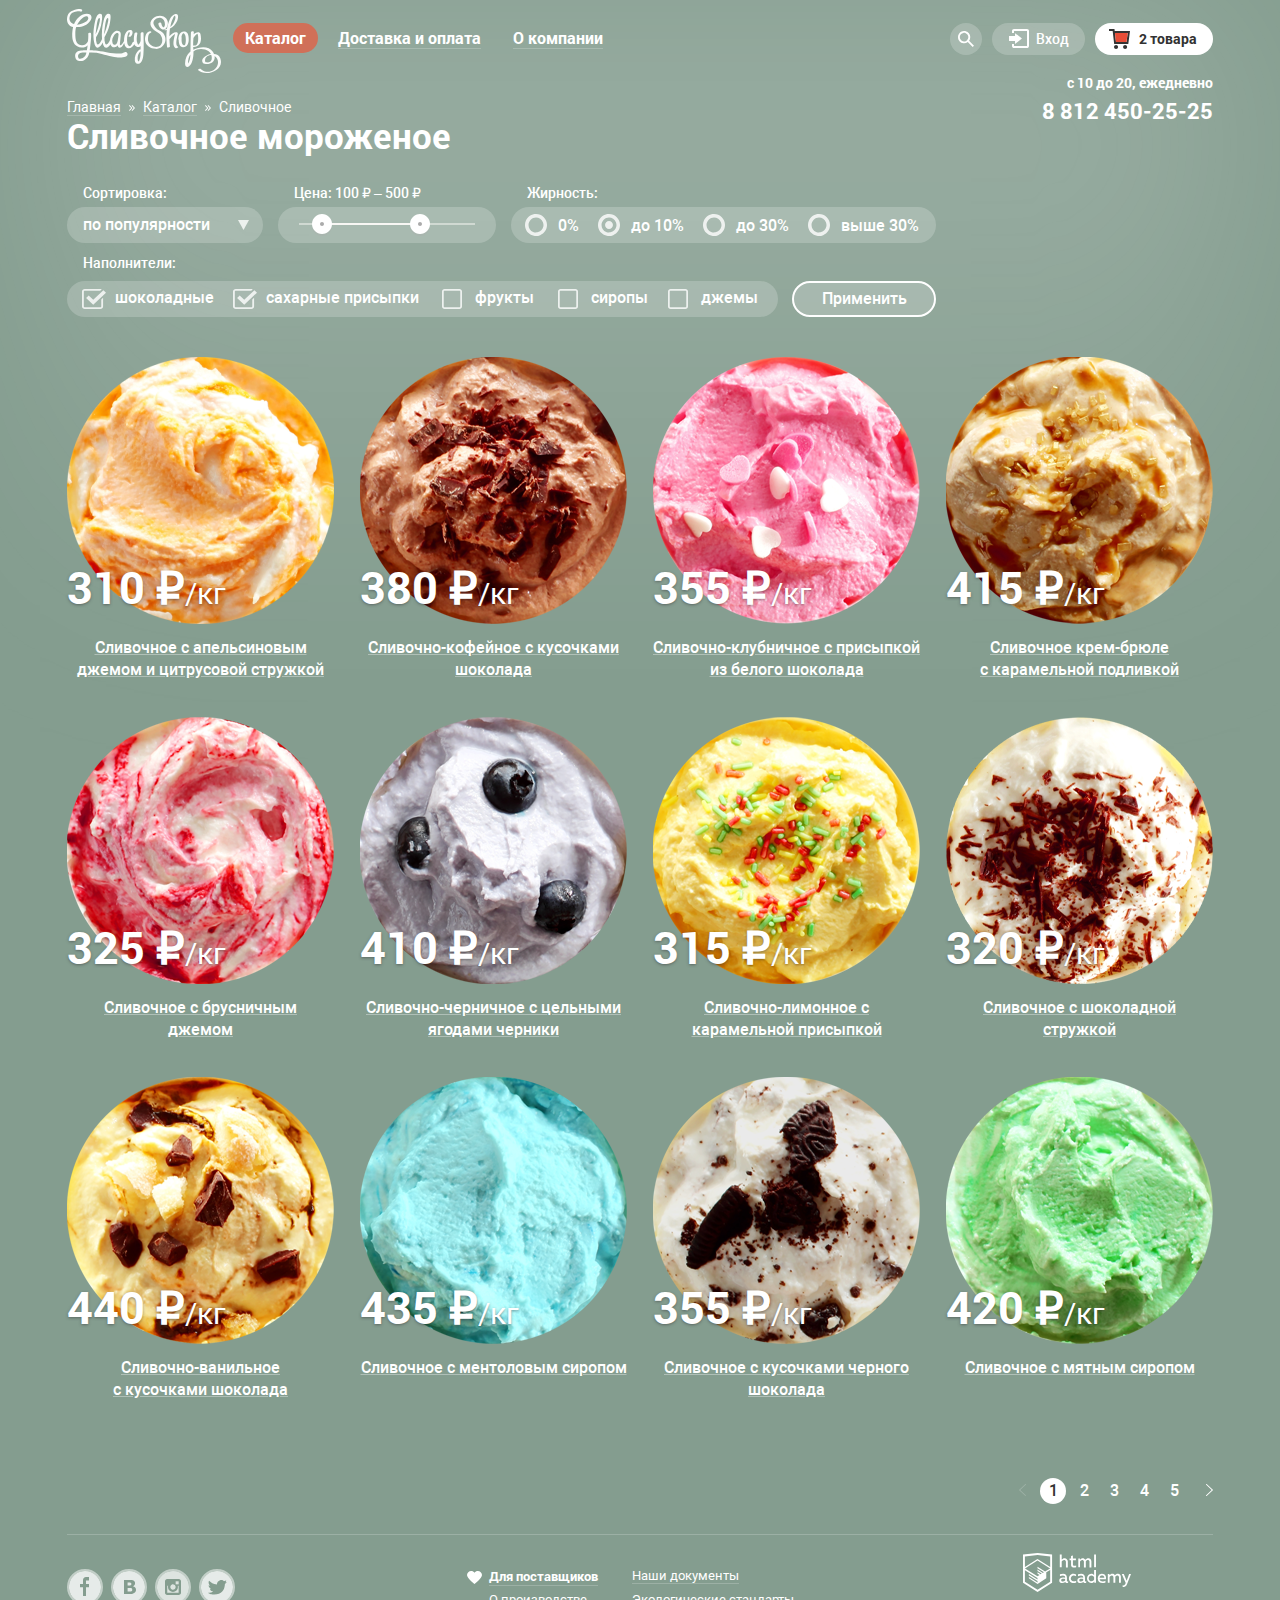
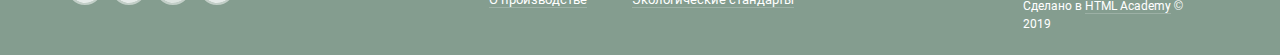
==== commit b44e18ee: "Фиксит недочёты" ====
--- a/catalog.html
+++ b/catalog.html
@@ -7,13 +7,13 @@
 
   <link rel="icon" href="favicon.ico">
   <link rel="icon" href="img/icon.svg" type="image/svg+xml">
-  <link href="css/normalize.css" rel="stylesheet">
-  <link href="css/style.css" rel="stylesheet">
+  <link href="css/normalize.min.css" rel="stylesheet">
+  <link href="css/style.min.css" rel="stylesheet">
 </head>
 
-<body class="page-body inner-page container background-green">
-  <header class="main-header">
-    <a class="main-header-logo" href="index.html">
+<body class="page-body inner-page inner-container background-green">
+  <header class="main-header inner-header">
+    <a class="main-header-logo" href="index.html" aria-label="Ссылка на главную страницу">
       <img src="./img/logo.svg" width="154" height="64" alt="Логотип магазина Gllacy Shop">
     </a>
     <nav class="main-navigation">
@@ -44,12 +44,13 @@
           </button>
           <div class="search-form-div">
             <form class="search-form" action="https://echo.htmlacademy.ru" method="post">
-              <input class="search-input" type="text" name="search" placeholder="Крем-брюле">
+              <input class="search-input" type="text" name="search" placeholder="Крем-брюле"
+                aria-label="Поле ввода для поиска">
             </form>
           </div>
         </li>
         <li class="useful-link-login">
-          <button class="button button-login" type="button">
+          <button class="button button-login" type="button" aria-label="Авторизация">
             <svg class="svg-enter" width="20" height="19" viewBox="0 0 20 19" fill="none"
               xmlns="http://www.w3.org/2000/svg">
               <path d="M6.04 14.88L12.96 9.5L6.04 4.13V7.04H0V11.96H6.04V14.88Z" fill="white" />
@@ -59,9 +60,11 @@
             </svg>Вход</button>
           <div class="authorization-form-div">
             <form class="authorization-form" action="https://echo.htmlacademy.ru" method="post">
-              <input class="authorization-login" type="email" name="login" placeholder="email@example.com">
-              <input class="authorization-password" type="password" name="password" placeholder="......">
-              <button class="button button-enter" type="submit">Войти</button>
+              <input class="authorization-login" type="email" name="login" placeholder="email@example.com"
+                aria-label="Поле ввода для ввода почты">
+              <input class="authorization-password" type="password" name="password" placeholder="......"
+                aria-label="Поле ввода для ввода пароля">
+              <button class="button button-enter" type="submit" aria-label="Войти в аккаунт">Войти</button>
               <div class="authorization-form-links">
                 <a class="forgot-pass" href="">Забыли пароль?</a>
                 <a class="new-reg" href="">Новая регистрация</a>
@@ -70,8 +73,8 @@
           </div>
         </li>
         <li class="useful-link-cart">
-          <button class="button button-cart-not-empty" type="button"><svg class="svg-cart" width="21" height="20"
-              viewBox="0 0 21 20" fill="none" xmlns="http://www.w3.org/2000/svg">
+          <a class="button button-cart-not-empty" href="#" aria-label="Корзина"><svg class="svg-cart" width="21"
+              height="20" viewBox="0 0 21 20" fill="none" xmlns="http://www.w3.org/2000/svg">
               <path
                 d="M7.03359 20C8.14664 20 9.04894 19.1046 9.04894 18C9.04894 16.8954 8.14664 16 7.03359 16C5.92054 16 5.01823 16.8954 5.01823 18C5.01823 19.1046 5.92054 20 7.03359 20Z"
                 fill="#343434" />
@@ -83,7 +86,7 @@
                 fill="#343434" />
               <path d="M5.93506 4.03003L6.97297 13H17.5032L18.6923 4.03003H5.93506Z" fill="#E84D37" />
             </svg>
-            2 товара</button>
+            2 товара</a>
           <div class="authorization-cart">
             <form class="authorization-cart-form" action="https://echo.htmlacademy.ru" method="post">
               <ul class="cart-list">
@@ -128,12 +131,13 @@
     <h1 class="catalog-header">Сливочное мороженое</h1>
     <section class="filter">
       <h2 class="visually-hidden">Фильтр</h2>
-      <form method="post" action="https://echo.htmlacademy.ru">
+      <form method="get" action="https://echo.htmlacademy.ru">
         <ul class="filter-list">
           <li class="filter-popularity-item">
             <fieldset>
               <legend><label for="filter-popularity">Сортировка:</label></legend>
-              <select class="select-sort" id="filter-popularity" name="popularity" value="по популярности" tabindex="0">
+              <select class="select-sort" id="filter-popularity" name="popularity" tabindex="0"
+                aria-label="Выбор сортировки">
                 <option selected>по популярности</option>
                 <option>сначала недорогие</option>
                 <option>сначала дорогие</option>
@@ -152,8 +156,8 @@
                 <div class="scale">
                   <div class="bar"></div>
                 </div>
-                <div class="toggle toggle-min" tabindex="0"></div>
-                <div class="toggle toggle-max" tabindex="0"></div>
+                <div class="toggle toggle-min" tabindex="0" aria-label="Минимальная цена"></div>
+                <div class="toggle toggle-max" tabindex="0" aria-label="Максимальная цена"></div>
               </div>
             </fieldset>
           </li>
@@ -164,22 +168,22 @@
                 <li class="filter-radio">
                   <input class="filter-input-radio visually-hidden" type="radio" id="filter-fat-zero" name="fat"
                     value="zero">
-                  <label for="filter-fat-zero">0%</label>
+                  <label for="filter-fat-zero" tabindex="0" aria-label="Жирность 0%">0%</label>
                 </li>
                 <li class="filter-radio">
                   <input class="filter-input-radio visually-hidden" type="radio" id="filter-fat-ten" name="fat"
                     value="ten" checked>
-                  <label for="filter-fat-ten">до 10%</label>
+                  <label for="filter-fat-ten" aria-label="Жирность до 10%">до 10%</label>
                 </li>
                 <li class="filter-radio">
                   <input class="filter-input-radio visually-hidden" type="radio" id="filter-fat-below-thirty" name="fat"
                     value="below-thirty">
-                  <label for="filter-fat-below-thirty">до 30%</label>
+                  <label for="filter-fat-below-thirty" tabindex="0" aria-label="Жирность до 30%">до 30%</label>
                 </li>
                 <li class="filter-radio">
                   <input class="filter-input-radio visually-hidden" type="radio" id="filter-fat-over-thirty" name="fat"
                     value="over-thirty">
-                  <label for="filter-fat-over-thirty">выше 30%</label>
+                  <label for="filter-fat-over-thirty" tabindex="0" aria-label="Жирность выше 30%">выше 30%</label>
                 </li>
               </ul>
             </fieldset>
@@ -191,30 +195,35 @@
                 <li class="filter-checkbox">
                   <input class="filter-input-checkbox visually-hidden" type="checkbox" id="filter-filler-chocolate"
                     name="chocolate" checked>
-                  <label class="filler-label-chocolate" for="filter-filler-chocolate">шоколадные</label>
+                  <label class="filler-label-chocolate" for="filter-filler-chocolate"
+                    aria-label="Шоколадный наполнитель">шоколадные</label>
                 </li>
                 <li class="filter-checkbox">
                   <input class="filter-input-checkbox visually-hidden" type="checkbox" id="filter-filler-sugar-topings"
                     name="sugar-topings" checked>
-                  <label class="filler-label-sugar-topings" for="filter-filler-sugar-topings">сахарные присыпки</label>
+                  <label class="filler-label-sugar-topings" for="filter-filler-sugar-topings"
+                    aria-label="Наполнитель сахарных присыпок">сахарные присыпки</label>
                 </li>
                 <li class="filter-checkbox">
                   <input class="filter-input-checkbox visually-hidden" type="checkbox" id="filter-filler-fruits"
                     name="fruits">
-                  <label class="filler-label-fruits" for="filter-filler-fruits">фрукты</label>
+                  <label class="filler-label-fruits" for="filter-filler-fruits"
+                    aria-label="Фруктовый наполнитель">фрукты</label>
                 </li>
                 <li class="filter-checkbox">
                   <input class="filter-input-checkbox visually-hidden" type="checkbox" id="filter-filler-syrups"
                     name="syrups">
-                  <label class="filler-label-syrups" for="filter-filler-syrups">сиропы</label>
+                  <label class="filler-label-syrups" for="filter-filler-syrups"
+                    aria-label="Сиропный наполнитель">сиропы</label>
                 </li>
                 <li class="filter-checkbox">
                   <input class="filter-input-checkbox visually-hidden" type="checkbox" id="filter-filler-jams"
                     name="jams">
-                  <label class="filler-label-sugar-jams" for="filter-filler-jams">джемы</label>
+                  <label class="filler-label-sugar-jams" for="filter-filler-jams"
+                    aria-label="Джемный наполнитель">джемы</label>
                 </li>
               </ul>
-              <button class="button filter-button" type="submit">Применить</button>
+              <button class="button filter-button" type="submit" aria-label="Применить фильтр">Применить</button>
             </fieldset>
           </li>
         </ul>
@@ -225,131 +234,162 @@
       <ul class="catalog-list">
         <li class="catalog-item">
           <article class="catalog-article">
-            <h3 class="item-h">Сливочное с апельсиновым джемом и цитрусовой стружкой</h3>
+            <h3 class="item-h"><a href="#">Сливочное с апельсиновым джемом и цитрусовой стружкой</a></h3>
             <img class="catalog-image" src="./img/hit-first-orange.jpg" width="267" height="267"
               alt="Изображение сливочного мороженого с апельсиновым джемом и цитрусовой стружкой">
             <p class="catalog-price"><span class="hits-span-price">310 <span>&#8381;</span></span>/кг</p>
             <div class="catalog-hover"></div>
-            <button class="button button-quick-view">Быстрый просмотр</button>
-          </article>
-        </li>
-        <li class="catalog-item">
-          <article class="catalog-article">
-            <h3 class="item-h">Сливочно-кофейное с кусочками шоколада</h3>
+            <a class="button button-quick-view" aria-label="Быстрый просмотр выбранного мороженого" href="#">Быстрый
+              просмотр</a>
+          </article>
+        </li>
+        <li class="catalog-item">
+          <article class="catalog-article">
+            <h3 class="item-h"><a href="#">Сливочно-кофейное с кусочками шоколада</a></h3>
             <img class="catalog-image" src="./img/hit-second-coffee.jpg" width="267" height="267"
               alt="Изображение сливочно-кофеейного мороженого с кусочками шоколада">
             <p class="catalog-price"><span class="hits-span-price">380 <span>&#8381;</span></span>/кг</p>
             <div class="catalog-hover"></div>
-            <button class="button button-quick-view">Быстрый просмотр</button>
-          </article>
-        </li>
-        <li class="catalog-item">
-          <article class="catalog-article">
-            <h3 class="item-h">Сливочно-клубничное с присыпкой из белого шоколада</h3>
+            <a class="button button-quick-view" aria-label="Быстрый просмотр выбранного мороженого" href="#">Быстрый
+              просмотр</a>
+          </article>
+        </li>
+        <li class="catalog-item">
+          <article class="catalog-article">
+            <h3 class="item-h"><a href="#">Сливочно-клубничное с присыпкой из белого шоколада</a></h3>
             <img class="catalog-image" src="./img/hit-third-strawberry.jpg" width="267" height="267"
               alt="Изображение сливочно-клубничного мороженого с присыпкой из белого шоколада">
             <p class="catalog-price"><span class="hits-span-price">355 <span>&#8381;</span></span>/кг</p>
             <div class="catalog-hover"></div>
-            <button class="button button-quick-view">Быстрый просмотр</button>
-          </article>
-        </li>
-        <li class="catalog-item">
-          <article class="catalog-article">
-            <h3 class="item-h">Сливочное крем-брюле<br> с карамельной подливкой</h3>
+            <a class="button button-quick-view" aria-label="Быстрый просмотр выбранного мороженого" href="#">Быстрый
+              просмотр</a>
+          </article>
+        </li>
+        <li class="catalog-item">
+          <article class="catalog-article">
+            <h3 class="item-h"><a href="#">Сливочное крем-брюле<br> с карамельной подливкой</a></h3>
             <img class="catalog-image" src="./img/hit-fourth-caramel.jpg" width="267" height="267"
               alt="Изображение сливочного мороженого крем-брюле с карамельной подливкой">
             <p class="catalog-price"><span class="hits-span-price">415 <span>&#8381;</span></span>/кг</p>
             <div class="catalog-hover"></div>
-            <button class="button button-quick-view">Быстрый просмотр</button>
-          </article>
-        </li>
-        <li class="catalog-item">
-          <article class="catalog-article">
-            <h3 class="item-h">Сливочное с брусничным<br> джемом</h3>
+            <a class="button button-quick-view" aria-label="Быстрый просмотр выбранного мороженого" href="#">Быстрый
+              просмотр</a>
+          </article>
+        </li>
+        <li class="catalog-item">
+          <article class="catalog-article">
+            <h3 class="item-h"><a href="#">Сливочное с брусничным<br> джемом</a></h3>
             <img class="catalog-image" src="./img/catalog-strawberry.jpg" width="267" height="267"
               alt="Изображение сливочного мороженого с брусничным джемом">
             <p class="catalog-price"><span class="hits-span-price">325 <span>&#8381;</span></span>/кг</p>
             <div class="catalog-hover"></div>
-            <button class="button button-quick-view">Быстрый просмотр</button>
-          </article>
-        </li>
-        <li class="catalog-item">
-          <article class="catalog-article">
-            <h3 class="item-h">Сливочно-черничное с цельными ягодами черники</h3>
+            <a class="button button-quick-view" aria-label="Быстрый просмотр выбранного мороженого" href="#">Быстрый
+              просмотр</a>
+          </article>
+        </li>
+        <li class="catalog-item">
+          <article class="catalog-article">
+            <h3 class="item-h"><a href="#">Сливочно-черничное с цельными ягодами черники</a></h3>
             <img class="catalog-image" src="./img/catalog-blueberry.jpg" width="267" height="267"
               alt="Изображение сливочно-черничного мороженого с цельными ягодами черники">
             <p class="catalog-price"><span class="hits-span-price">410 <span>&#8381;</span></span>/кг</p>
             <div class="catalog-hover"></div>
-            <button class="button button-quick-view">Быстрый просмотр</button>
-          </article>
-        </li>
-        <li class="catalog-item">
-          <article class="catalog-article">
-            <h3 class="item-h">Сливочно-лимонное с карамельной присыпкой</h3>
+            <a class="button button-quick-view" aria-label="Быстрый просмотр выбранного мороженого" href="#">Быстрый
+              просмотр</a>
+          </article>
+        </li>
+        <li class="catalog-item">
+          <article class="catalog-article">
+            <h3 class="item-h"><a href="#">Сливочно-лимонное с карамельной присыпкой</a></h3>
             <img class="catalog-image" src="./img/catalog-lemon.jpg" width="267" height="267"
               alt="Изображение cливочно-лимонного мороженого с карамельной присыпкой">
             <p class="catalog-price"><span class="hits-span-price">315 <span>&#8381;</span></span>/кг</p>
             <div class="catalog-hover"></div>
-            <button class="button button-quick-view">Быстрый просмотр</button>
-          </article>
-        </li>
-        <li class="catalog-item">
-          <article class="catalog-article">
-            <h3 class="item-h">Сливочное с шоколадной стружкой</h3>
+            <a class="button button-quick-view" aria-label="Быстрый просмотр выбранного мороженого" href="#">Быстрый
+              просмотр</a>
+          </article>
+        </li>
+        <li class="catalog-item">
+          <article class="catalog-article">
+            <h3 class="item-h"><a href="#">Сливочное с шоколадной стружкой</a></h3>
             <img class="catalog-image" src="./img/catalog-chocolate-chips.jpg" width="267" height="267"
               alt="Изображение cливочного мороженого с шоколадной стружкой">
             <p class="catalog-price"><span class="hits-span-price">320 <span>&#8381;</span></span>/кг</p>
             <div class="catalog-hover"></div>
-            <button class="button button-quick-view">Быстрый просмотр</button>
-          </article>
-        </li>
-        <li class="catalog-item">
-          <article class="catalog-article">
-            <h3 class="item-h">Сливочно-ванильное<br> с кусочками шоколада</h3>
+            <a class="button button-quick-view" aria-label="Быстрый просмотр выбранного мороженого" href="#">Быстрый
+              просмотр</a>
+          </article>
+        </li>
+        <li class="catalog-item">
+          <article class="catalog-article">
+            <h3 class="item-h"><a href="#">Сливочно-ванильное<br> с кусочками шоколада</a></h3>
             <img class="catalog-image" src="./img/catalog-vanilla.jpg" width="267" height="267"
               alt="Изображение cливочно-ваниального мороженого с кусочками шоколада">
             <p class="catalog-price"><span class="hits-span-price">440 <span>&#8381;</span></span>/кг</p>
             <div class="catalog-hover"></div>
-            <button class="button button-quick-view">Быстрый просмотр</button>
-          </article>
-        </li>
-        <li class="catalog-item">
-          <article class="catalog-article">
-            <h3 class="item-h">Сливочноe с ментоловым сиропом</h3>
+            <a class="button button-quick-view" aria-label="Быстрый просмотр выбранного мороженого" href="#">Быстрый
+              просмотр</a>
+          </article>
+        </li>
+        <li class="catalog-item">
+          <article class="catalog-article">
+            <h3 class="item-h"><a href="#">Сливочноe с ментоловым сиропом</a></h3>
             <img class="catalog-image" src="./img/catalog-menthol.jpg" width="267" height="267"
               alt="Изображение cливочного мороженого с ментоловым сиропом">
             <p class="catalog-price"><span class="hits-span-price">435 <span>&#8381;</span></span>/кг</p>
             <div class="catalog-hover"></div>
-            <button class="button button-quick-view">Быстрый просмотр</button>
-          </article>
-        </li>
-        <li class="catalog-item">
-          <article class="catalog-article">
-            <h3 class="item-h">Сливочное с кусочками черного шоколада</h3>
+            <a class="button button-quick-view" aria-label="Быстрый просмотр выбранного мороженого" href="#">Быстрый
+              просмотр</a>
+          </article>
+        </li>
+        <li class="catalog-item">
+          <article class="catalog-article">
+            <h3 class="item-h"><a href="#">Сливочное с кусочками черного шоколада</a></h3>
             <img class="catalog-image" src="./img/catalog-chocolate-pieces.jpg" width="267" height="267"
               alt="Изображение cливочного мороженого с кусочками шоколада">
             <p class="catalog-price"><span class="hits-span-price">355 <span>&#8381;</span></span>/кг</p>
             <div class="catalog-hover"></div>
-            <button class="button button-quick-view">Быстрый просмотр</button>
-          </article>
-        </li>
-        <li class="catalog-item">
-          <article class="catalog-article">
-            <h3 class="item-h">Сливочное с мятным сиропом</h3>
+            <a class="button button-quick-view" aria-label="Быстрый просмотр выбранного мороженого" href="#">Быстрый
+              просмотр</a>
+          </article>
+        </li>
+        <li class="catalog-item">
+          <article class="catalog-article">
+            <h3 class="item-h"><a href="#">Сливочное с мятным сиропом</a></h3>
             <img class="catalog-image" src="./img/catalog-mint.jpg" width="267" height="267"
               alt="Изображение cливочного мороженого с мятным сиропом">
             <p class="catalog-price"><span class="hits-span-price">420 <span>&#8381;</span></span>/кг</p>
             <div class="catalog-hover"></div>
-            <button class="button button-quick-view">Быстрый просмотр</button>
+            <a class="button button-quick-view last-quick-view" aria-label="Быстрый просмотр выбранного мороженого"
+              href="#">Быстрый
+              просмотр</a>
           </article>
         </li>
       </ul>
       <ul class="pagination-list">
+        <li>
+          <a aria-label="Ссылка на предыдущую страницу" class="left-arrow"><svg width="7" height="12" viewBox="0 0 7 12"
+              fill="none" xmlns="http://www.w3.org/2000/svg">
+              <path
+                d="M0.15889 6.34125L6.06761 11.8512C6.1703 11.9465 6.30937 12 6.45436 12C6.59934 12 6.73841 11.9465 6.84111 11.8512C6.89146 11.8048 6.93142 11.7495 6.95869 11.6885C6.98596 11.6276 7 11.5623 7 11.4962C7 11.4302 6.98596 11.3649 6.95869 11.304C6.93142 11.243 6.89146 11.1877 6.84111 11.1412L1.3084 6.00125L6.84111 0.831247C6.89146 0.784766 6.93142 0.729465 6.95869 0.668535C6.98596 0.607606 7 0.542253 7 0.476248C7 0.410242 6.98596 0.344889 6.95869 0.283959C6.93142 0.22303 6.89146 0.167728 6.84111 0.121247C6.73357 0.0364304 6.59506 -0.00654793 6.45436 0.00124741C6.38391 0.000448227 6.31406 0.013381 6.2493 0.0392141C6.18454 0.0650473 6.12631 0.103209 6.07835 0.151247L0.15889 5.63125C0.108543 5.67773 0.0685816 5.73303 0.0413108 5.79396C0.01404 5.85489 0 5.92024 0 5.98625C0 6.05225 0.01404 6.11761 0.0413108 6.17854C0.0685816 6.23947 0.108543 6.29477 0.15889 6.34125Z"
+                fill="white" fill-opacity="0.2" />
+            </svg>
+          </a>
+        </li>
         <li><a class="pagination-current">1</a></li>
-        <li><a href="#">2</a></li>
-        <li><a href="#">3</a></li>
-        <li><a href="#">4</a></li>
-        <li><a href="#">5</a></li>
+        <li><a href="#" aria-label="Вторая страница отсортированного мороженого">2</a></li>
+        <li><a href="#" aria-label="Третья страница отсортированного мороженого">3</a></li>
+        <li><a href="#" aria-label="Четвёртая страница отсортированного мороженого">4</a></li>
+        <li><a href="#" aria-label="Пятая страница отсортированного мороженого">5</a></li>
+        <li>
+          <a href="#" aria-label="Ссылка на следующую страницу" class="right-arrow"><svg width="7" height="12"
+              viewBox="0 0 7 12" fill="none" xmlns="http://www.w3.org/2000/svg">
+              <path
+                d="M6.84111 5.65875L0.932395 0.148752C0.829699 0.05349 0.690626 0 0.545642 0C0.400659 0 0.261586 0.05349 0.15889 0.148752C0.108543 0.195234 0.0685817 0.250534 0.041311 0.311464C0.0140403 0.372393 0 0.437746 0 0.503752C0 0.569758 0.0140403 0.635111 0.041311 0.69604C0.0685817 0.75697 0.108543 0.812271 0.15889 0.858752L5.6916 5.99875L0.15889 11.1688C0.108543 11.2152 0.0685817 11.2705 0.041311 11.3315C0.0140403 11.3924 0 11.4577 0 11.5238C0 11.5898 0.0140403 11.6551 0.041311 11.716C0.0685817 11.777 0.108543 11.8323 0.15889 11.8788C0.266426 11.9636 0.404942 12.0065 0.545642 11.9988C0.616091 11.9996 0.68594 11.9866 0.750698 11.9608C0.815455 11.935 0.873688 11.8968 0.921651 11.8488L6.84111 6.36875C6.89146 6.32227 6.93142 6.26697 6.95869 6.20604C6.98596 6.14511 7 6.07976 7 6.01375C7 5.94775 6.98596 5.88239 6.95869 5.82146C6.93142 5.76053 6.89146 5.70523 6.84111 5.65875Z"
+                fill="white" />
+            </svg>
+          </a>
+        </li>
       </ul>
     </section>
   </main>
@@ -359,7 +399,7 @@
       <h2 class="visually-hidden">Социальные сети</h2>
       <ul class="social-list">
         <li>
-          <a href="#" class="facebook-link">
+          <a href="#" class="facebook-link" aria-label="Ссылка на Фэйсбук">
             <span class="visually-hidden">Фэйсбук</span>
             <svg width="36" height="36" viewBox="0 0 36 36" fill="none" xmlns="http://www.w3.org/2000/svg">
               <path
@@ -372,7 +412,7 @@
           </a>
         </li>
         <li>
-          <a href="#" class="vk-link">
+          <a href="#" class="vk-link" aria-label="Ссылка на Вконтакте">
             <span class="visually-hidden">Вконтакте</span>
             <svg width="36" height="36" viewBox="0 0 36 36" fill="none" xmlns="http://www.w3.org/2000/svg">
               <path
@@ -391,7 +431,7 @@
           </a>
         </li>
         <li>
-          <a href="#" class="instagram-link">
+          <a href="#" class="instagram-link" aria-label="Ссылка на Инстаграм">
             <span class="visually-hidden">Инстаграм</span>
             <svg width="36" height="36" viewBox="0 0 36 36" fill="none" xmlns="http://www.w3.org/2000/svg">
               <path
@@ -413,7 +453,7 @@
           </a>
         </li>
         <li>
-          <a href="#" class="twitter-link">
+          <a href="#" class="twitter-link" aria-label="Ссылка на Твиттер">
             <span class="visually-hidden">Твиттер</span>
             <svg width="36" height="36" viewBox="0 0 36 36" fill="none" xmlns="http://www.w3.org/2000/svg">
               <path
@@ -438,7 +478,7 @@
     </section>
     <section class="footer-copyright">
       <h2 class="visually-hidden">Копирайт</h2>
-      <a href="https://htmlacademy.ru/intensive/htmlcss">
+      <a href="https://htmlacademy.ru/intensive/htmlcss" aria-label="Ссылка на страницу курса HTML Academy">
         <span class="visually-hidden">Лого академии</span>
         <svg width="108" height="39" viewBox="0 0 108 39" fill="none" xmlns="http://www.w3.org/2000/svg">
           <path
@@ -477,7 +517,8 @@
             fill="white" />
         </svg>
       </a>
-      <p>Сделано в <a class="link" href="https://htmlacademy.ru/intensive/htmlcss">HTML Academy</a> © 2019</p>
+      <p>Сделано в <a class="link" href="https://htmlacademy.ru/intensive/htmlcss"
+          aria-label="Ссылка на страницу курса HTML Academy">HTML Academy</a> © 2019</p>
     </section>
   </footer>
 </body>
--- a/css/style.min.css
+++ b/css/style.min.css
@@ -0,0 +1 @@
+@-webkit-keyframes darkening{0%{opacity:0}25%{opacity:.05}33%{opacity:.1}50%{opacity:.15}66%{opacity:.2}75%{opacity:.25}99%,to{opacity:.3}}@keyframes darkening{0%{opacity:0}25%{opacity:.05}33%{opacity:.1}50%{opacity:.15}66%{opacity:.2}75%{opacity:.25}99%,to{opacity:.3}}@-webkit-keyframes bounce{0%{transform:translateY(-200%) translateX(-50%)}70%{transform:translateY(-47%) translateX(-50%)}90%{transform:translateY(-53%) translateX(-50%)}to{transform:translateY(-50%) translateX(-50%)}}@keyframes bounce{0%{transform:translateY(-200%) translateX(-50%)}70%{transform:translateY(-47%) translateX(-50%)}90%{transform:translateY(-53%) translateX(-50%)}to{transform:translateY(-50%) translateX(-50%)}}@-webkit-keyframes shake{0%,to{transform:translateX(-50%) translateY(-50%)}10%,30%,50%,70%,90%{transform:translateX(-51%) translateY(-50%)}20%,40%,60%,80%{transform:translateX(-49%) translateY(-50%)}}@keyframes shake{0%,to{transform:translateX(-50%) translateY(-50%)}10%,30%,50%,70%,90%{transform:translateX(-51%) translateY(-50%)}20%,40%,60%,80%{transform:translateX(-49%) translateY(-50%)}}@font-face{font-family:"Roboto";src:url(../fonts/roboto.woff2) format("woff2"),url(../fonts/roboto.woff) format("woff");font-weight:400;font-style:normal}@font-face{font-family:"Roboto";src:url(../fonts/robotomedium.woff2) format("woff2"),url(../fonts/robotomedium.woff) format("woff");font-weight:500;font-style:normal}@font-face{font-family:"Roboto";src:url(../fonts/robotobold.woff2) format("woff2"),url(../fonts/robotobold.woff) format("woff");font-weight:700;font-style:normal}:root{--basic-classic-black:#000000;--basic-white:#FFFFFF;--basic-black:#323232;--basic-dull-black:#5A5A5A;--basic-grey:#999999;--basic-svg-red:#E84D37;--basic-background-button-dull-orange:#D07058;--basic-background-orange:#F26843;--basic-background-bright-red:#E74A35;--basic-background-green:#849D8F;--basic-backlight-green:rgba(215, 242, 227, 0.75);--basic-background-blue-blue:#8996A6;--basic-backlight-blue-blue:rgba(218, 228, 239, 0.75);--basic-background-brown:#9D8B84;--basic-backlight-brown:rgba(239, 224, 218, 0.75);--basic-button-background-transparency:rgba(255, 255, 255, 0.2);--basic-input-border-grey:#D3D3D2;--basic-submenu-item-hover:#FBDED7;--basic-submenu-item-active:#F6B5A5;--basic-submenu-shadow:rgba(0, 0, 0, 0.4);--basic-button-shadow:rgba(172, 16, 0, 0.64);--basic-button-shadow-hover:#AC1000;--basic-button-shadow-active-transparency:rgba(0, 0, 0, 0.07);--basic-button-shadow-active:#942718;--basic-hits-price:rgba(49, 50, 53, 0.5);--basic-background-mail:#F8F7F4;--basic-background-map-information:#FEFEFE;--basic-link-hover:#FFBC9E;--basic-link-border-hover:rgba(255, 188, 158, 0.3);--basic-auth-form-links-border:rgba(52, 52, 52, 0.3);--basic-auth-form-links-border-hover:rgba(232, 77, 55, 0.3);--basic-price-per-kilogram:#ABABAB;--basic-catalog-item-hover:rgba(0, 0, 0, 0.2);--basic-nav-link-background-active:#EDEDED;--basic-nav-link-shadow-active:#696969;--basic-novelty-item-border:rgba(50, 50, 50, 0.2);--basic-input-border-active:rgba(46, 136, 228, 0.52);--basic-text-shadow-slide-button:rgba(160, 32, 11, 0.76);--basic-change-button-hover:rgba(255, 255, 255, 0.4);--basic-border-cart-list:#CACAC7;--basic-range-scale:rgba(248, 247, 244, 0.5);--basic-feedback-button-text-shadow:rgba(160, 32, 11, 0.76);--basic-backlight-catalog:rgba(255, 255, 255, 0);--basic-background-color-features:rgb(241, 234, 211);--basic-background-color-map:rgb(246, 242, 218)}.page-body{margin:0;padding:0;font-size:16px;line-height:22px;font-weight:400;font-family:"Roboto",Arial,sans-serif;color:var(--basic-white);min-height:100%;display:-ms-grid;display:grid;-ms-grid-rows:-webkit-min-content 1fr -webkit-min-content;-ms-grid-rows:min-content 1fr min-content;grid-template-rows:-webkit-min-content 1fr -webkit-min-content;grid-template-rows:min-content 1fr min-content;align-content:start}.background-green{background-color:var(--basic-background-green)}.background-blue{background-color:var(--basic-background-blue-blue)}.background-brown{background-color:var(--basic-background-brown)}.page{height:100%}.visually-hidden{position:absolute;width:1px;height:1px;margin:-1px;border:0;padding:0;white-space:nowrap;-webkit-clip-path:inset(100%);clip-path:inset(100%);clip:rect(0 0 0 0);overflow:hidden}.main-container{margin:0 auto;width:1146px}.inner-container{margin:0 auto;width:1200px}.main-header{display:-ms-grid;display:grid;-ms-grid-columns:-webkit-min-content 12px -webkit-min-content 12px 1fr;-ms-grid-columns:min-content 12px min-content 12px 1fr;grid-template-columns:-webkit-min-content -webkit-min-content 1fr;grid-template-columns:min-content min-content 1fr;-ms-grid-rows:-webkit-min-content;-ms-grid-rows:min-content;grid-template-rows:-webkit-min-content;grid-template-rows:min-content;-moz-column-gap:12px;column-gap:12px;position:relative}.main-header>:nth-child(1){-ms-grid-row:1;-ms-grid-column:1}.main-header>:nth-child(2){-ms-grid-row:1;-ms-grid-column:3}.main-header>:nth-child(3){-ms-grid-row:1;-ms-grid-column:5}.main-header-logo{margin-top:9px}.inner-header{margin:0 27px}.main-navigation{margin-top:28px}.site-navigation,.site-navigation li{list-style:none;padding:0;margin:0}.site-navigation{display:-ms-grid;display:grid;-ms-grid-rows:1fr;grid-template-rows:1fr;-ms-grid-columns:1fr 1fr 1fr;grid-template-columns:1fr 1fr 1fr}.site-navigation>:nth-child(1){-ms-grid-row:1;-ms-grid-column:1}.site-navigation>:nth-child(2){-ms-grid-row:1;-ms-grid-column:2}.site-navigation>:nth-child(3){-ms-grid-row:1;-ms-grid-column:3}.navigation-item{color:var(--basic-white);line-height:18px;font-weight:700;white-space:nowrap;text-decoration:underline;-webkit-text-decoration-color:var(--basic-button-background-transparency);text-decoration-color:var(--basic-button-background-transparency);text-underline-position:under;margin-right:8px;padding:4px 12px 5px}.site-navigation .navigation-item-catalog{padding-bottom:9.7px;position:relative}.navigation-item-catalog:hover .submenu{opacity:1;pointer-events:auto}.navigation-item-catalog:hover .catalog,.navigation-item:hover{color:var(--basic-black);background-color:var(--basic-white);border-radius:26px}.navigation-item-catalog .catalog:active,.navigation-item:active{background-color:var(--basic-nav-link-background-active);box-shadow:inset 0 2px 1px var(--basic-nav-link-shadow-active)}.navigation-item-current{text-decoration:none}.current-page,.navigation-item-current{background-color:var(--basic-background-button-dull-orange);border-radius:26px}.submenu .submenu-novelty{color:var(--basic-black);font-weight:700;font-size:14px}.submenu .novelty-item{border-bottom:1px solid var(--basic-novelty-item-border);margin-left:6px;margin-right:9px;padding:5px 0 7px 15px}.submenu{background-color:var(--basic-white);padding:0;margin:0;box-shadow:0 20px 20px var(--basic-submenu-shadow);border-radius:4px;position:absolute;top:32px;z-index:10;width:143px;flex-direction:column;opacity:0;pointer-events:none}.submenu:focus-within{opacity:1;pointer-events:auto}.submenu .submenu-item{margin-bottom:0;padding-left:21px;padding-bottom:3px;margin-top:6px}.submenu li:nth-child(2){margin-top:8px}.submenu li:last-child{margin-bottom:7px}.submenu-item:hover{background-color:var(--basic-submenu-item-hover)}.submenu li:first-child:active,.submenu-item:active{background-color:var(--basic-submenu-item-active)}.submenu-item-current,.submenu-item-current:hover{background-color:var(--basic-background-button-dull-orange);cursor:default}.submenu-item-current .submenu-link{color:var(--basic-white)}.submenu a{color:var(--basic-black);text-decoration:none}.current-submenu-page{background-color:var(--basic-background-button-dull-orange)}.submenu a,.useful-buttons{font-size:14px;line-height:16px}.useful-buttons{margin-top:23px;display:flex;flex-direction:column;align-items:flex-end;flex-wrap:nowrap}.useful-buttons-list{padding:0;margin:0;display:flex;position:relative}.useful-buttons li{list-style:none}.svg-cart,.svg-enter{position:absolute;left:59px;top:6px}.svg-cart{left:159px}.useful-link-cart:hover .authorization-cart,.useful-link-login:hover .authorization-form-div,.useful-link-search:hover .search-form-div{opacity:1;pointer-events:auto}.useful-link-login{padding-bottom:4px}.authorization-form-div{position:absolute;z-index:11;background-color:var(--basic-background-mail);width:277px;height:214px;top:36px;left:-144px;opacity:0;pointer-events:none}.authorization-form-div:focus-within{opacity:1;pointer-events:auto}.authorization-form-div a{font-size:13px;line-height:15px;color:var(--basic-black);text-decoration:none}.authorization-form{display:-ms-grid;display:grid;-ms-grid-columns:-webkit-max-content 20px -webkit-min-content;-ms-grid-columns:max-content 20px min-content;grid-template-columns:-webkit-max-content -webkit-min-content;grid-template-columns:max-content min-content;-ms-grid-rows:1fr 20px 1fr 20px 1fr;grid-template-rows:1fr 1fr 1fr;-moz-column-gap:20px;column-gap:20px;row-gap:20px;margin-top:20px}.authorization-form>:nth-child(1){-ms-grid-row:1;-ms-grid-column:1}.authorization-form>:nth-child(2){-ms-grid-row:1;-ms-grid-column:3}.authorization-form>:nth-child(3){-ms-grid-row:3;-ms-grid-column:1}.authorization-form>:nth-child(4){-ms-grid-row:3;-ms-grid-column:3}.authorization-form>:nth-child(5){-ms-grid-row:5;-ms-grid-column:1}.authorization-form>:nth-child(6){-ms-grid-row:5;-ms-grid-column:3}.forgot-pass,.new-reg{border-bottom:1px solid var(--basic-auth-form-links-border)}.forgot-pass{margin-bottom:9px;width:101px}.forgot-pass:active,.forgot-pass:hover,.new-reg:active,.new-reg:hover{color:var(--basic-svg-red);border-bottom:1px solid var(--basic-auth-form-links-border-hover)}.authorization-login,.authorization-password{width:241px;height:44px;margin-left:19px;box-sizing:border-box;padding-left:15px;grid-column:1/-1;-ms-grid-row:1;-ms-grid-row-span:1;grid-row:1/2}.authorization-password{-ms-grid-row:2;grid-row:2/3;padding-bottom:8px}.authorization-form-links{display:flex;flex-wrap:nowrap;flex-direction:column}.search-form-div{position:absolute;width:341px;height:84px;background-color:var(--basic-background-mail);top:36px;left:-309px;opacity:0;pointer-events:none;z-index:12}.search-form-div:focus-within{opacity:1;pointer-events:auto}.search-input{width:311px;height:44px;box-sizing:border-box;padding-left:15px;margin:20px 15px}.authorization-login,.authorization-password,.search-input{font-size:14px;line-height:16px;border-radius:4px}.authorization-login,.authorization-password,.feedback-comment,.feedback-email,.feedback-nameandsurname,.search-input,.subscription-input{color:var(--basic-black);background-color:var(--basic-white);border:1px solid var(--basic-input-border-grey);outline:0;font-weight:700}.feedback-comment,.feedback-email,.feedback-nameandsurname{font-size:14px;line-height:16px;border-radius:4px}.authorization-login:hover,.authorization-password:hover,.feedback-comment:hover,.feedback-email:hover,.feedback-nameandsurname:hover,.search-input:hover,.subscription-input:hover{border:2px solid var(--basic-input-border-grey)}.authorization-login:focus,.authorization-password:focus,.feedback-comment:focus,.feedback-email:focus,.feedback-nameandsurname:focus,.search-input:focus,.subscription-input:focus{border:2px solid var(--basic-input-border-active)}.authorization-login:focus,.authorization-login:hover,.authorization-password:focus,.authorization-password:hover,.search-input:focus,.search-input:hover{padding-left:14px}.subscription-input:focus,.subscription-input:hover{padding-left:12px}.feedback-comment:focus,.feedback-comment:hover,.feedback-email:focus,.feedback-email:hover,.feedback-nameandsurname:focus,.feedback-nameandsurname:hover{padding-left:13px}.feedback-comment:focus,.feedback-comment:hover{padding-top:10px}.authorization-login:-ms-input-placeholder,.authorization-password:-ms-input-placeholder,.feedback-comment:-ms-input-placeholder,.feedback-email:-ms-input-placeholder,.feedback-nameandsurname:-ms-input-placeholder,.search-input:-ms-input-placeholder,.subscription-input:-ms-input-placeholder{color:var(--basic-grey);font-weight:400}.authorization-login::-webkit-input-placeholder,.authorization-password::-webkit-input-placeholder,.feedback-comment::-webkit-input-placeholder,.feedback-email::-webkit-input-placeholder,.feedback-nameandsurname::-webkit-input-placeholder,.search-input::-webkit-input-placeholder,.subscription-input::-webkit-input-placeholder{color:var(--basic-grey);font-weight:400}.authorization-login::-moz-placeholder,.authorization-password::-moz-placeholder,.feedback-comment::-moz-placeholder,.feedback-email::-moz-placeholder,.feedback-nameandsurname::-moz-placeholder,.search-input::-moz-placeholder,.subscription-input::-moz-placeholder{color:var(--basic-grey);font-weight:400}.authorization-login::placeholder,.authorization-password::placeholder,.feedback-comment::placeholder,.feedback-email::placeholder,.feedback-nameandsurname::placeholder,.search-input::placeholder,.subscription-input::placeholder{color:var(--basic-grey);font-weight:400}.authorization-form-div,.search-form-div{box-shadow:0 20px 20px var(--basic-submenu-shadow)}.magazine-information{font-weight:700;display:flex;flex-direction:column;text-align:end;padding:0;margin:16px 0 0}.useful-buttons-tel{margin-top:8px;font-size:22px;line-height:24px;color:var(--basic-white);text-decoration:none}.authorization-cart{background-color:var(--basic-background-mail);box-shadow:0 20px 20px var(--basic-submenu-shadow);border-radius:4px;color:var(--basic-black);font-size:13px;line-height:16px;width:539px;height:242px;position:absolute;top:36px;right:0;opacity:0;pointer-events:none;z-index:11}.authorization-cart-form{display:flex;flex-wrap:nowrap;flex-direction:column;align-items:flex-end}.authorization-cart:focus-within{opacity:1;pointer-events:auto}.cart-name,.cart-per-kilogram,.cart-price,.features p,.final-price{margin:0}.catalog-header{font-weight:700;font-size:35px;line-height:41px;padding:0;margin:-8px 0 29px 27px}.cart-list{list-style:none;display:-ms-grid;display:grid;row-gap:36px;border-bottom:1px solid var(--basic-border-cart-list);margin:0 14px 16px 15px;width:510px;padding:0 0 18px}.cart-list .cart-item:first-child{margin-top:30px}.cart-item{display:flex;flex-wrap:nowrap;align-items:baseline}.cart-item .remove-button{width:11px;height:11px;margin-left:6px;margin-right:55px;background-image:url(../img/cart-remove.svg);background-repeat:no-repeat;border:0;background-color:transparent;cursor:pointer}.cart-name{width:216px;margin-right:31px;position:relative}.cart-list .cart-item:first-child:before{content:"";width:33px;height:33px;background-image:url(../img/mini-orange-icecream.png);position:absolute;left:41px;top:20px}.cart-list .cart-item:last-child:before{content:"";width:33px;height:33px;background-image:url(../img/mini-strawberry-icecream.png);position:absolute;left:41px;top:73px}.cart-per-kilogram{width:95px;margin-right:26px}.cart-price{width:50px}.price-per-kilogram{color:var(--basic-price-per-kilogram)}.checkout-button,.final-price{margin-right:14px}.final-price{font-size:15px;line-height:16px;font-weight:700;text-align:right;margin-bottom:15px}.authorization-cart .checkout-button{padding:10px 15px;cursor:pointer}.breadcrumbs{list-style:none;padding:0;margin:0;position:absolute;display:flex;top:96px}.breadcrumbs a{font-size:14px;line-height:16px;font-weight:400}.breadcrumbs li{margin-right:22px;position:relative}.breadcrumbs li:not(:first-child)::before{content:"";position:absolute;width:6px;height:6px;background-image:url(../img/breadcrumb-arrow.svg);top:9px;left:-14px}.breadcrumbs li:last-child{margin-right:0}.catalog-backlight-green{position:absolute;width:1200px;height:656px;z-index:-2;-webkit-filter:blur(100px);filter:blur(100px);left:-27px;background:linear-gradient(180deg,var(--basic-button-background-transparency) 0%,var(--basic-backlight-catalog) 100%)}.slider{text-align:center;position:relative;padding-top:274px}.slider-images-blue,.slider-images-brown,.slider-images-green{width:716px;height:716px;left:200px;bottom:-139px;position:absolute;background-repeat:no-repeat,no-repeat;z-index:-1}.slider-backlight-blue,.slider-backlight-brown,.slider-backlight-green{position:absolute;width:716px;height:716px;-webkit-filter:blur(100px);filter:blur(100px);border-radius:50%;z-index:-2;left:220px;bottom:-139px}.slider-images-green{background-image:url(../img/main-ice-cream-first.jpg),url(../img/main-ice-cream-second.jpg);background-position:50px 64px,364px 107px}.slider-images-blue{background-image:url(../img/main-ice-cream-third.jpg),url(../img/main-ice-cream-fourth.jpg);background-position:47px 65px,353px 105px}.slider-images-brown{background-image:url(../img/main-ice-cream-fifth.jpg),url(../img/main-ice-cream-sixth.jpg);background-position:51px 64px,364px 100px}.slider-backlight-green{background-color:var(--basic-backlight-green)}.slider-backlight-blue{background-color:var(--basic-backlight-blue-blue)}.slider-backlight-brown{background-color:var(--basic-backlight-brown)}.slide{display:none}.catalog-item:hover .button-quick-view,.catalog-item:hover .catalog-hover,.hits-item:hover .button-quick-view,.hits-item:hover .catalog-hover,.slide-current{display:block}.slider-list{list-style:none;padding:0;margin:0}.slider-header{font-weight:700;font-size:60px;line-height:60px;padding:0;margin:0 auto 35px;width:672px}.slider-third .slider-header{width:648px}.slider-controls{position:absolute;left:0;bottom:13px;display:flex;width:79px;justify-content:space-between}.change-button{width:21px;height:21px;border-radius:50%;background-color:transparent;border:2px solid var(--basic-white);cursor:pointer;padding:0;outline-offset:5px}.change-button:hover{background-color:var(--basic-change-button-hover)}.current,.current:hover{background-color:var(--basic-white)}.special-offers{margin:50px auto 34px}.offers-list{list-style:none;padding:0;margin:0;display:flex;justify-content:space-between}.offers-list li:first-child{background-image:url(../img/article-background-raspberries.jpg);background-color:var(--basic-background-bright-red);background-repeat:no-repeat;background-size:cover}.offers-list li:last-child{background-image:url(../img/article-background-chocolate.jpg);background-repeat:no-repeat;background-size:cover;background-color:var(--basic-background-brown)}.offers-item{border-radius:16px;width:560px;min-height:229px;display:flex;flex-direction:column}.offer-header{font-weight:700;font-size:35px;line-height:41px;padding:0;margin:14px 0 17px 16px}.offer-text{font-size:18px;font-weight:700;padding:0;margin:0 0 0 16px;width:514px}.hits{margin-bottom:41px}.catalog-list,.footer-social ul,.footer-useful-links ul,.hits-list{list-style:none;padding:0;margin:0}.hits-list{display:-ms-grid;display:grid;-ms-grid-columns:267px 26px 267px 26px 267px 26px 267px;grid-template-columns:repeat(4,267px);-moz-column-gap:26px;column-gap:26px}.catalog-item article,.hits-item article{background-repeat:no-repeat;border-radius:50%}.catalog-item,.hits-item{width:267px}.catalog-hover{position:absolute;top:-7px;left:-13px;width:293px;height:402px;border-radius:4px;background-color:var(--basic-button-background-transparency);box-shadow:0 20px 20px var(--basic-catalog-item-hover);z-index:2;display:none}.catalog-article,.hit-article{width:267px;display:flex;flex-wrap:nowrap;flex-direction:column;position:relative;margin-top:6px}.catalog-article{margin-left:13px}.hit-article{margin-left:0}.catalog-image,.hit-image{width:267px;height:267px;margin-bottom:13px;z-index:0}.hit-article::before{content:"";background-image:url(../img/heat.png);width:61px;height:61px;position:absolute;background-repeat:no-repeat;z-index:1}.button-quick-view.last-quick-view{margin-top:13px;margin-bottom:6px}.button-quick-view{position:absolute;margin-top:13px;padding:12px 16px;margin-bottom:27px;-ms-grid-row-align:center;align-self:center;display:none;cursor:pointer;z-index:3;bottom:-87px;text-decoration:none}.hit-h,.item-h{padding:0;margin:0;text-align:center;order:1;font-weight:500;font-size:16px;line-height:22px;text-decoration:underline;-webkit-text-decoration-color:var(--basic-button-background-transparency);text-decoration-color:var(--basic-button-background-transparency);z-index:3}.hit-h a,.item-h a{color:var(--basic-white);text-decoration:inherit}.catalog-price,.hits-price{text-shadow:0 1px 3px var(--basic-hits-price);font-size:30px;line-height:35px;margin:0;padding:0;position:absolute;top:207px}.catalog-span-price,.hits-span-price{font-size:45px;line-height:45px;font-weight:700}.features{background-image:url(../img/pattern-waffle.jpg);background-position:0 0;color:var(--basic-black);border-radius:16px;margin-bottom:40px;background-color:var(--basic-background-color-features)}.features-header{font-weight:500;font-size:24px;line-height:30px;margin:0 0 0 20px;padding:24px 0 16px}.features-list{list-style:none;margin:0 0 0 75px;display:-ms-grid;display:grid;-ms-grid-columns:485px 81px 482px;grid-template-columns:485px 482px;-ms-grid-rows:-webkit-max-content 22px -webkit-max-content;-ms-grid-rows:max-content 22px max-content;grid-template-rows:-webkit-max-content -webkit-max-content;grid-template-rows:max-content max-content;-moz-column-gap:81px;column-gap:81px;row-gap:22px;padding:0 0 30px}.features-list>:nth-child(1){-ms-grid-row:1;-ms-grid-column:1}.features-list>:nth-child(2){-ms-grid-row:1;-ms-grid-column:3}.features-list>:nth-child(3){-ms-grid-row:3;-ms-grid-column:1}.features-list>:nth-child(4){-ms-grid-row:3;-ms-grid-column:3}.features-item{position:relative}.features-list .features-item::before{content:"";width:49px;height:49px;position:absolute;left:-55px;top:-9px}.features-list .features-item:first-child::before{background-image:url(../img/icecream.svg)}.features-list .features-item:nth-child(2)::before{background-image:url(../img/caw.svg)}.features-list .features-item:nth-child(3)::before{background-image:url(../img/leaf.svg)}.features-list .features-item:last-child::before{background-image:url(../img/temperature.svg)}.index-columns{display:-ms-grid;display:grid;-ms-grid-columns:560px 26px 560px;grid-template-columns:560px 560px;-ms-grid-rows:220px;grid-template-rows:220px;-moz-column-gap:26px;column-gap:26px;margin-bottom:40px}.index-columns>:nth-child(1){-ms-grid-row:1;-ms-grid-column:1}.index-columns>:nth-child(2){-ms-grid-row:1;-ms-grid-column:3}.blog-state{background-image:url(../img/blog-background.jpg);background-color:var(--basic-white);background-repeat:no-repeat;color:var(--basic-black);font-weight:500;border-radius:16px;display:flex;flex-direction:column;flex-wrap:nowrap;width:560px}.blog-state p{padding:0;margin:0;margin-top:18px;margin-left:20px;margin-bottom:2px}.blog-state h2{padding:0;order:1;margin:0 0 0 20px}.blog-state-link{font-size:24px;line-height:30px;color:inherit;-webkit-text-decoration-color:var(--basic-black);text-decoration-color:var(--basic-black)}.blog-state-link:active,.blog-state-link:hover{-webkit-text-decoration-color:var(--basic-auth-form-links-border-hover);text-decoration-color:var(--basic-auth-form-links-border-hover);color:var(--basic-svg-red)}.subscription,.wrap{border-radius:16px;background-color:var(--basic-background-mail)}.subscription{background-image:url(../img/mail-border.png);color:var(--basic-dull-black);width:560px;min-height:220px}.wrap{width:511px;padding:30px 17px 29px 20px;margin:5px auto 0;min-height:151px}.subscription-form{display:-ms-grid;display:grid;-ms-grid-columns:368px 10px 130px;grid-template-columns:368px 130px;-ms-grid-rows:55px 46px 44px;grid-template-rows:55px 44px;-moz-column-gap:10px;column-gap:10px;row-gap:46px}.subscription-form>:nth-child(1){-ms-grid-row:1;-ms-grid-column:1}.subscription-form>:nth-child(2){-ms-grid-row:1;-ms-grid-column:3}.subscription-form>:nth-child(3){-ms-grid-row:3;-ms-grid-column:1}.subscription-form>:nth-child(4){-ms-grid-row:3;-ms-grid-column:3}.subscription-form button,.subscription-input{-ms-grid-column-span:1;-ms-grid-row:2;-ms-grid-row-span:1;grid-row:2/3}.subscription-input{font-size:16px;line-height:24px;-ms-grid-column:1;grid-column:1/2;padding-left:13px;border-radius:6px}.subscription-text{padding:0;margin:-6px 0 0;grid-column:1/-1;-ms-grid-row:1;-ms-grid-row-span:1;grid-row:1/2}.subscription-form button{-ms-grid-column:2;grid-column:2/3;text-shadow:0 2px 5px var(--basic-text-shadow-slide-button)}.submit-button{cursor:pointer}.section-map{color:var(--basic-black);font-size:14px;line-height:20px;position:relative;width:100%;background-image:url(../img/map.png);background-repeat:no-repeat;background-size:cover;background-color:var(--basic-background-color-map)}.map{height:430px}.map-container{width:1146px;margin:0 auto;position:relative}.footer-copyright p,.section-map p{padding:0;margin:0}.map-information{background-color:var(--basic-background-map-information);width:303px;height:306px;border-radius:16px;position:absolute;top:-375px;right:0}.map-iframe{border:0;width:100%}.map-wrapper{display:-ms-grid;display:grid;-ms-grid-columns:253px;grid-template-columns:253px;-ms-grid-rows:80px 31px 58px 31px 44px;grid-template-rows:80px 58px 44px;row-gap:31px;margin-top:30px;margin-left:25px}.map-wrapper>:nth-child(1){-ms-grid-row:1;-ms-grid-column:1}.map-wrapper>:nth-child(2){-ms-grid-row:3;-ms-grid-column:1}.map-wrapper>:nth-child(3){-ms-grid-row:5;-ms-grid-column:1}.section-map .address,.section-map .tel{display:flex;flex-direction:column;flex-wrap:nowrap;width:155px}.section-map .tel{width:172px}.map-address,.map-tel{font-weight:700;font-size:18px;line-height:24px}.map-address{width:255px;margin-top:-2px}.map-tel{text-decoration:none;color:inherit}.feedback-button{cursor:pointer;text-shadow:0 2px 5px var(--basic-feedback-button-text-shadow)}.main-footer{margin-bottom:22px;display:flex;flex-wrap:nowrap}.inner-footer{border-top:1px solid var(--basic-button-background-transparency);margin-left:27px;margin-right:27px}.footer-social{margin-top:34px}.footer-copyright{margin-top:18px}.footer-social,.social-list{width:168px}.footer-social{margin-right:254px}.social-list{display:flex;flex-wrap:nowrap;justify-content:space-between}.social-list a{border:0}.suppliers{font-weight:700;position:relative}.suppliers::before{content:"";width:15px;height:13px;position:absolute;background-image:url(../img/heart.svg);top:4px;left:-22px}.footer-useful-links{width:305px;margin-top:32px;margin-right:229px}.useful-links-list{font-size:13px;line-height:18px;width:305px;display:-ms-grid;display:grid;-ms-grid-rows:13px 11px 13px;grid-template-rows:13px 13px;-ms-grid-columns:111px 32px 162px;grid-template-columns:111px 162px;row-gap:11px;-moz-column-gap:32px;column-gap:32px}.useful-links-list>:nth-child(1){-ms-grid-row:1;-ms-grid-column:1}.useful-links-list>:nth-child(2){-ms-grid-row:1;-ms-grid-column:3}.useful-links-list>:nth-child(3){-ms-grid-row:3;-ms-grid-column:1}.useful-links-list>:nth-child(4){-ms-grid-row:3;-ms-grid-column:3}.link h3,.useful-links-list a{border-bottom:1px solid var(--basic-button-background-transparency)}.footer-copyright{font-size:12px;line-height:18px;width:190px}.facebook-link:hover path,.instagram-link:hover path,.twitter-link:hover path,.vk-link:hover path{fill-opacity:1}.facebook-link:active path,.instagram-link:active path,.twitter-link:active path,.vk-link:active path{fill-opacity:1;stroke-opacity:.7}.feedback{background-color:var(--basic-background-mail);width:477px;height:441px;border-radius:6px;position:fixed;z-index:300;top:50%;left:50%;transform:translateX(-50%) translateY(-50%);display:none}.feedback-show{display:block;-webkit-animation-name:bounce;animation-name:bounce;-webkit-animation-duration:.6s;animation-duration:.6s}.overlay-feedback{position:fixed;top:0;left:0;width:100%;height:100%;background-color:var(--basic-classic-black);opacity:.3;z-index:250;-webkit-animation-name:darkening;animation-name:darkening;-webkit-animation-duration:.3s;animation-duration:.3s}.overlay-feedback-hide{display:none}.overlay-feedback-show{display:block}.feedback-form{display:-ms-grid;display:grid;row-gap:20px}.feedback-error{-webkit-animation-name:shake;animation-name:shake;-webkit-animation-duration:.6s;animation-duration:.6s}.feedback h2{font-weight:500;font-size:24px;line-height:28px;margin:15px 0 20px 24px}.feedback p{margin:0}.feedback input,.feedback textarea{font-size:16px;line-height:20px}.feedback-comment{resize:none}.feedback-comment,.feedback-email,.feedback-nameandsurname{margin-left:24px;box-sizing:border-box;padding-left:14px}.feedback-email,.feedback-nameandsurname{width:267px;height:44px}.feedback-comment{width:428px;height:154px;padding-top:11px}.feedback-submit-button{-ms-grid-column-align:end;justify-self:end;margin-right:25px;padding:10px 24px;text-shadow:0 2px 5px var(--basic-text-shadow-slide-button);cursor:pointer}.close-button{position:absolute;width:18px;height:17px;background-image:url(../img/feedback-close.svg);background-repeat:no-repeat;border:0;top:15px;right:16px;background-color:transparent;cursor:pointer}.filter{font-weight:500;font-size:14px;line-height:16px;width:869px;margin-left:27px;margin-right:27px;margin-bottom:36px}.filter fieldset{border:0;margin:0;padding:0}.filter legend{margin-left:16px}.select-sort{background-color:var(--basic-button-background-transparency);border:0;border-radius:20px;color:var(--basic-white);width:196px;height:36px;-webkit-appearance:none;-moz-appearance:none;appearance:none;padding-left:16px;cursor:pointer;font-weight:500;font-size:16px;line-height:18px;margin-top:6px}.select-arrow{position:absolute;cursor:pointer;top:35px;right:14px;pointer-events:none}.feedback h2,.select-sort option,.select-sort:hover{color:var(--basic-black)}.button-cart:hover path,.button-login:hover path,.button-search:hover path,.select-sort:hover+.select-arrow path{fill:var(--basic-black)}.select-sort option{background-color:var(--basic-white);font-size:inherit;line-height:inherit;font-weight:400}.filter-list{display:-ms-grid;display:grid;-ms-grid-columns:196px 15px 218px 15px 267px 15px 144px;grid-template-columns:196px 218px 267px 144px;-ms-grid-rows:56px 14px 60px;grid-template-rows:56px 60px;row-gap:14px;-moz-column-gap:15px;column-gap:15px}.filter-list>:nth-child(1){-ms-grid-row:1;-ms-grid-column:1}.filter-list>:nth-child(2){-ms-grid-row:1;-ms-grid-column:3}.filter-list>:nth-child(3){-ms-grid-row:1;-ms-grid-column:5}.filter-list>:nth-child(4){-ms-grid-row:1;-ms-grid-column:7}.filter-list>:nth-child(5){-ms-grid-row:3;-ms-grid-column:1}.filter-list>:nth-child(6){-ms-grid-row:3;-ms-grid-column:3}.filter-list>:nth-child(7){-ms-grid-row:3;-ms-grid-column:5}.filter-list>:nth-child(8){-ms-grid-row:3;-ms-grid-column:7}.fat-list,.filter-list{padding:0}.fat-list,.filler-list,.filter-list{list-style:none;margin:0}.fat-list,.filler-list{background-color:var(--basic-button-background-transparency);border:0;border-radius:20px;color:var(--basic-white)}.fat-list{display:flex;flex-wrap:nowrap}.fat-list li:first-child{margin-left:47px}.fat-list li:not(:last-child){margin-right:52px}.filter-input-checkbox:focus+label,.filter-input-radio:focus+label{outline:2px auto var(--basic-classic-black);outline-offset:2px}.filter-input-checkbox:focus+label::before,.filter-input-radio:focus+label::before{outline:inherit;outline-offset:2px}.fat-list label,.filler-list label{outline:2px;font-size:16px;line-height:18px}.filler-list{display:flex;flex-wrap:nowrap;padding:8px 0 10px;margin-top:10px}.filler-label-chocolate{margin-left:48px;margin-right:52px}.filler-label-sugar-topings{margin-right:56px}.filler-label-fruits{margin-right:57px}.filler-label-syrups{margin-right:53px}.range-controls{position:relative;background-color:var(--basic-button-background-transparency);border-radius:20px;height:19px;margin-top:6px;padding:16px 21px 1px}.range-controls .scale{height:2px;background-color:var(--basic-range-scale)}.range-controls .bar{width:60%;height:2px;background-color:var(--basic-background-mail);margin-left:10%}.range-controls .toggle{width:20px;height:22px;padding:0;position:absolute;top:7px;left:0;cursor:pointer;background-image:url(../img/filter-button.svg);background-repeat:no-repeat;background-size:100% 100%}.range-controls .toggle:hover{width:22px;height:25px}.range-controls .toggle-min{left:34px}.range-controls .toggle-min:hover{left:33px;top:6px}.range-controls .toggle-max{left:132px}.range-controls .toggle-max:hover{left:131px;top:6px}.fat-list{width:425px;height:36px;margin-top:6px}.fat-list li{padding-top:10px}.filter-checkbox label,.filter-radio label{position:relative;cursor:pointer;-webkit-user-select:none;-moz-user-select:none;-ms-user-select:none;user-select:none}.filter-input-radio+label::before{content:"";width:22px;height:22px;background-image:url(../img/radio-off.svg);position:absolute;top:-2px;left:-33px}.filter-input-radio:checked+label::before{content:"";width:22px;height:22px;background-image:url(../img/radio-on.svg);position:absolute;top:-2px;left:-33px}.filter-input-radio:hover+label::before{content:"";width:22px;height:22px;background-image:url(../img/radio-off-hover.svg);position:absolute;top:-2px;left:-33px}.filter-input-radio:checked:hover+label::before{content:"";width:22px;height:22px;background-image:url(../img/radio-on-hover.svg);position:absolute;top:-2px;left:-33px}.filter-input-radio:disabled+label::before{content:"";width:22px;height:22px;background-image:url(../img/radio-off.svg);position:absolute;top:-2px;left:-33px}.filter-input-checkbox:disabled+label,.filter-input-radio:disabled+label{opacity:.4}.filter-input-radio:disabled:checked+label::before{content:"";width:22px;height:22px;background-image:url(../img/radio-on.svg);position:absolute;top:-2px;left:-33px}.filter-input-checkbox:checked:disabled+label,.filter-input-radio:disabled:checked+label{opacity:.4}.filter-input-checkbox+label::before{content:"";width:20px;height:20px;background-image:url(../img/checkbox-off.svg);position:absolute;top:1px;left:-33px}.filter-input-checkbox:checked+label::before{content:"";width:24px;height:20px;background-image:url(../img/checkbox-on.svg);position:absolute;top:1px;left:-33px}.filter-input-checkbox:hover+label::before{content:"";width:20px;height:20px;background-image:url(../img/checkbox-off-hover.svg);position:absolute;top:1px;left:-33px}.filter-input-checkbox:checked:hover+label::before{content:"";width:24px;height:20px;background-image:url(../img/checkbox-on-hover.svg);position:absolute;top:1px;left:-33px}.filter-input-checkbox:disabled+label::before{content:"";width:20px;height:20px;background-image:url(../img/checkbox-off.svg);position:absolute;top:1px;left:-33px}.filter-input-checkbox:checked:disabled+label::before{content:"";width:24px;height:20px;background-image:url(../img/checkbox-on.svg);position:absolute;top:1px;left:-33px}.filter-popularity-item{-ms-grid-column:1;-ms-grid-column-span:1;grid-column:1/2;position:absolute}.filter-cost-item,.filter-fat-item,.filter-popularity-item{-ms-grid-row:1;-ms-grid-row-span:1;grid-row:1/2}.filter-cost-item{-ms-grid-column:2;-ms-grid-column-span:1;grid-column:2/3}.filter-fat-item{grid-column:3/-1}.filter-filler-item{-ms-grid-column:1;-ms-grid-column-span:3;grid-column:1/4;-ms-grid-row:2;-ms-grid-row-span:1;grid-row:2/3;position:relative}.section-catalog{margin-left:14px;margin-right:14px}.catalog-list{display:-ms-grid;display:grid;-ms-grid-columns:267px 26px 267px 26px 267px 26px 267px;grid-template-columns:repeat(4,267px);-moz-column-gap:26px;column-gap:26px;row-gap:30px;margin-bottom:77px}.pagination-list{list-style:none;padding:0;margin:0 0 30px;display:flex;flex-wrap:nowrap;justify-content:flex-end}.link,.pagination-list a{text-decoration:none;color:var(--basic-white)}.pagination-list a{line-height:18px;font-weight:500;padding:4px;min-width:18px;height:18px;text-align:center;cursor:pointer;display:inline-block;vertical-align:top}.pagination-list li{margin-right:4px}.pagination-list .pagination-current,.pagination-list .pagination-current:hover{color:var(--basic-black);background-color:var(--basic-white);cursor:default;border-radius:14px;margin-right:1px;margin-left:1px}.pagination-list a:hover{background-color:var(--basic-button-background-transparency);border-radius:14px}.pagination-list .left-arrow:hover{background:0 0;cursor:default}.pagination-list .right-arrow{padding:4px 4px 4px 9px}.pagination-list .right-arrow:hover{background:0 0}.link{border:0;border-bottom:1px solid var(--basic-button-background-transparency)}.link:active,.link:hover{color:var(--basic-link-hover);border-bottom:1px solid var(--basic-link-border-hover)}.link-current,.link-current:active,.link-current:hover{border:0;color:var(--basic-white);cursor:default}.button{background:linear-gradient(180deg,var(--basic-background-orange) 0%,var(--basic-background-bright-red) 100%);color:var(--basic-white);text-align:center;vertical-align:middle;border:0;border-radius:70px;font:inherit;font-weight:700;font-size:18px;line-height:24px;box-shadow:0 2px 2px var(--basic-button-shadow)}.button:hover{background:linear-gradient(0deg,var(--basic-button-background-transparency),var(--basic-button-background-transparency)),linear-gradient(180deg,var(--basic-background-orange) 0%,var(--basic-background-bright-red) 100%);box-shadow:0 2px 2px var(--basic-button-shadow-hover)}.button:active{background:linear-gradient(0deg,var(--basic-button-shadow-active-transparency),var(--basic-button-shadow-active-transparency)),linear-gradient(180deg,var(--basic-background-orange) 0%,var(--basic-background-bright-red) 100%);box-shadow:inset 0 2px 2px var(--basic-button-shadow-active)}.button.button-cart,.button.button-login,.button.button-search{font-weight:500}.button.button-cart,.button.button-cart-not-empty,.button.button-login,.button.button-search{font-size:14px;line-height:16px;background:var(--basic-button-background-transparency);border-radius:20px;box-shadow:none}.button.button-cart,.button.button-cart-not-empty{cursor:default;text-decoration:none;display:inline-block;vertical-align:top}.button.button-cart-not-empty{background:var(--basic-white);color:var(--basic-black);font-weight:700}.button.button-cart:hover,.button.button-login:hover,.button.button-search:hover{background-color:var(--basic-white);color:var(--basic-black)}.button-search{line-height:16px;padding:8px;width:32px;height:32px;border-radius:50%}.button-login,.button-search{margin-right:10px}.button.button-cart,.button.button-cart-not-empty,.button.button-login{padding:8px 16px 8px 44px}.button-enter{padding:10px 25px 10px 24px;border-radius:26px;box-shadow:0 1px 2px rgba(172,16,0,.25);margin-left:19px;cursor:pointer}.offer-button,.slide-button{text-decoration:none;text-shadow:0 2px 5px var(--basic-text-shadow-slide-button)}.slide-button{font-size:32px;line-height:44px;padding:8px 21px 11px 23px;letter-spacing:.05em;width:261px;height:62px;box-sizing:border-box;margin-right:15px}.offer-button{padding:11px 22px 13px 23px;align-self:flex-end;margin:43px 22px 0 0}.filter-button{background:var(--basic-button-background-transparency);border:2px solid var(--basic-white);border-radius:20px;font-size:16px;font-weight:500;line-height:18px;position:absolute;right:-158px;top:26px;width:144px;height:36px;cursor:pointer}.filter-button:active,.filter-button:hover{background:var(--basic-white);color:var(--basic-black);border:0}.filter-button,.filter-button:hover{box-shadow:none}.filter-button:active{border-radius:20px;box-shadow:inset 0 2px 1px var(--basic-nav-link-shadow-active)}